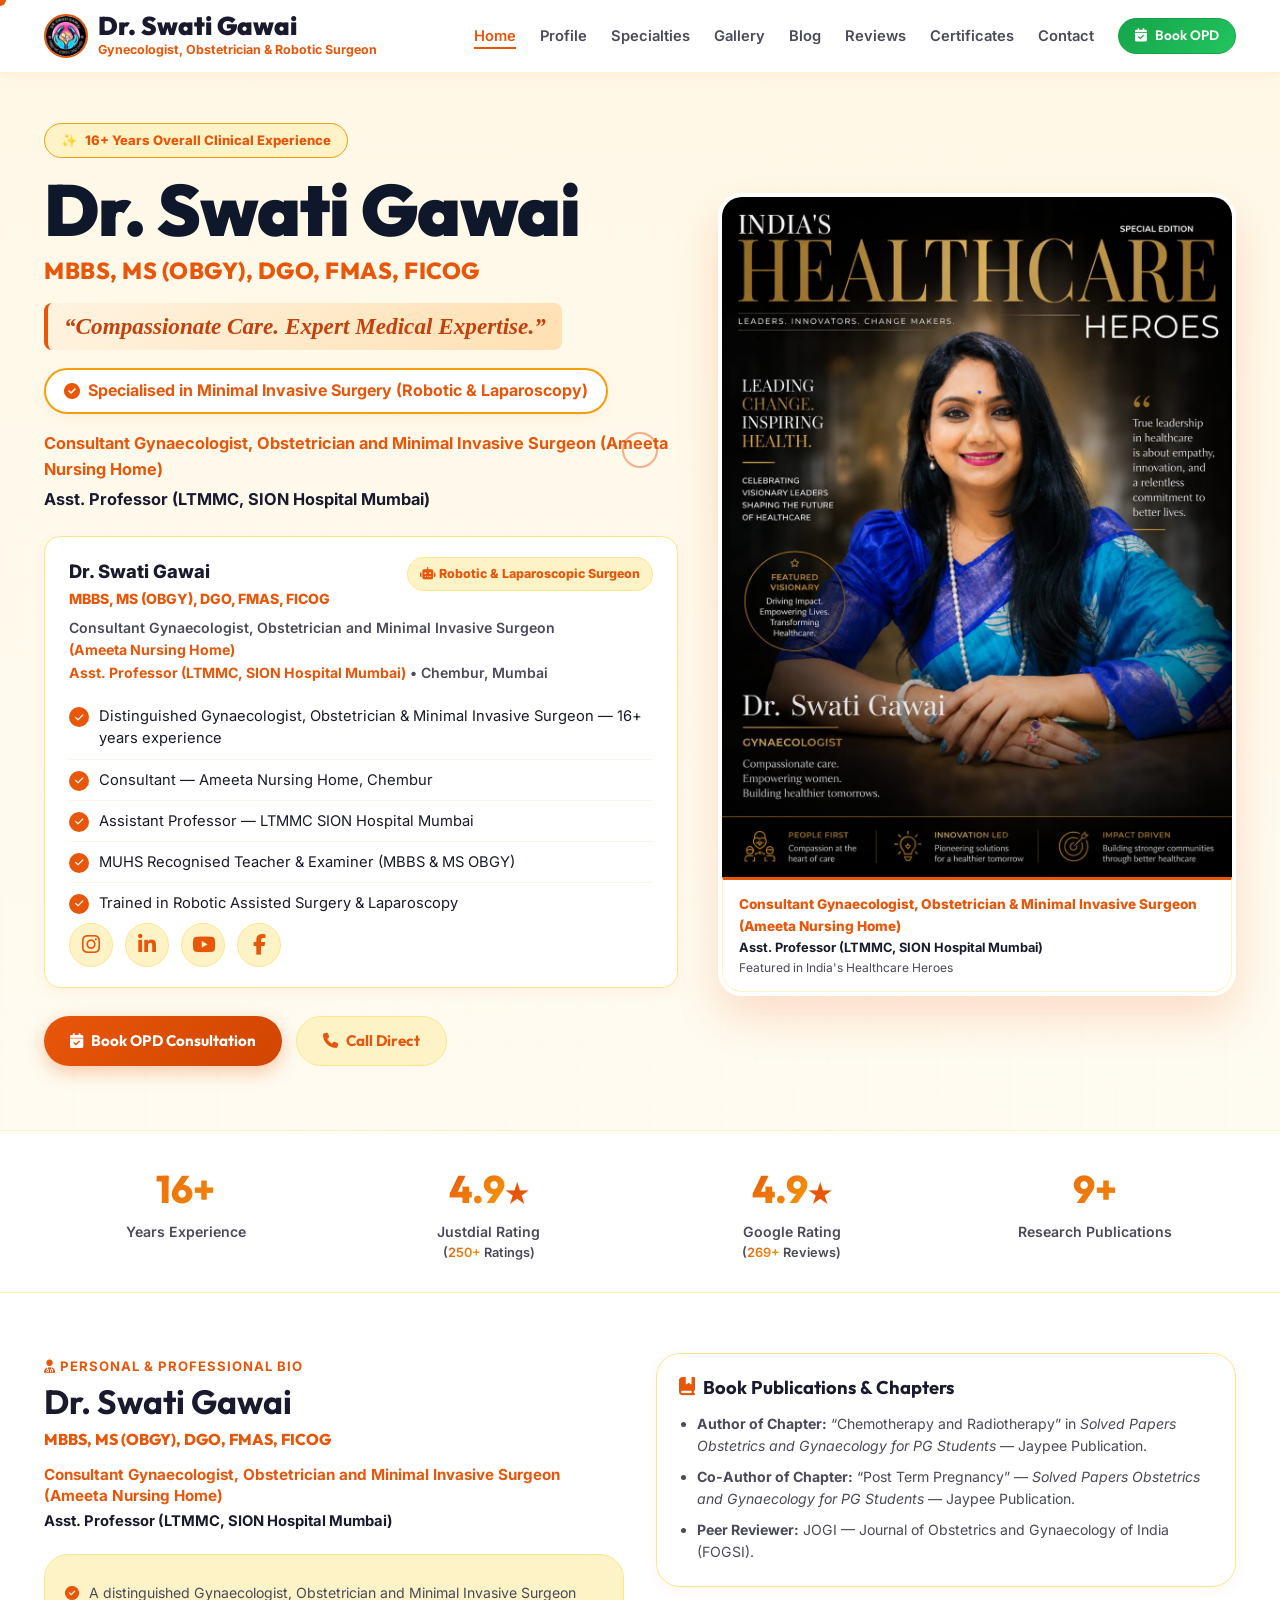
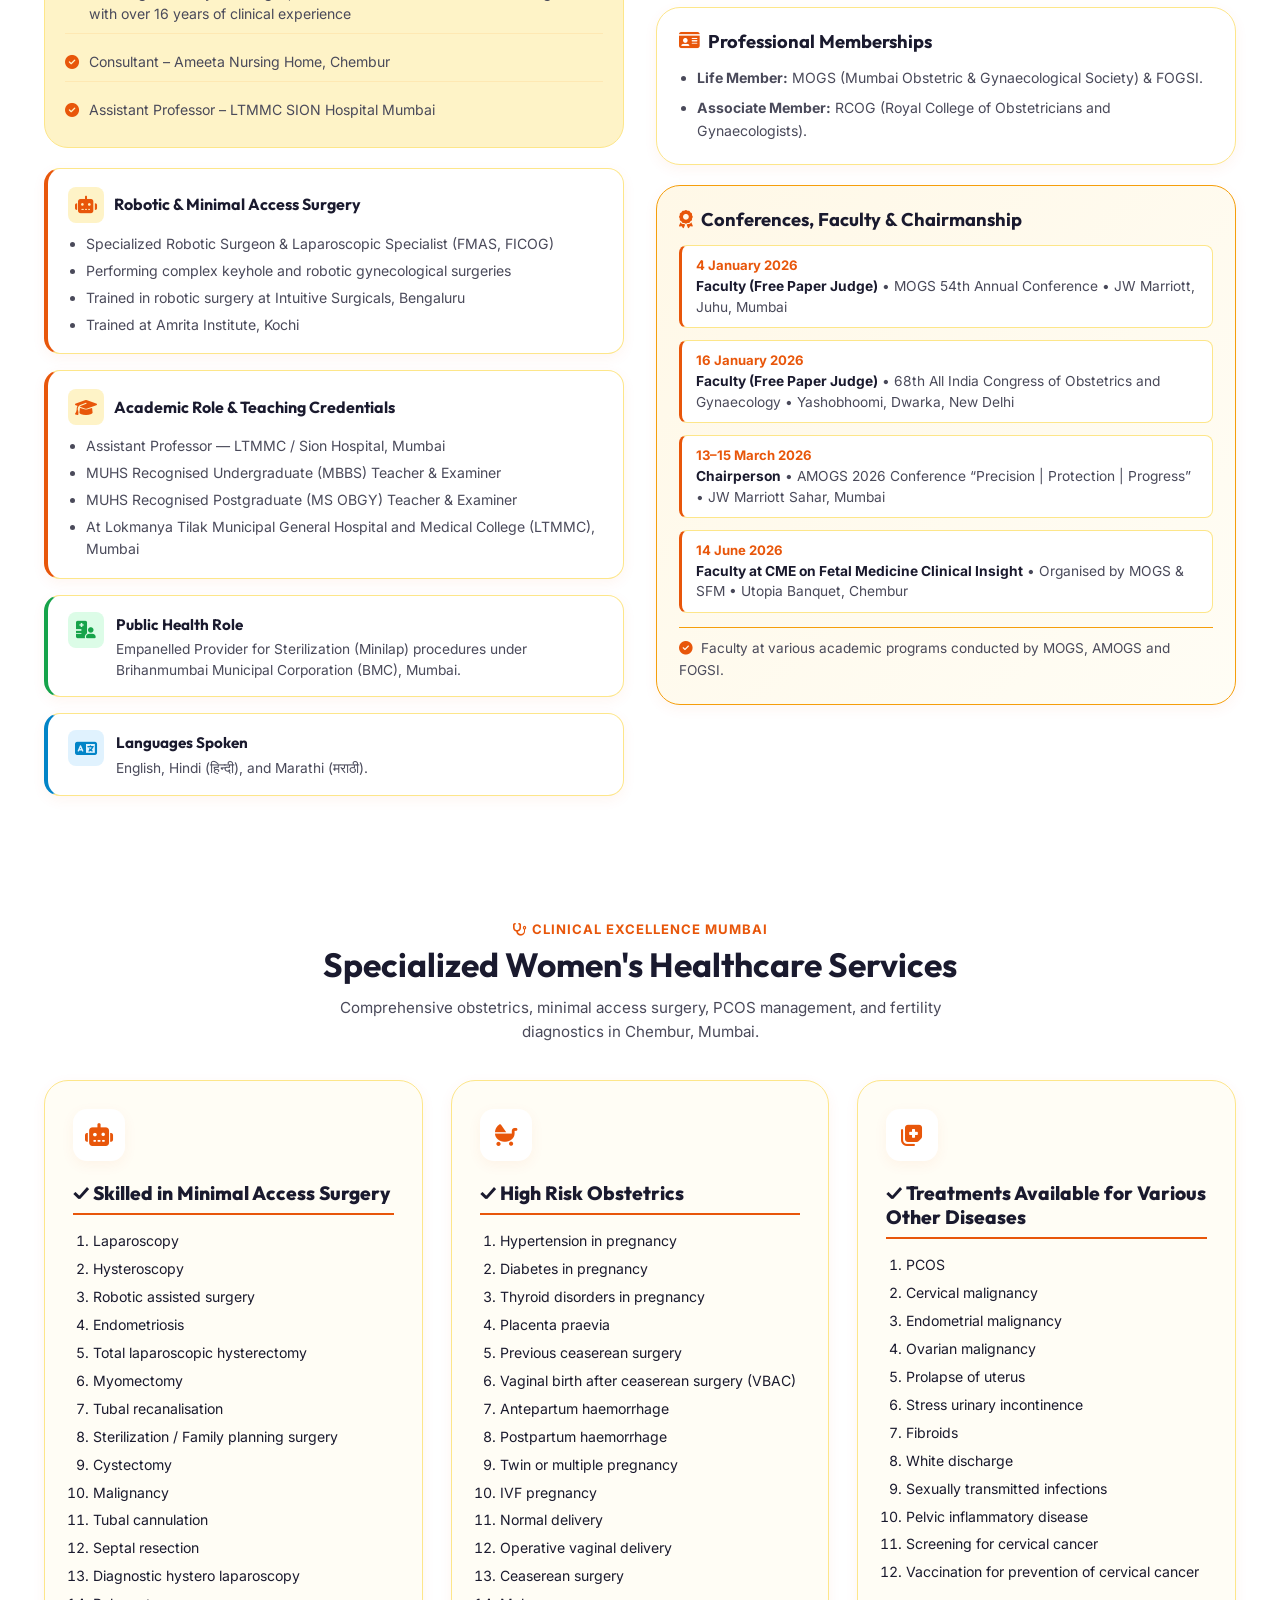
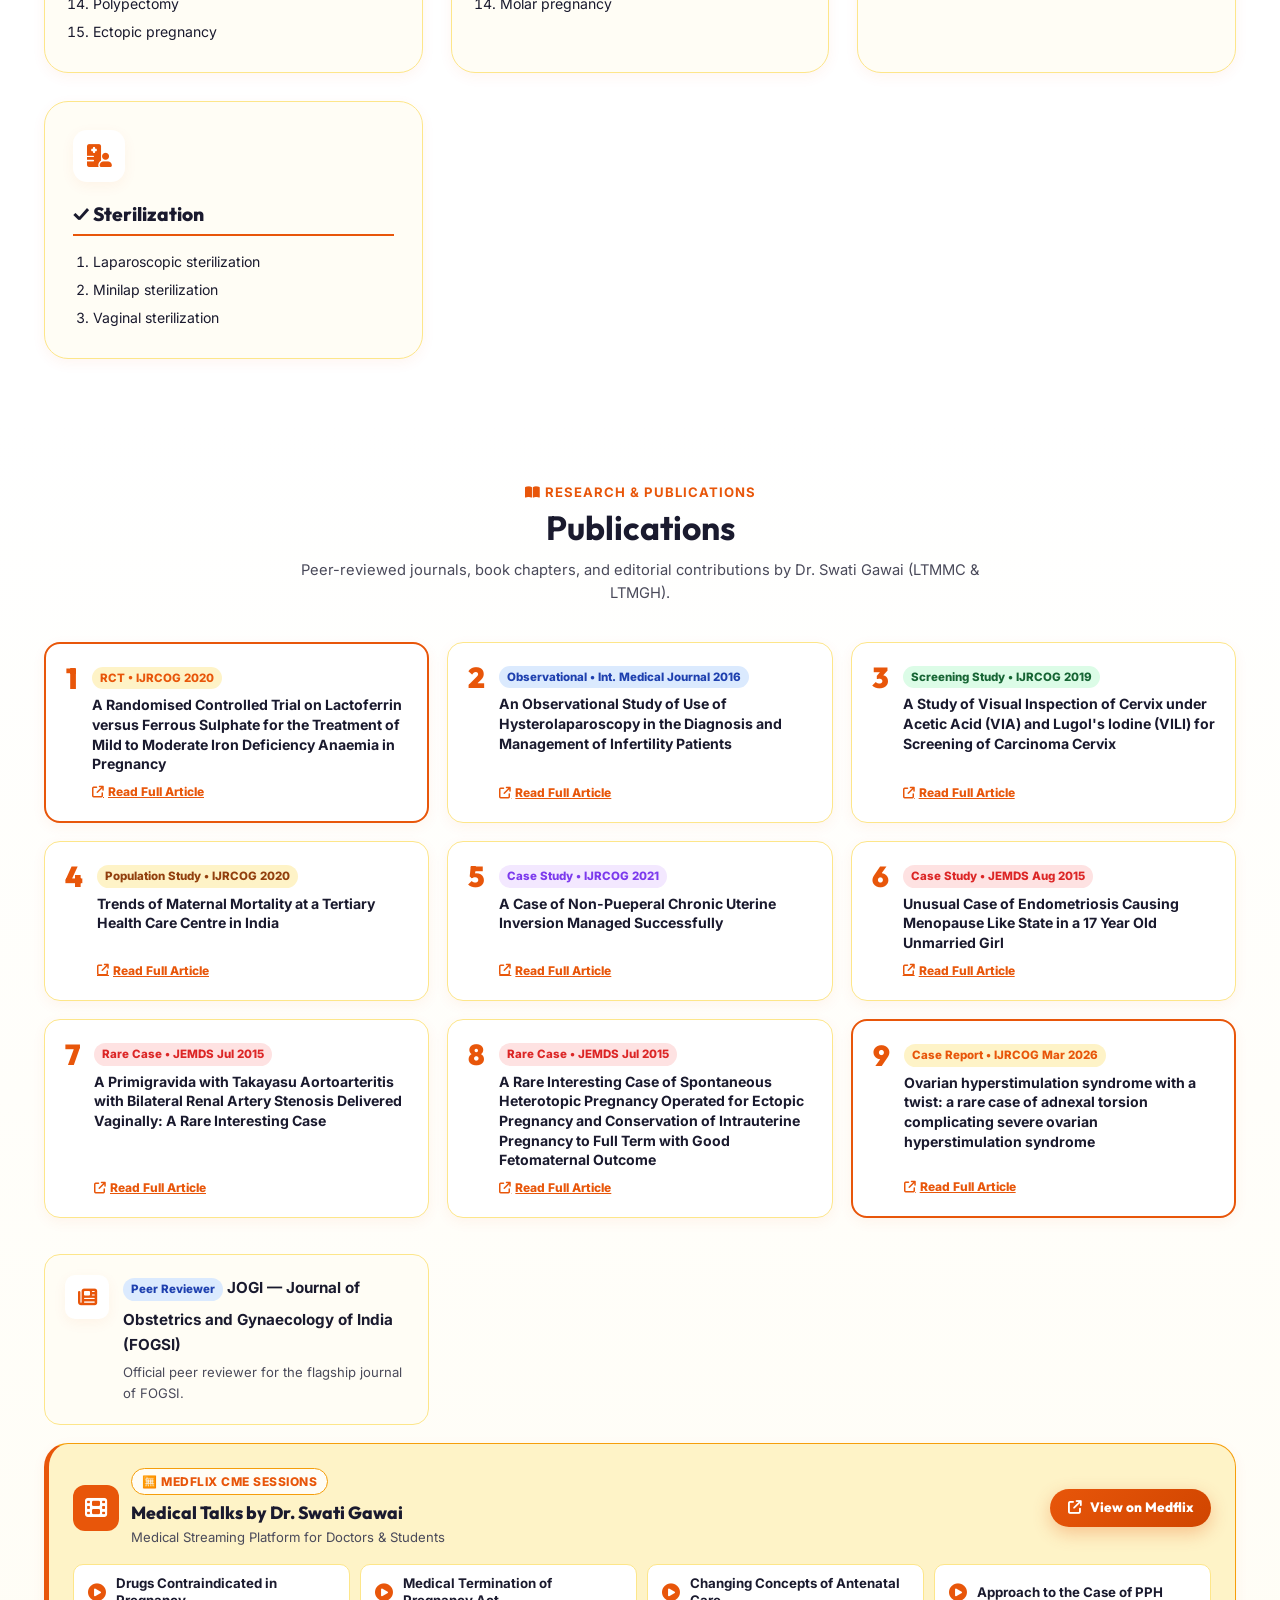
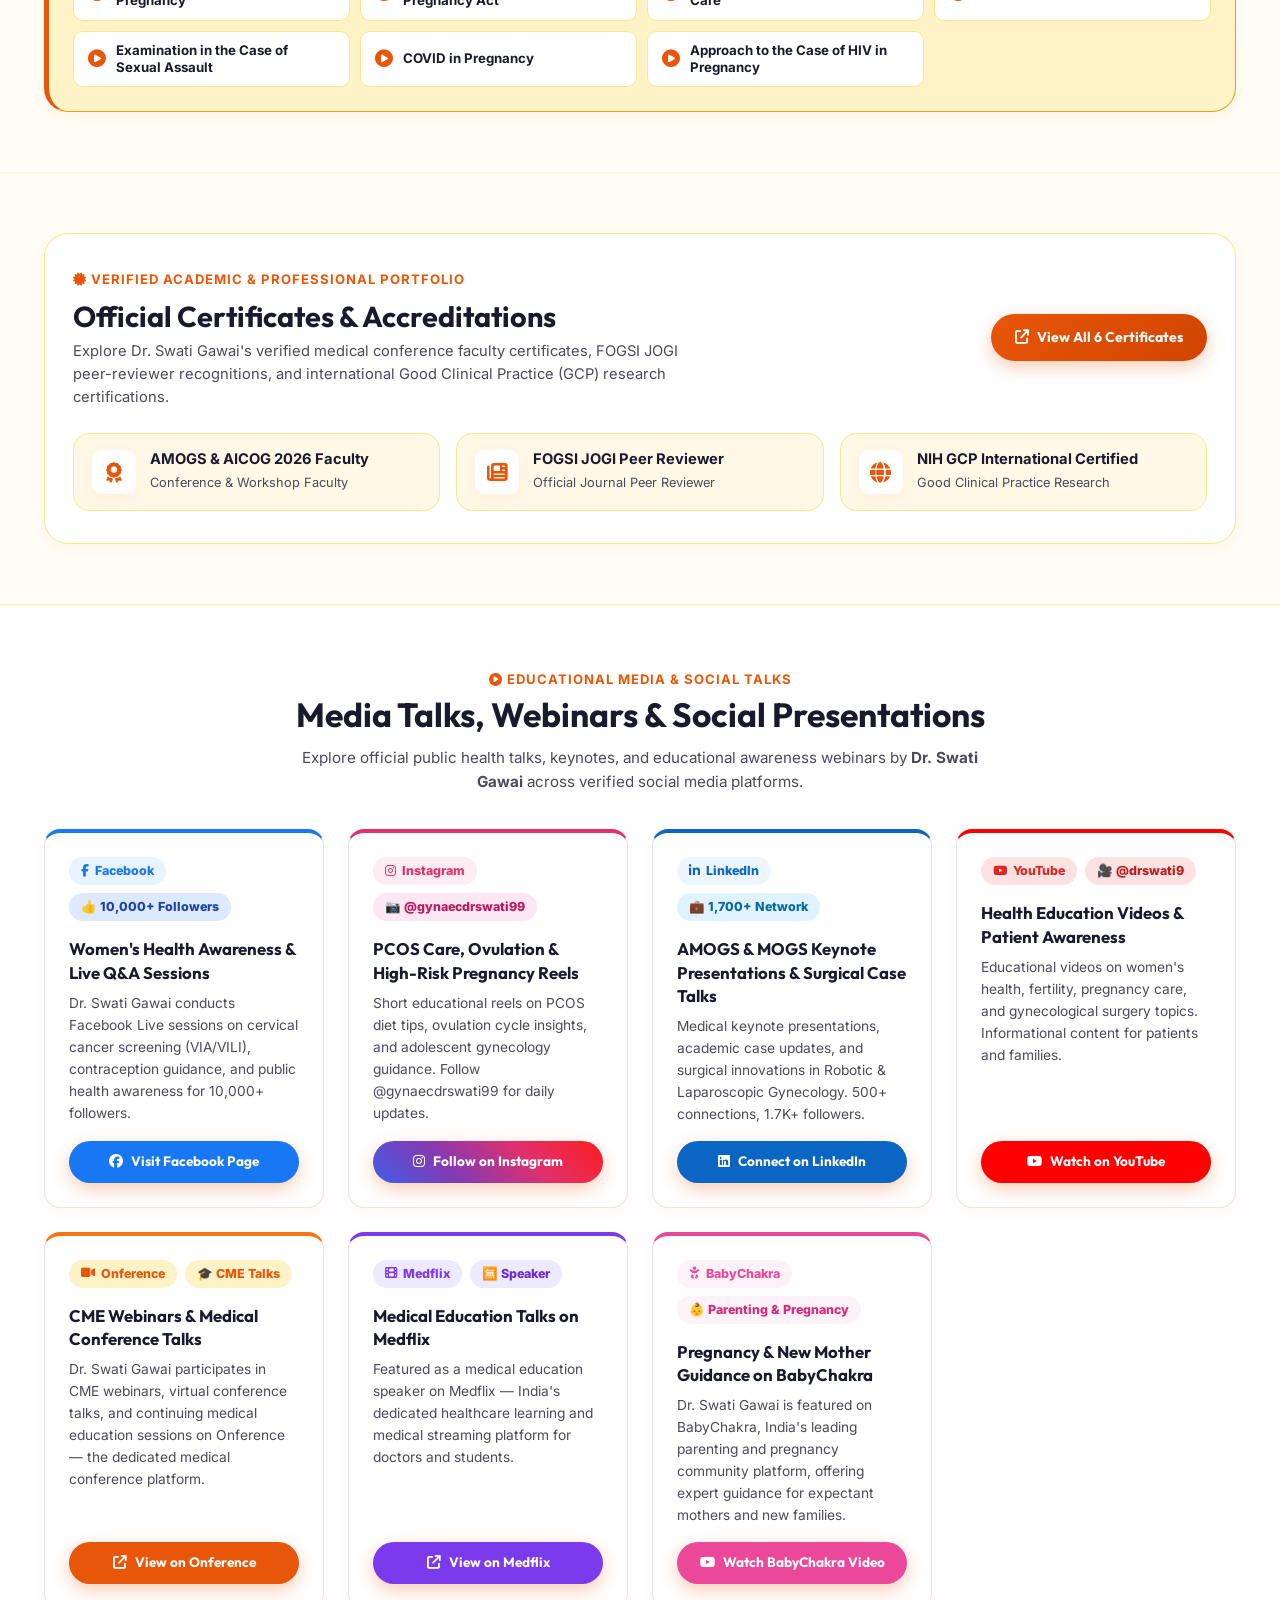
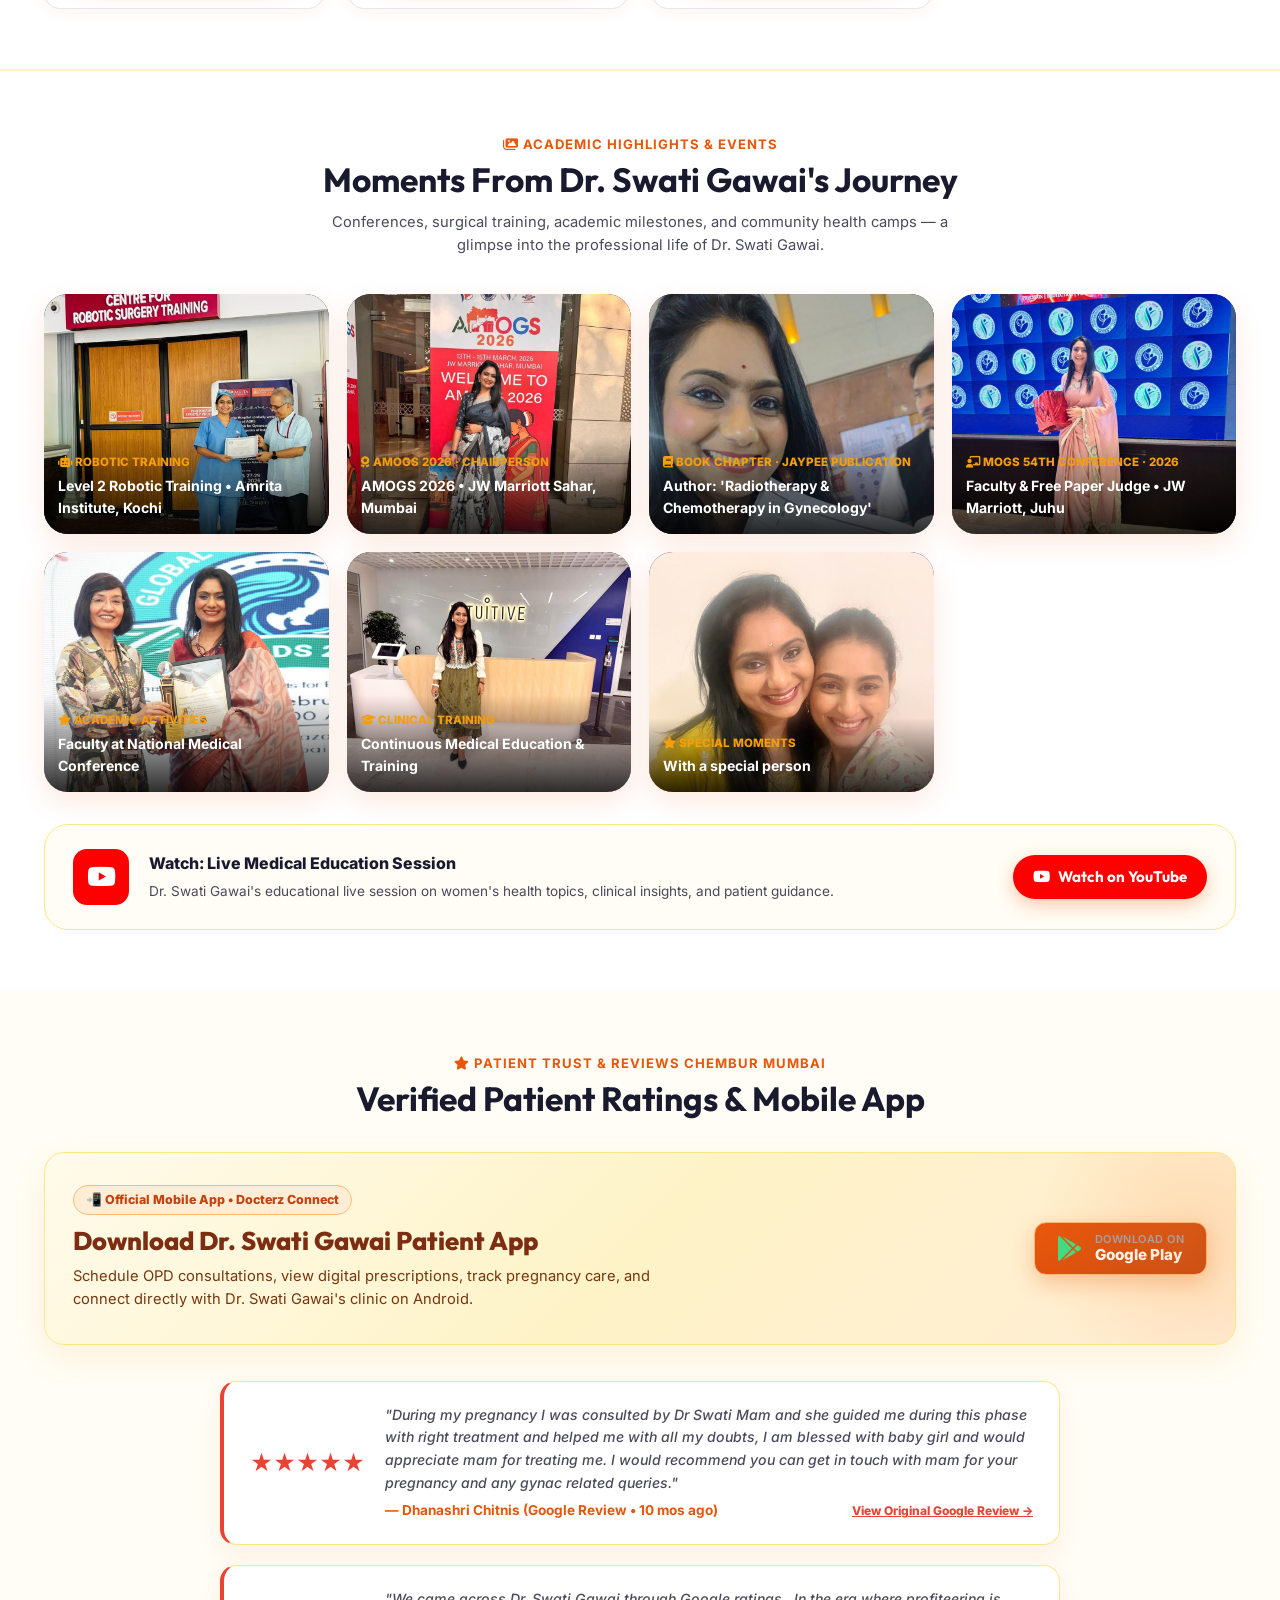
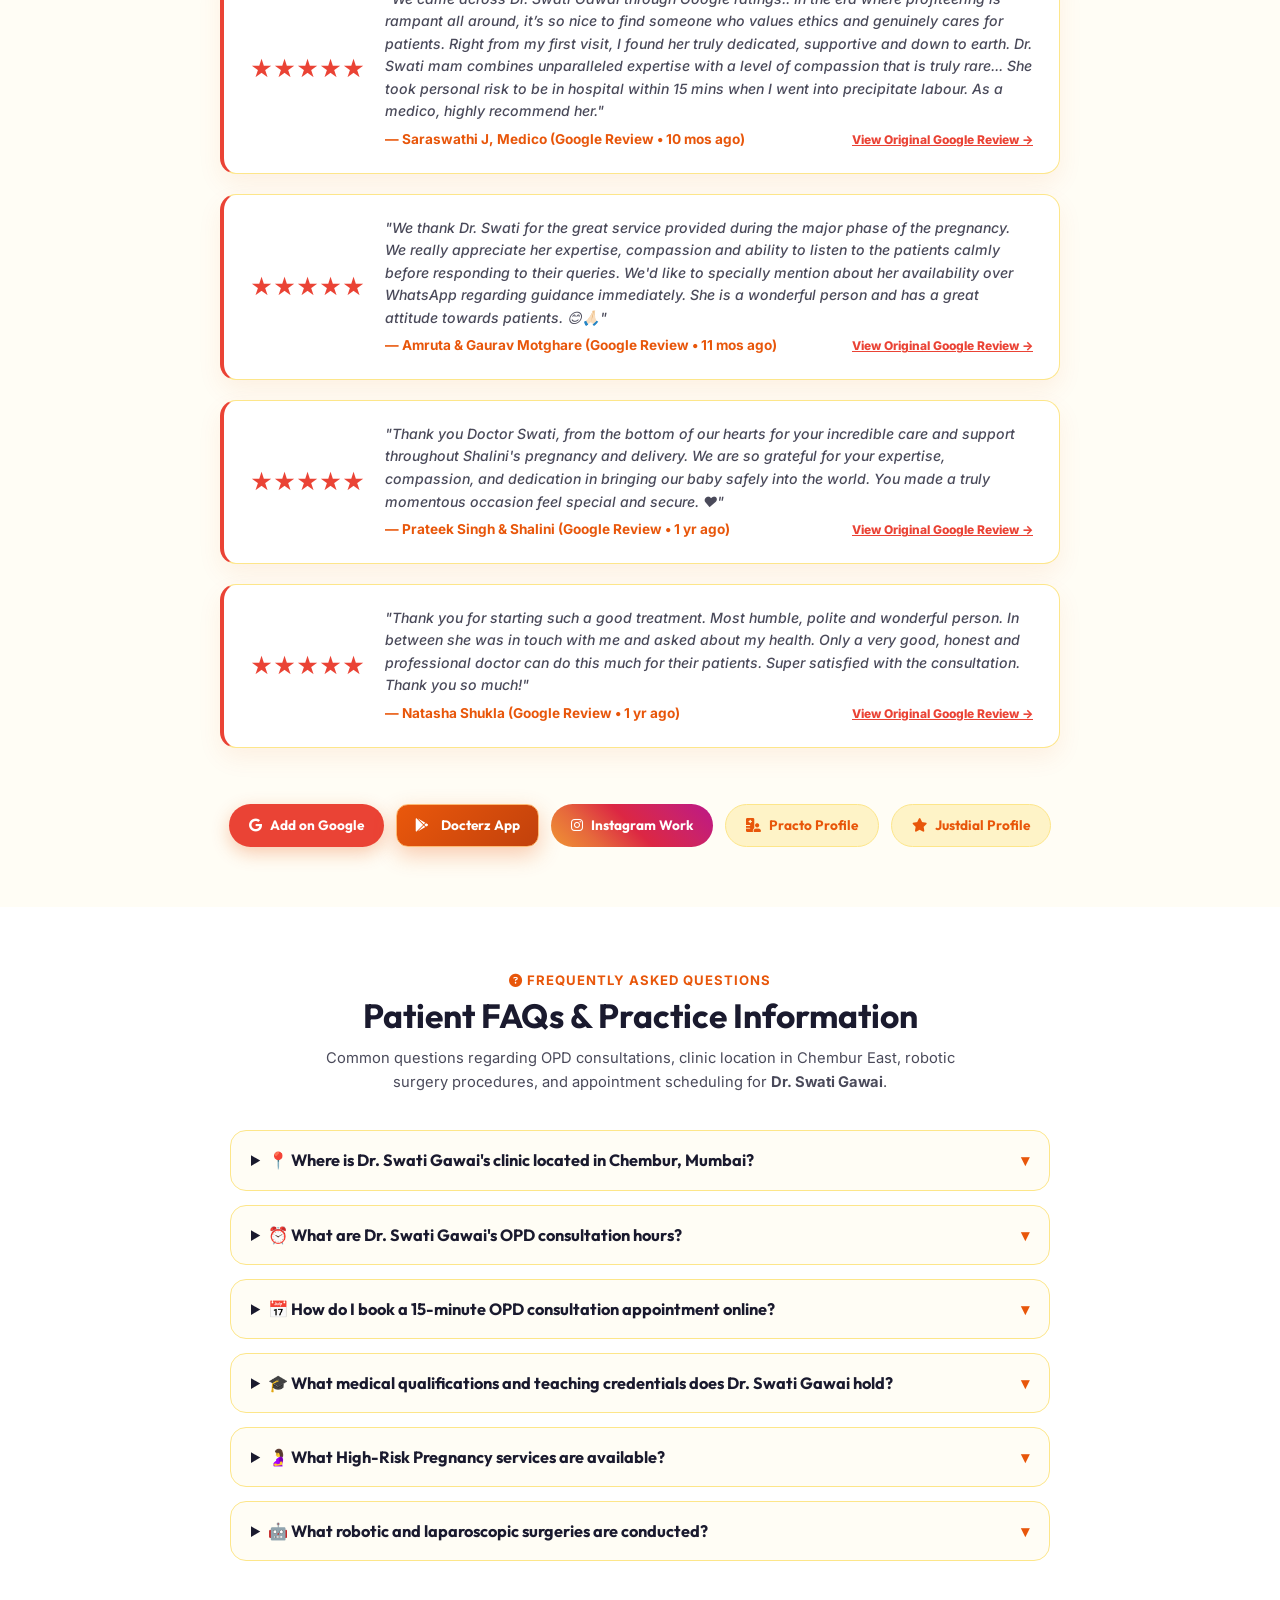
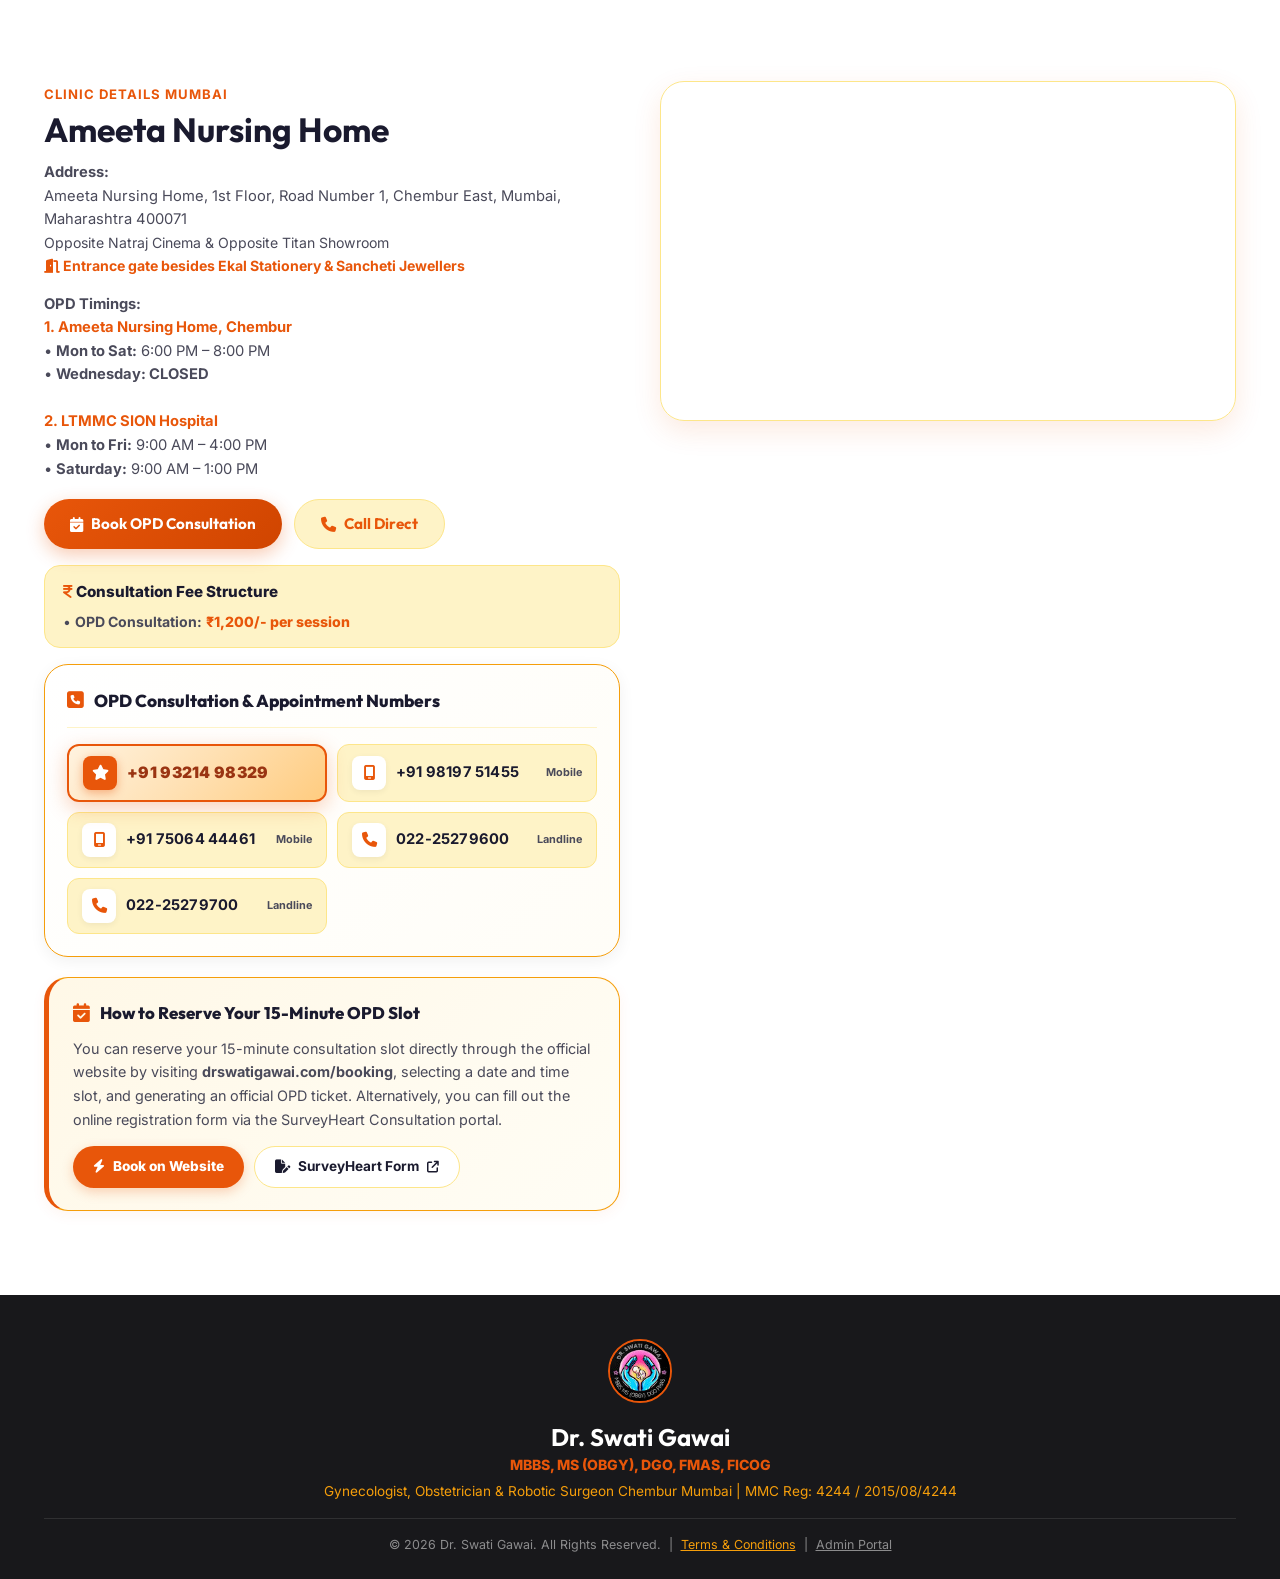
==== index.html @ 21a73faf "Add files via upload" ====
<!DOCTYPE html>
<html lang="en">
<head>
    <meta charset="UTF-8">
    <meta name="viewport" content="width=device-width, initial-scale=1.0">
    
    <!-- Primary SEO Meta Tags for drswatigawai.com ($1000 Premium Localized SEO) -->
    <title>Dr. Swati Gawai | Best Gynecologist, Obstetrician & Robotic Surgeon Chembur Mumbai</title>
    <meta name="description" content="Dr. Swati Gawai - Senior Consultant Gynecologist, Obstetrician, Laparoscopic & Robotic Surgeon at Ameeta Nursing Home, Chembur, Mumbai. MBBS, MS OBGY, DGO, FMAS, FICOG. Assistant Professor (LTMMC Sion Hospital). High-Risk Pregnancy & PCOS Specialist in Chembur, Ghatkopar, Tilak Nagar, Kurla & Sion.">
    <meta name="keywords" content="Dr Swati Gawai Chembur Mumbai, Best Gynecologist Chembur East, Gynecologist Near Me Chembur, Obstetrician Chembur Mumbai, Robotic Gynecological Surgeon Chembur Mumbai, High Risk Pregnancy Specialist Chembur, PCOS Treatment Chembur East, Laparoscopic Hysterectomy Chembur, Ameeta Nursing Home Chembur, Gynecologist Ghatkopar, Gynecologist Tilak Nagar, Gynecologist Kurla, Gynecologist Sion Wadala, Minilap Sterilization Provider BMC Mumbai">
    <meta name="author" content="Dr. Swati Gawai">
    <meta name="robots" content="index, follow, max-snippet:-1, max-image-preview:large, max-video-preview:-1">
    <link rel="canonical" href="https://drswatigawai.com/">

    <!-- Open Graph / Facebook Meta Tags for drswatigawai.com -->
    <meta property="og:type" content="website">
    <meta property="og:url" content="https://drswatigawai.com/">
    <meta property="og:title" content="Dr. Swati Gawai | Best Gynecologist, Obstetrician & Robotic Surgeon Chembur Mumbai">
    <meta property="og:description" content="Senior Consultant Gynecologist, Obstetrician & Robotic Surgeon | MBBS, MS OBGY, DGO, FMAS, FICOG. Assistant Professor (Sion Hospital) offering high-risk pregnancy care, laparoscopic & robotic surgery at Ameeta Nursing Home, Chembur, Mumbai.">
    <meta property="og:image" content="https://drswatigawai.com/images/profie%201.jpg">
    <meta property="og:image:secure_url" content="https://drswatigawai.com/images/profie%201.jpg">
    <meta property="og:image:type" content="image/jpeg">
    <meta property="og:image:width" content="1200">
    <meta property="og:image:height" content="630">
    <meta property="og:site_name" content="Dr. Swati Gawai Healthcare">
    <meta property="og:locale" content="en_IN">

    <!-- Enhanced Twitter (X) Card Meta Tags for drswatigawai.com -->
    <meta name="twitter:card" content="summary_large_image">
    <meta name="twitter:site" content="@gynaecdrswati99">
    <meta name="twitter:creator" content="@gynaecdrswati99">
    <meta name="twitter:domain" content="drswatigawai.com">
    <meta name="twitter:title" content="Dr. Swati Gawai | Gynecologist, Obstetrician & Robotic Surgeon Chembur Mumbai">
    <meta name="twitter:description" content="MBBS, MS OBGY, DGO, FMAS, FICOG • Senior Consultant Gynecologist, Obstetrician & Robotic Surgeon. Assistant Professor (Sion Hospital). OPD consultations at Ameeta Nursing Home, Chembur, Mumbai.">
    <meta name="twitter:image" content="https://drswatigawai.com/images/profie%201.jpg">
    <meta name="twitter:image:src" content="https://drswatigawai.com/images/profie%201.jpg">
    <meta name="twitter:image:alt" content="Dr. Swati Gawai - Gynecologist, Obstetrician & Robotic Surgeon Mumbai">

    <!-- JSON-LD Multi-Schema Structured Data (Physician, LocalBusiness, FAQPage, BreadcrumbList) -->
    <script type="application/ld+json">
    {
      "@context": "https://schema.org",
      "@graph": [
        {
          "@type": ["Physician", "MedicalClinic", "LocalBusiness"],
          "@id": "https://drswatigawai.com/#clinic",
          "name": "Dr. Swati Gawai - Gynecologist, Obstetrician & Robotic Surgeon Chembur Mumbai",
          "description": "MBBS, MS OBGY, DGO, FMAS, FICOG - Consultant Gynecologist, Obstetrician, Laparoscopic & Robotic Surgeon at Ameeta Nursing Home, Chembur, Mumbai.",
          "image": "https://drswatigawai.com/images/profie%201.jpg",
          "logo": "https://drswatigawai.com/images/logo.jpg",
          "url": "https://drswatigawai.com/",
          "telephone": "+919321498329",
          "priceRange": "₹₹",
          "medicalSpecialty": [
            "Obstetrics",
            "Gynecology",
            "Laparoscopic Surgery",
            "Robotic Surgery",
            "High Risk Pregnancy",
            "PCOS Treatment",
            "Infertility Evaluation"
          ],
          "address": {
            "@type": "PostalAddress",
            "streetAddress": "Ramgiri 1st Floor, Road No 1, Sindhi Society, Chembur East",
            "addressLocality": "Chembur, Mumbai",
            "addressRegion": "Maharashtra",
            "postalCode": "400071",
            "addressCountry": "IN"
          },
          "geo": {
            "@type": "GeoCoordinates",
            "latitude": 19.06383,
            "longitude": 72.89884
          },
          "areaServed": [
            "Chembur", "Ghatkopar", "Tilak Nagar", "Kurla", "Sion", "Wadala", "Deonar", "Trombay", "Govandi", "Mumbai East"
          ],
          "sameAs": [
            "https://www.facebook.com/swatisaraswati99/",
            "https://www.linkedin.com/in/dr-swati-gawai-415b9478/",
            "https://www.instagram.com/gynaecdrswati99/"
          ],
          "openingHoursSpecification": [
            {
              "@type": "OpeningHoursSpecification",
              "dayOfWeek": ["Monday", "Tuesday", "Thursday", "Friday"],
              "opens": "18:00",
              "closes": "22:00"
            },
            {
              "@type": "OpeningHoursSpecification",
              "dayOfWeek": "Saturday",
              "opens": "11:15",
              "closes": "20:00"
            }
          ]
        },
        {
          "@type": "BreadcrumbList",
          "@id": "https://drswatigawai.com/#breadcrumb",
          "itemListElement": [
            {
              "@type": "ListItem",
              "position": 1,
              "name": "Home",
              "item": "https://drswatigawai.com/"
            },
            {
              "@type": "ListItem",
              "position": 2,
              "name": "Book OPD",
              "item": "https://drswatigawai.com/booking"
            },
            {
              "@type": "ListItem",
              "position": 3,
              "name": "Certificates",
              "item": "https://drswatigawai.com/certificates"
            },
            {
              "@type": "ListItem",
              "position": 4,
              "name": "Health Blog",
              "item": "https://drswatigawai.com/blog"
            }
          ]
        },
        {
          "@type": "FAQPage",
          "@id": "https://drswatigawai.com/#faq",
          "mainEntity": [
            {
              "@type": "Question",
              "name": "Where is Dr. Swati Gawai's clinic located in Chembur, Mumbai?",
              "acceptedAnswer": {
                "@type": "Answer",
                "text": "Dr. Swati Gawai practices as Senior Consultant at Ameeta Nursing Home, located at Ramgiri 1st Floor, Road No 1, Sindhi Society, Chembur East, Mumbai, Maharashtra 400071."
              }
            },
            {
              "@type": "Question",
              "name": "What are Dr. Swati Gawai's OPD consultation timings?",
              "acceptedAnswer": {
                "@type": "Answer",
                "text": "OPD Consultation Hours are Monday, Tuesday, Thursday, and Friday from 06:00 PM to 10:00 PM, and Saturday from 11:15 AM to 08:00 PM. OPD remains closed on Wednesdays and Sundays."
              }
            },
            {
              "@type": "Question",
              "name": "How do I book a 15-minute OPD appointment online?",
              "acceptedAnswer": {
                "@type": "Answer",
                "text": "You can book your 15-minute OPD slot directly through the official website by visiting drswatigawai.com/booking, selecting your preferred date and time, and instantly generating an official OPD ticket."
              }
            },
            {
              "@type": "Question",
              "name": "What qualifications does Dr. Swati Gawai hold?",
              "acceptedAnswer": {
                "@type": "Answer",
                "text": "Dr. Swati Gawai holds MBBS, MS (OBGY), DGO, FMAS (Fellowship in Minimal Access Surgery), and FICOG (Indian College of Obstetricians and Gynaecologists). She is an Assistant Professor, Undergraduate (MBBS) & Postgraduate (MS OBGY) Teacher and Examiner at Sion Hospital (LTMMC), Mumbai."
              }
            },
            {
              "@type": "Question",
              "name": "Does Dr. Swati Gawai specialize in High-Risk Pregnancy management?",
              "acceptedAnswer": {
                "@type": "Answer",
                "text": "Yes, Dr. Swati Gawai specializes in High-Risk Pregnancy management, including pre-eclampsia monitoring, gestational diabetes care, intrauterine growth restriction (IUGR), recurrent miscarriages, and emergency deliveries."
              }
            },
            {
              "@type": "Question",
              "name": "What robotic and laparoscopic surgical procedures are performed?",
              "acceptedAnswer": {
                "@type": "Answer",
                "text": "Dr. Swati Gawai performs minimally invasive keyhole laparoscopic and robotic uterine fibroid excision (myomectomy), total laparoscopic hysterectomy (TLH), ovarian cystectomy, endometriosis ablation, and diagnostic hystero-laparoscopy for infertility."
              }
            },
            {
              "@type": "Question",
              "name": "How is PCOS / PCOD treated at the clinic?",
              "acceptedAnswer": {
                "@type": "Answer",
                "text": "Dr. Swati Gawai provides customized, evidence-based PCOS/PCOD protocols combining lifestyle modification, hormonal balance regulation, ovulation tracking, and fertility management."
              }
            },
            {
              "@type": "Question",
              "name": "Is Cervical Cancer Screening (VIA/VILI) available?",
              "acceptedAnswer": {
                "@type": "Answer",
                "text": "Yes, point-of-care Cervical Cancer Screening utilizing Visual Inspection under Acetic Acid (VIA) and Visual Inspection under Lugol's Iodine (VILI) is conducted for early preventive screening."
              }
            }
          ]
        }
      ]
    }
    </script>
    <!-- Favicon & Touch Icons -->
    <link rel="icon" type="image/png" href="favicon/favicon-96x96.png" sizes="96x96">
    <link rel="icon" type="image/svg+xml" href="favicon/favicon.svg">
    <link rel="shortcut icon" href="favicon/favicon.ico">
    <link rel="apple-touch-icon" sizes="180x180" href="favicon/apple-touch-icon.png">

    <link rel="preconnect" href="https://fonts.googleapis.com">
    <link rel="preconnect" href="https://fonts.gstatic.com" crossorigin>
    <link href="https://fonts.googleapis.com/css2?family=Inter:wght@400;500;600;700&family=Outfit:wght@400;500;600;700;800&display=swap" rel="stylesheet">
    
    <link rel="stylesheet" href="https://cdnjs.cloudflare.com/ajax/libs/font-awesome/6.4.0/css/all.min.css">
    
    <!-- Supabase JS Client -->
    <script src="https://cdn.jsdelivr.net/npm/@supabase/supabase-js@2/dist/umd/supabase.min.js"></script>
    
    <link rel="stylesheet" href="style.css">
</head>
<body>

    <!-- 1. Full Page Digital Splash Loader -->
    <div id="site-loader">
        <img src="images/logo.jpg" alt="Dr. Swati Gawai Logo" class="loader-logo" onerror="this.src='https://via.placeholder.com/80';">
        <div class="loader-title">Dr. Swati Gawai</div>
        <div class="loader-subtitle">Gynecologist, Obstetrician & Robotic Surgeon</div>
        <div class="loader-progress-track">
            <div class="loader-progress-bar" id="loaderProgressBar"></div>
        </div>
    </div>

    <!-- 2. Custom Cursor (Desktop Only) -->
    <div class="custom-cursor"></div>
    <div class="custom-cursor-follower"></div>

    <!-- 3. Navigation Bar -->
    <header class="site-header" id="siteHeader">
        <div class="container header-container">
            <a href="#home" class="brand-wrapper">
                <img src="images/logo.jpg" alt="Dr. Swati Gawai Logo" class="brand-logo-img" onerror="this.src='https://via.placeholder.com/46';">
                <div>
                    <div class="brand-name">Dr. Swati Gawai</div>
                    <div class="brand-tag">Gynecologist, Obstetrician & Robotic Surgeon</div>
                </div>
            </a>
            
            <ul class="nav-links-desktop">
                <li><a href="index.html#home" class="active">Home</a></li>
                <li><a href="index.html#about">Profile</a></li>
                <li><a href="specialties.html">Specialties</a></li>
                <li><a href="gallery.html">Gallery</a></li>
                <li><a href="blog.html">Blog</a></li>
                <li><a href="reviews.html">Reviews</a></li>
                <li><a href="certificates.html">Certificates</a></li>
                <li><a href="contact.html">Contact</a></li>
                <li><a href="booking.html" class="btn btn-secondary btn-book-opd-flash" style="padding:6px 16px; font-size:0.85rem;"><i class="fa-solid fa-calendar-check"></i> Book OPD</a></li>
            </ul>

            <button class="mobile-burger-btn" id="mobileBurgerBtn" aria-label="Toggle menu">
                <i class="fa-solid fa-bars-staggered"></i>
            </button>
        </div>
    </header>

    <!-- Mobile Offcanvas Drawer -->
    <div class="drawer-overlay" id="drawerOverlay"></div>
    <aside class="mobile-drawer" id="mobileDrawer">
        <div>
            <div class="brand-wrapper" style="margin-bottom:24px;">
                <img src="images/logo.jpg" alt="Logo" class="brand-logo-img">
                <div>
                    <div class="brand-name">Dr. Swati Gawai</div>
                    <div class="brand-tag">Gynecologist, Obstetrician & Robotic Surgeon</div>
                </div>
            </div>
            <ul class="drawer-nav-list">
                <li><a href="index.html#home"><i class="fa-solid fa-house"></i> Home</a></li>
                <li><a href="index.html#about"><i class="fa-solid fa-user-doctor"></i> About Dr. Gawai</a></li>
                <li><a href="specialties.html"><i class="fa-solid fa-stethoscope"></i> Specialties</a></li>
                <li><a href="gallery.html"><i class="fa-solid fa-images"></i> Photo Gallery</a></li>
                <li><a href="certificates.html"><i class="fa-solid fa-certificate"></i> Certificates</a></li>
                <li><a href="blog.html"><i class="fa-solid fa-newspaper"></i> Health Blog</a></li>
                <li><a href="reviews.html"><i class="fa-solid fa-star"></i> Patient Reviews</a></li>
                <li><a href="contact.html"><i class="fa-solid fa-location-dot"></i> Contact & Map</a></li>
                <li><a href="booking.html"><i class="fa-solid fa-calendar-check"></i> Book OPD</a></li>
            </ul>
        </div>
        <div>
            <a href="tel:+919321498329" class="btn btn-primary" style="width:100%;"><i class="fa-solid fa-phone"></i> Call +91 93214 98329</a>
        </div>
    </aside>

    <!-- 4. Hero Section -->
    <section class="hero-section" id="home">
        <div class="container">
            <div class="hero-grid">
                <div>
                    <div style="display:flex; flex-wrap:wrap; gap:8px; margin-bottom:12px;">
                        <div class="badge-chip" style="font-size:0.82rem; font-weight:800; background:var(--yellow-soft); border-color:var(--amber-gold);">
                            <span>✨</span> 16+ Years Overall Clinical Experience
                        </div>
                    </div>
                    
                    <!-- Doctor's Name: Extra Large, Ultra-Bold, Unmissable Headline -->
                    <h1 class="hero-title" style="font-family:'Outfit', 'Inter', sans-serif; font-size: clamp(2.8rem, 6vw, 4.5rem); font-weight: 900; color: #0F172A; margin-bottom: 4px; line-height: 1.05; letter-spacing: -1px;">
                        Dr. Swati Gawai
                    </h1>

                    <!-- Qualifications Subtitle -->
                    <div style="font-family:'Outfit', 'Inter', sans-serif; font-size: clamp(1.1rem, 2.2vw, 1.45rem); font-weight: 800; color: var(--orange-primary); margin-bottom: 14px; letter-spacing: 0.5px;">
                        MBBS, MS (OBGY), DGO, FMAS, FICOG
                    </div>

                    <!-- Refined Tagline in Elegant Styled Font -->
                    <div style="font-family:'Playfair Display', Georgia, serif; font-size: clamp(1.15rem, 2.2vw, 1.45rem); font-style: italic; font-weight: 700; color: #C2410C; margin-bottom: 18px; line-height: 1.35; background: linear-gradient(135deg, #FFF3E0 0%, #FFE0B2 100%); padding: 8px 16px; border-radius: 8px; border-left: 4px solid var(--orange-primary); display: inline-block;">
                        &ldquo;Compassionate Care. Expert Medical Expertise.&rdquo;
                    </div>

                    <!-- Surgery Specialization Pill -->
                    <div class="hero-rotating-pill" style="margin-bottom:16px;">
                        <i class="fa-solid fa-circle-check"></i>
                        <span>Specialised in Minimal Invasive Surgery (Robotic &amp; Laparoscopy)</span>
                    </div>

                    <p style="font-size:1.02rem; font-weight:700; margin-bottom:24px; max-width:720px; line-height:1.6;">
                        <span style="color:var(--orange-primary); display:block; margin-bottom:4px;">Consultant Gynaecologist, Obstetrician and Minimal Invasive Surgeon (Ameeta Nursing Home)</span>
                        <span style="color:var(--ink-dark); display:block;">Asst. Professor (LTMMC, SION Hospital Mumbai)</span>
                    </p>

                    <!-- Official Bio & Social Accounts Strip -->
                    <div style="background:var(--white); padding:20px 24px; border-radius:var(--radius-md); border:1px solid var(--light-border); margin-bottom:28px; box-shadow:var(--shadow-sm);">
                        <div style="display:flex; justify-content:space-between; align-items:flex-start; flex-wrap:wrap; gap:8px;">
                            <div>
                                <div style="font-weight:800; color:var(--ink-dark); font-size:1.15rem; margin-bottom:2px;">
                                    Dr. Swati Gawai
                                </div>
                                <div style="font-size:0.88rem; color:var(--orange-primary); font-weight:800; margin-bottom:6px;">
                                    MBBS, MS (OBGY), DGO, FMAS, FICOG
                                </div>
                            </div>
                            <span style="background:var(--yellow-soft); color:var(--orange-primary); font-size:0.78rem; font-weight:800; padding:6px 12px; border-radius:99px; border:1px solid var(--light-border);">
                                <i class="fa-solid fa-robot"></i> Robotic & Laparoscopic Surgeon
                            </span>
                        </div>
                        
                        <div style="font-size:0.88rem; color:var(--ink-soft); font-weight:600; margin-bottom:12px; line-height:1.6;">
                            Consultant Gynaecologist, Obstetrician and Minimal Invasive Surgeon<br>
                            <span style="color:var(--orange-primary); font-weight:700;">(Ameeta Nursing Home)</span><br>
                            <span style="color:var(--orange-primary); font-weight:700;">Asst. Professor (LTMMC, SION Hospital Mumbai)</span> &bull; Chembur, Mumbai
                        </div>

                        <!-- Bullet Points Requested by Dr. Swati Gawai -->
                        <ul class="bio-bullet-list" style="font-size:0.85rem;">
                          <li><span class="bullet-icon"><i class="fa-solid fa-check"></i></span><span>Distinguished Gynaecologist, Obstetrician &amp; Minimal Invasive Surgeon — 16+ years experience</span></li>
                          <li><span class="bullet-icon"><i class="fa-solid fa-check"></i></span><span>Consultant — Ameeta Nursing Home, Chembur</span></li>
                          <li><span class="bullet-icon"><i class="fa-solid fa-check"></i></span><span>Assistant Professor — LTMMC SION Hospital Mumbai</span></li>
                          <li><span class="bullet-icon"><i class="fa-solid fa-check"></i></span><span>MUHS Recognised Teacher &amp; Examiner (MBBS &amp; MS OBGY)</span></li>
                          <li><span class="bullet-icon"><i class="fa-solid fa-check"></i></span><span>Trained in Robotic Assisted Surgery &amp; Laparoscopy</span></li>
                        </ul>

                        <!-- Social Media Icon Buttons -->
                        <div class="social-links-grid">
                            <a href="https://www.instagram.com/gynaecdrswati99/" target="_blank" class="social-icon-btn" title="Instagram (@gynaecdrswati99)"><i class="fa-brands fa-instagram"></i></a>
                            <a href="https://www.linkedin.com/in/dr-swati-gawai-415b9478/" target="_blank" class="social-icon-btn" title="LinkedIn"><i class="fa-brands fa-linkedin-in"></i></a>
                            <a href="https://www.youtube.com/user/drswati9" target="_blank" class="social-icon-btn" title="YouTube Talks (@drswati9)"><i class="fa-brands fa-youtube"></i></a>
                            <a href="https://www.facebook.com/swatisaraswati99/" target="_blank" class="social-icon-btn" title="Facebook"><i class="fa-brands fa-facebook-f"></i></a>
                        </div>
                    </div>

                    <div style="display:flex; flex-wrap:wrap; gap:14px;">
                        <a href="booking.html" class="btn btn-primary"><i class="fa-solid fa-calendar-check"></i> Book OPD Consultation</a>
                        <a href="tel:+919321498329" class="btn btn-secondary"><i class="fa-solid fa-phone"></i> Call Direct</a>
                    </div>
                </div>

                <div>
                    <div class="hero-portrait-frame">
                        <img src="images/doctor image.jpeg" alt="Dr. Swati Gawai Consultant Gynaecologist Obstetrician Robotic Surgeon Chembur Mumbai" onerror="this.onerror=null;this.src='images/profie 1.jpg';">
                        <div class="hero-floating-tag">
                            <div style="font-size:0.85rem; color:var(--orange-primary); font-weight:800;">Consultant Gynaecologist, Obstetrician &amp; Minimal Invasive Surgeon<br>(Ameeta Nursing Home)</div>
                            <div style="font-size:0.8rem; color:var(--ink-dark); font-weight:700;">Asst. Professor (LTMMC, SION Hospital Mumbai)</div>
                            <div style="font-size:0.75rem; color:var(--ink-soft);">Featured in India's Healthcare Heroes</div>
                        </div>
                    </div>
                </div>
            </div>
        </div>
    </section>

    <!-- 5. Animated Scroll Stats Strip -->
    <section style="background:var(--white); padding:28px 0; border-top:1px solid var(--yellow-soft); border-bottom:1px solid var(--yellow-soft);">
        <div class="container">
            <div style="display:grid; grid-template-columns:repeat(auto-fit, minmax(160px, 1fr)); gap:20px; text-align:center;">
                <div>
                    <div class="stat-counter-val" data-target="16" data-suffix="+" style="font-family:var(--font-heading); font-size:2.4rem; font-weight:800; color:var(--orange-primary);">0</div>
                    <div style="font-size:0.88rem; font-weight:600; color:var(--ink-soft);">Years Experience</div>
                </div>
                <div>
                    <div style="font-family:var(--font-heading); font-size:2.4rem; font-weight:800; color:var(--orange-primary);"><span class="stat-counter-val" data-target="4.9">0</span><span style="font-size:1.6rem;">&#9733;</span></div>
                    <div style="font-size:0.88rem; font-weight:600; color:var(--ink-soft);">Justdial Rating</div>
                    <div style="font-size:0.8rem; color:var(--ink-soft); font-weight:600;">(<span class="stat-counter-val" data-target="250" data-suffix="+">0</span> Ratings)</div>
                </div>
                <div>
                    <div style="font-family:var(--font-heading); font-size:2.4rem; font-weight:800; color:var(--orange-primary);"><span class="stat-counter-val" data-target="4.9">0</span><span style="font-size:1.6rem;">&#9733;</span></div>
                    <div style="font-size:0.88rem; font-weight:600; color:var(--ink-soft);">Google Rating</div>
                    <div style="font-size:0.8rem; color:var(--ink-soft); font-weight:600;">(<span class="stat-counter-val" data-target="269" data-suffix="+">0</span> Reviews)</div>
                </div>
                <div>
                    <div class="stat-counter-val" data-target="9" data-suffix="+" style="font-family:var(--font-heading); font-size:2.4rem; font-weight:800; color:var(--orange-primary);">0</div>
                    <div style="font-size:0.88rem; font-weight:600; color:var(--ink-soft);">Research Publications</div>
                </div>
            </div>
        </div>
    </section>

    <!-- 6. About Doctor Section -->
    <!-- 6. Personal & Professional Bio Section -->
    <section class="section-padding" id="about" style="background:var(--white);">
        <div class="container">
            <div style="display:grid; grid-template-columns:repeat(auto-fit, minmax(320px, 1fr)); gap:32px; align-items:flex-start;">
                
                <!-- Left Column: Core Bio & Clinical Specialties -->
                <div>
                    <span class="section-tag"><i class="fa-solid fa-user-doctor"></i> Personal &amp; Professional Bio</span>
                    <h2 class="section-heading" style="margin-bottom:4px;">Dr. Swati Gawai</h2>
                    <div style="font-size:0.98rem; color:var(--orange-primary); font-weight:800; margin-bottom:12px; font-family:var(--font-heading);">
                        MBBS, MS (OBGY), DGO, FMAS, FICOG
                    </div>
                    
                    <p style="font-size:0.95rem; font-weight:700; color:var(--orange-primary); margin-bottom:4px; line-height:1.4;">
                        Consultant Gynaecologist, Obstetrician and Minimal Invasive Surgeon<br>
                        (Ameeta Nursing Home)
                    </p>
                    <p style="font-size:0.92rem; font-weight:700; color:var(--ink-dark); margin-bottom:20px;">
                        Asst. Professor (LTMMC, SION Hospital Mumbai)
                    </p>

                    <!-- Summary Card -->
                    <div style="background:var(--yellow-soft); padding:18px 20px; border-radius:var(--radius-lg); border:1.5px solid var(--light-border); margin-bottom:20px;">
                        <ul class="bio-bullet-list" style="display:flex; flex-direction:column; gap:8px;">
                            <li style="display:flex; gap:10px; align-items:flex-start; font-size:0.88rem; color:var(--ink-soft); line-height:1.5;">
                                <span style="color:var(--orange-primary); font-weight:800;"><i class="fa-solid fa-circle-check"></i></span>
                                <span>A distinguished Gynaecologist, Obstetrician and Minimal Invasive Surgeon with over 16 years of clinical experience</span>
                            </li>
                            <li style="display:flex; gap:10px; align-items:flex-start; font-size:0.88rem; color:var(--ink-soft); line-height:1.5;">
                                <span style="color:var(--orange-primary); font-weight:800;"><i class="fa-solid fa-circle-check"></i></span>
                                <span>Consultant &ndash; Ameeta Nursing Home, Chembur</span>
                            </li>
                            <li style="display:flex; gap:10px; align-items:flex-start; font-size:0.88rem; color:var(--ink-soft); line-height:1.5;">
                                <span style="color:var(--orange-primary); font-weight:800;"><i class="fa-solid fa-circle-check"></i></span>
                                <span>Assistant Professor &ndash; LTMMC SION Hospital Mumbai</span>
                            </li>
                        </ul>
                    </div>

                    <!-- Clinical Cards Grid -->
                    <div style="display:flex; flex-direction:column; gap:16px;">
                        
                        <!-- Robotic & Minimal Access Surgery Card -->
                        <div style="background:var(--white); border:1.5px solid var(--light-border); border-left:4px solid var(--orange-primary); border-radius:var(--radius-md); padding:18px 20px; box-shadow:var(--shadow-sm);">
                            <div style="display:flex; align-items:center; gap:10px; margin-bottom:10px;">
                                <div style="width:36px; height:36px; background:var(--yellow-soft); color:var(--orange-primary); border-radius:8px; display:flex; align-items:center; justify-content:center; font-size:1.1rem;"><i class="fa-solid fa-robot"></i></div>
                                <strong style="color:var(--ink-dark); font-size:1rem; font-family:var(--font-heading);">Robotic &amp; Minimal Access Surgery</strong>
                            </div>
                            <ul style="font-size:0.88rem; color:var(--ink-soft); padding-left:18px; display:flex; flex-direction:column; gap:5px; line-height:1.55;">
                                <li>Specialized Robotic Surgeon &amp; Laparoscopic Specialist (FMAS, FICOG)</li>
                                <li>Performing complex keyhole and robotic gynecological surgeries</li>
                                <li>Trained in robotic surgery at Intuitive Surgicals, Bengaluru</li>
                                <li>Trained at Amrita Institute, Kochi</li>
                            </ul>
                        </div>

                        <!-- Academic Role & Teaching Credentials Card -->
                        <div style="background:var(--white); border:1.5px solid var(--light-border); border-left:4px solid var(--orange-primary); border-radius:var(--radius-md); padding:18px 20px; box-shadow:var(--shadow-sm);">
                            <div style="display:flex; align-items:center; gap:10px; margin-bottom:10px;">
                                <div style="width:36px; height:36px; background:var(--yellow-soft); color:var(--orange-primary); border-radius:8px; display:flex; align-items:center; justify-content:center; font-size:1.1rem;"><i class="fa-solid fa-graduation-cap"></i></div>
                                <strong style="color:var(--ink-dark); font-size:1rem; font-family:var(--font-heading);">Academic Role &amp; Teaching Credentials</strong>
                            </div>
                            <ul style="font-size:0.88rem; color:var(--ink-soft); padding-left:18px; display:flex; flex-direction:column; gap:5px; line-height:1.55;">
                                <li>Assistant Professor — LTMMC / Sion Hospital, Mumbai</li>
                                <li>MUHS Recognised Undergraduate (MBBS) Teacher &amp; Examiner</li>
                                <li>MUHS Recognised Postgraduate (MS OBGY) Teacher &amp; Examiner</li>
                                <li>At Lokmanya Tilak Municipal General Hospital and Medical College (LTMMC), Mumbai</li>
                            </ul>
                        </div>

                        <!-- Public Health Role Card -->
                        <div style="background:var(--white); border:1.5px solid var(--light-border); border-left:4px solid #16A34A; border-radius:var(--radius-md); padding:16px 20px; box-shadow:var(--shadow-sm); display:flex; align-items:flex-start; gap:12px;">
                            <div style="width:36px; height:36px; background:#DCFCE7; color:#16A34A; border-radius:8px; display:flex; align-items:center; justify-content:center; font-size:1.1rem; flex-shrink:0;"><i class="fa-solid fa-hospital-user"></i></div>
                            <div>
                                <strong style="color:var(--ink-dark); font-size:0.95rem; font-family:var(--font-heading);">Public Health Role</strong>
                                <p style="font-size:0.86rem; color:var(--ink-soft); margin-top:2px; line-height:1.5;">Empanelled Provider for Sterilization (Minilap) procedures under Brihanmumbai Municipal Corporation (BMC), Mumbai.</p>
                            </div>
                        </div>

                        <!-- Languages Spoken Card -->
                        <div style="background:var(--white); border:1.5px solid var(--light-border); border-left:4px solid #0284C7; border-radius:var(--radius-md); padding:16px 20px; box-shadow:var(--shadow-sm); display:flex; align-items:flex-start; gap:12px;">
                            <div style="width:36px; height:36px; background:#E0F2FE; color:#0284C7; border-radius:8px; display:flex; align-items:center; justify-content:center; font-size:1.1rem; flex-shrink:0;"><i class="fa-solid fa-language"></i></div>
                            <div>
                                <strong style="color:var(--ink-dark); font-size:0.95rem; font-family:var(--font-heading);">Languages Spoken</strong>
                                <p style="font-size:0.86rem; color:var(--ink-soft); margin-top:2px; line-height:1.5;">English, Hindi (हिन्दी), and Marathi (मराठी).</p>
                            </div>
                        </div>

                    </div>
                </div>

                <!-- Right Column: Publications, Memberships & Conferences -->
                <div style="display:flex; flex-direction:column; gap:20px;">
                    
                    <!-- Publications Card -->
                    <div style="background:var(--white); border:1.5px solid var(--light-border); border-radius:var(--radius-lg); padding:22px; box-shadow:var(--shadow-sm);">
                        <h3 style="font-family:var(--font-heading); font-size:1.15rem; color:var(--ink-dark); margin-bottom:14px; display:flex; align-items:center; gap:8px;">
                            <i class="fa-solid fa-book-bookmark" style="color:var(--orange-primary);"></i>
                            <span>Book Publications &amp; Chapters</span>
                        </h3>
                        <ul style="font-size:0.88rem; color:var(--ink-soft); padding-left:18px; display:flex; flex-direction:column; gap:8px; line-height:1.6;">
                            <li><strong>Author of Chapter:</strong> &ldquo;Chemotherapy and Radiotherapy&rdquo; in <em>Solved Papers Obstetrics and Gynaecology for PG Students</em> &mdash; Jaypee Publication.</li>
                            <li><strong>Co-Author of Chapter:</strong> &ldquo;Post Term Pregnancy&rdquo; &mdash; <em>Solved Papers Obstetrics and Gynaecology for PG Students</em> — Jaypee Publication.</li>
                            <li><strong>Peer Reviewer:</strong> JOGI &mdash; Journal of Obstetrics and Gynaecology of India (FOGSI).</li>
                        </ul>
                    </div>

                    <!-- Professional Memberships Card -->
                    <div style="background:var(--white); border:1.5px solid var(--light-border); border-radius:var(--radius-lg); padding:22px; box-shadow:var(--shadow-sm);">
                        <h3 style="font-family:var(--font-heading); font-size:1.15rem; color:var(--ink-dark); margin-bottom:14px; display:flex; align-items:center; gap:8px;">
                            <i class="fa-solid fa-id-card" style="color:var(--orange-primary);"></i>
                            <span>Professional Memberships</span>
                        </h3>
                        <ul style="font-size:0.88rem; color:var(--ink-soft); padding-left:18px; display:flex; flex-direction:column; gap:8px; line-height:1.6;">
                            <li><strong>Life Member:</strong> MOGS (Mumbai Obstetric &amp; Gynaecological Society) &amp; FOGSI.</li>
                            <li><strong>Associate Member:</strong> RCOG (Royal College of Obstetricians and Gynaecologists).</li>
                        </ul>
                    </div>

                    <!-- Conferences & Faculty Roles Timeline Card -->
                    <div style="background:linear-gradient(135deg, #FFF8E7 0%, #FFFDF5 100%); border:1.5px solid var(--amber-gold); border-radius:var(--radius-lg); padding:22px; box-shadow:var(--shadow-sm);">
                        <h3 style="font-family:var(--font-heading); font-size:1.15rem; color:var(--ink-dark); margin-bottom:14px; display:flex; align-items:center; gap:8px;">
                            <i class="fa-solid fa-award" style="color:var(--orange-primary);"></i>
                            <span>Conferences, Faculty &amp; Chairmanship</span>
                        </h3>
                        
                        <div style="display:flex; flex-direction:column; gap:12px;">
                            <div style="background:var(--white); border:1px solid var(--light-border); border-left:3px solid var(--orange-primary); border-radius:8px; padding:10px 14px; font-size:0.86rem; line-height:1.5;">
                                <strong style="color:var(--orange-primary); display:block; font-size:0.82rem;">4 January 2026</strong>
                                <span style="color:var(--ink-dark); font-weight:700;">Faculty (Free Paper Judge)</span> &bull; MOGS 54th Annual Conference &bull; JW Marriott, Juhu, Mumbai
                            </div>

                            <div style="background:var(--white); border:1px solid var(--light-border); border-left:3px solid var(--orange-primary); border-radius:8px; padding:10px 14px; font-size:0.86rem; line-height:1.5;">
                                <strong style="color:var(--orange-primary); display:block; font-size:0.82rem;">16 January 2026</strong>
                                <span style="color:var(--ink-dark); font-weight:700;">Faculty (Free Paper Judge)</span> &bull; 68th All India Congress of Obstetrics and Gynaecology &bull; Yashobhoomi, Dwarka, New Delhi
                            </div>

                            <div style="background:var(--white); border:1px solid var(--light-border); border-left:3px solid var(--orange-primary); border-radius:8px; padding:10px 14px; font-size:0.86rem; line-height:1.5;">
                                <strong style="color:var(--orange-primary); display:block; font-size:0.82rem;">13&ndash;15 March 2026</strong>
                                <span style="color:var(--ink-dark); font-weight:700;">Chairperson</span> &bull; AMOGS 2026 Conference &ldquo;Precision | Protection | Progress&rdquo; &bull; JW Marriott Sahar, Mumbai
                            </div>

                            <div style="background:var(--white); border:1px solid var(--light-border); border-left:3px solid var(--orange-primary); border-radius:8px; padding:10px 14px; font-size:0.86rem; line-height:1.5;">
                                <strong style="color:var(--orange-primary); display:block; font-size:0.82rem;">14 June 2026</strong>
                                <span style="color:var(--ink-dark); font-weight:700;">Faculty at CME on Fetal Medicine Clinical Insight</span> &bull; Organised by MOGS &amp; SFM &bull; Utopia Banquet, Chembur
                            </div>
                        </div>

                        <div style="font-size:0.85rem; color:var(--ink-soft); margin-top:14px; padding-top:10px; border-top:1px solid var(--amber-gold);">
                            <i class="fa-solid fa-circle-check" style="color:var(--orange-primary); margin-right:4px;"></i> 
                            Faculty at various academic programs conducted by MOGS, AMOGS and FOGSI.
                        </div>
                    </div>

                </div>

            </div>
        </div>
    </section>

    <!-- 7. Specialized Women's Healthcare Services -->
    <section class="section-padding" id="services" style="background:var(--white);">
        <div class="container">
            <div class="text-center" style="margin-bottom:36px;">
                <span class="section-tag"><i class="fa-solid fa-stethoscope"></i> Clinical Excellence Mumbai</span>
                <h2 class="section-heading">Specialized Women's Healthcare Services</h2>
                <p style="font-size:0.95rem; color:var(--ink-soft); max-width:680px; margin:0 auto; line-height:1.6;">
                    Comprehensive obstetrics, minimal access surgery, PCOS management, and fertility diagnostics in Chembur, Mumbai.
                </p>
            </div>

            <div style="display:grid; grid-template-columns:repeat(auto-fit, minmax(320px, 1fr)); gap:28px;">
                <!-- 1. Skilled in Minimal Access Surgery -->
                <div style="background:var(--yellow-bg); border:1px solid var(--light-border); border-radius:var(--radius-lg); padding:28px; box-shadow:var(--shadow-sm);">
                    <div style="width:52px; height:52px; background:var(--white); color:var(--orange-primary); border-radius:14px; display:flex; align-items:center; justify-content:center; font-size:1.4rem; margin-bottom:20px; box-shadow:var(--shadow-sm);">
                        <i class="fa-solid fa-robot"></i>
                    </div>
                    <h3 style="font-size:1.2rem; color:var(--ink-dark); margin-bottom:14px; font-weight:800; border-bottom:2px solid var(--orange-primary); padding-bottom:8px;">
                        ✓ Skilled in Minimal Access Surgery
                    </h3>
                    <ol style="font-size:0.88rem; color:var(--ink-dark); line-height:1.7; padding-left:20px; display:flex; flex-direction:column; gap:4px;">
                        <li>Laparoscopy</li>
                        <li>Hysteroscopy</li>
                        <li>Robotic assisted surgery</li>
                        <li>Endometriosis</li>
                        <li>Total laparoscopic hysterectomy</li>
                        <li>Myomectomy</li>
                        <li>Tubal recanalisation</li>
                        <li>Sterilization / Family planning surgery</li>
                        <li>Cystectomy</li>
                        <li>Malignancy</li>
                        <li>Tubal cannulation</li>
                        <li>Septal resection</li>
                        <li>Diagnostic hystero laparoscopy</li>
                        <li>Polypectomy</li>
                        <li>Ectopic pregnancy</li>
                    </ol>
                </div>

                <!-- 2. High Risk Obstetrics -->
                <div style="background:var(--yellow-bg); border:1px solid var(--light-border); border-radius:var(--radius-lg); padding:28px; box-shadow:var(--shadow-sm);">
                    <div style="width:52px; height:52px; background:var(--white); color:var(--orange-primary); border-radius:14px; display:flex; align-items:center; justify-content:center; font-size:1.4rem; margin-bottom:20px; box-shadow:var(--shadow-sm);">
                        <i class="fa-solid fa-baby-carriage"></i>
                    </div>
                    <h3 style="font-size:1.2rem; color:var(--ink-dark); margin-bottom:14px; font-weight:800; border-bottom:2px solid var(--orange-primary); padding-bottom:8px;">
                        ✓ High Risk Obstetrics
                    </h3>
                    <ol style="font-size:0.88rem; color:var(--ink-dark); line-height:1.7; padding-left:20px; display:flex; flex-direction:column; gap:4px;">
                        <li>Hypertension in pregnancy</li>
                        <li>Diabetes in pregnancy</li>
                        <li>Thyroid disorders in pregnancy</li>
                        <li>Placenta praevia</li>
                        <li>Previous ceaserean surgery</li>
                        <li>Vaginal birth after ceaserean surgery (VBAC)</li>
                        <li>Antepartum haemorrhage</li>
                        <li>Postpartum haemorrhage</li>
                        <li>Twin or multiple pregnancy</li>
                        <li>IVF pregnancy</li>
                        <li>Normal delivery</li>
                        <li>Operative vaginal delivery</li>
                        <li>Ceaserean surgery</li>
                        <li>Molar pregnancy</li>
                    </ol>
                </div>

                <!-- 4. Other Diseases & Treatments -->
                <div style="background:var(--yellow-bg); border:1px solid var(--light-border); border-radius:var(--radius-lg); padding:28px; box-shadow:var(--shadow-sm);">
                    <div style="width:52px; height:52px; background:var(--white); color:var(--orange-primary); border-radius:14px; display:flex; align-items:center; justify-content:center; font-size:1.4rem; margin-bottom:20px; box-shadow:var(--shadow-sm);">
                        <i class="fa-solid fa-notes-medical"></i>
                    </div>
                    <h3 style="font-size:1.2rem; color:var(--ink-dark); margin-bottom:14px; font-weight:800; border-bottom:2px solid var(--orange-primary); padding-bottom:8px;">
                        &#10003; Treatments Available for Various Other Diseases
                    </h3>
                    <ol style="font-size:0.88rem; color:var(--ink-dark); line-height:1.7; padding-left:20px; display:flex; flex-direction:column; gap:4px;">
                        <li>PCOS</li>
                        <li>Cervical malignancy</li>
                        <li>Endometrial malignancy</li>
                        <li>Ovarian malignancy</li>
                        <li>Prolapse of uterus</li>
                        <li>Stress urinary incontinence</li>
                        <li>Fibroids</li>
                        <li>White discharge</li>
                        <li>Sexually transmitted infections</li>
                        <li>Pelvic inflammatory disease</li>
                        <li>Screening for cervical cancer</li>
                        <li>Vaccination for prevention of cervical cancer</li>
                    </ol>
                </div>

                <!-- 5. Sterilization -->
                <div style="background:var(--yellow-bg); border:1px solid var(--light-border); border-radius:var(--radius-lg); padding:28px; box-shadow:var(--shadow-sm);">
                    <div style="width:52px; height:52px; background:var(--white); color:var(--orange-primary); border-radius:14px; display:flex; align-items:center; justify-content:center; font-size:1.4rem; margin-bottom:20px; box-shadow:var(--shadow-sm);">
                        <i class="fa-solid fa-hospital-user"></i>
                    </div>
                    <h3 style="font-size:1.2rem; color:var(--ink-dark); margin-bottom:14px; font-weight:800; border-bottom:2px solid var(--orange-primary); padding-bottom:8px;">
                        &#10003; Sterilization
                    </h3>
                    <ol style="font-size:0.88rem; color:var(--ink-dark); line-height:1.7; padding-left:20px; display:flex; flex-direction:column; gap:4px;">
                        <li>Laparoscopic sterilization</li>
                        <li>Minilap sterilization</li>
                        <li>Vaginal sterilization</li>
                </div>
            </div>
        </div>
    </section>

    <!-- 8. Research Papers & Publications -->
    <section class="section-padding" id="research" style="background:linear-gradient(180deg, var(--white) 0%, var(--yellow-bg) 100%);">
        <div class="container">
            <div class="text-center" style="margin-bottom:36px;">
                <span class="section-tag"><i class="fa-solid fa-book-open"></i> Research &amp; Publications</span>
                <h2 class="section-heading">Publications</h2>
                <p style="font-size:0.92rem; color:var(--ink-soft); max-width:680px; margin:0 auto;">Peer-reviewed journals, book chapters, and editorial contributions by Dr. Swati Gawai (LTMMC &amp; LTMGH).</p>
            </div>

            <!-- Publication Cards -->
            <div style="display:grid; grid-template-columns:repeat(auto-fit, minmax(300px, 1fr)); gap:18px; margin-bottom:36px;">

                <!-- 1 -->
                <div style="background:var(--white); border:2px solid var(--orange-primary); border-radius:var(--radius-md); padding:20px; box-shadow:var(--shadow-sm); display:flex; gap:14px;">
                    <div style="font-family:var(--font-heading); font-size:1.8rem; font-weight:900; color:var(--orange-primary); flex-shrink:0; line-height:1;">1</div>
                    <div style="display:flex; flex-direction:column; justify-content:space-between; flex-grow:1;">
                        <div>
                            <span style="font-size:0.72rem; background:var(--yellow-soft); color:var(--orange-primary); font-weight:800; padding:2px 8px; border-radius:99px; display:inline-block; margin-bottom:6px;">RCT &bull; IJRCOG 2020</span>
                            <p style="font-size:0.88rem; color:var(--ink-dark); font-weight:700; line-height:1.4; margin-bottom:8px;">A Randomised Controlled Trial on Lactoferrin versus Ferrous Sulphate for the Treatment of Mild to Moderate Iron Deficiency Anaemia in Pregnancy</p>
                        </div>
                        <a href="https://doi.org/10.18203/2320-1770.ijrcog20200336" target="_blank" style="font-size:0.75rem; color:var(--orange-primary); font-weight:800; text-decoration:underline; display:inline-flex; align-items:center; gap:4px; margin-top:auto;"><i class="fa-solid fa-arrow-up-right-from-square"></i> Read Full Article</a>
                    </div>
                </div>

                <!-- 2 -->
                <div style="background:var(--white); border:1px solid var(--light-border); border-radius:var(--radius-md); padding:20px; box-shadow:var(--shadow-sm); display:flex; gap:14px;">
                    <div style="font-family:var(--font-heading); font-size:1.8rem; font-weight:900; color:var(--orange-primary); flex-shrink:0; line-height:1;">2</div>
                    <div style="display:flex; flex-direction:column; justify-content:space-between; flex-grow:1;">
                        <div>
                            <span style="font-size:0.72rem; background:#DBEAFE; color:#1E40AF; font-weight:800; padding:2px 8px; border-radius:99px; display:inline-block; margin-bottom:6px;">Observational &bull; Int. Medical Journal 2016</span>
                            <p style="font-size:0.88rem; color:var(--ink-dark); font-weight:700; line-height:1.4; margin-bottom:8px;">An Observational Study of Use of Hysterolaparoscopy in the Diagnosis and Management of Infertility Patients</p>
                        </div>
                        <a href="pdf/hysterolaparoscopy_infertility.pdf" target="_blank" style="font-size:0.75rem; color:var(--orange-primary); font-weight:800; text-decoration:underline; display:inline-flex; align-items:center; gap:4px; margin-top:auto;"><i class="fa-solid fa-arrow-up-right-from-square"></i> Read Full Article</a>
                    </div>
                </div>

                <!-- 3 -->
                <div style="background:var(--white); border:1px solid var(--light-border); border-radius:var(--radius-md); padding:20px; box-shadow:var(--shadow-sm); display:flex; gap:14px;">
                    <div style="font-family:var(--font-heading); font-size:1.8rem; font-weight:900; color:var(--orange-primary); flex-shrink:0; line-height:1;">3</div>
                    <div style="display:flex; flex-direction:column; justify-content:space-between; flex-grow:1;">
                        <div>
                            <span style="font-size:0.72rem; background:#DCFCE7; color:#166534; font-weight:800; padding:2px 8px; border-radius:99px; display:inline-block; margin-bottom:6px;">Screening Study &bull; IJRCOG 2019</span>
                            <p style="font-size:0.88rem; color:var(--ink-dark); font-weight:700; line-height:1.4; margin-bottom:8px;">A Study of Visual Inspection of Cervix under Acetic Acid (VIA) and Lugol's Iodine (VILI) for Screening of Carcinoma Cervix</p>
                        </div>
                        <a href="https://doi.org/10.18203/2320-1770.ijrcog20193665" target="_blank" style="font-size:0.75rem; color:var(--orange-primary); font-weight:800; text-decoration:underline; display:inline-flex; align-items:center; gap:4px; margin-top:auto;"><i class="fa-solid fa-arrow-up-right-from-square"></i> Read Full Article</a>
                    </div>
                </div>

                <!-- 4 -->
                <div style="background:var(--white); border:1px solid var(--light-border); border-radius:var(--radius-md); padding:20px; box-shadow:var(--shadow-sm); display:flex; gap:14px;">
                    <div style="font-family:var(--font-heading); font-size:1.8rem; font-weight:900; color:var(--orange-primary); flex-shrink:0; line-height:1;">4</div>
                    <div style="display:flex; flex-direction:column; justify-content:space-between; flex-grow:1;">
                        <div>
                            <span style="font-size:0.72rem; background:#FEF3C7; color:#92400E; font-weight:800; padding:2px 8px; border-radius:99px; display:inline-block; margin-bottom:6px;">Population Study &bull; IJRCOG 2020</span>
                            <p style="font-size:0.88rem; color:var(--ink-dark); font-weight:700; line-height:1.4; margin-bottom:8px;">Trends of Maternal Mortality at a Tertiary Health Care Centre in India</p>
                        </div>
                        <a href="https://doi.org/10.18203/2320-1770.ijrcog20203851" target="_blank" style="font-size:0.75rem; color:var(--orange-primary); font-weight:800; text-decoration:underline; display:inline-flex; align-items:center; gap:4px; margin-top:auto;"><i class="fa-solid fa-arrow-up-right-from-square"></i> Read Full Article</a>
                    </div>
                </div>

                <!-- 5 -->
                <div style="background:var(--white); border:1px solid var(--light-border); border-radius:var(--radius-md); padding:20px; box-shadow:var(--shadow-sm); display:flex; gap:14px;">
                    <div style="font-family:var(--font-heading); font-size:1.8rem; font-weight:900; color:var(--orange-primary); flex-shrink:0; line-height:1;">5</div>
                    <div style="display:flex; flex-direction:column; justify-content:space-between; flex-grow:1;">
                        <div>
                            <span style="font-size:0.72rem; background:#F3E8FF; color:#7C3AED; font-weight:800; padding:2px 8px; border-radius:99px; display:inline-block; margin-bottom:6px;">Case Study &bull; IJRCOG 2021</span>
                            <p style="font-size:0.88rem; color:var(--ink-dark); font-weight:700; line-height:1.4; margin-bottom:8px;">A Case of Non-Pueperal Chronic Uterine Inversion Managed Successfully</p>
                        </div>
                        <a href="https://doi.org/10.18203/2320-1770.ijrcog20205815" target="_blank" style="font-size:0.75rem; color:var(--orange-primary); font-weight:800; text-decoration:underline; display:inline-flex; align-items:center; gap:4px; margin-top:auto;"><i class="fa-solid fa-arrow-up-right-from-square"></i> Read Full Article</a>
                    </div>
                </div>

                <!-- 6 -->
                <div style="background:var(--white); border:1px solid var(--light-border); border-radius:var(--radius-md); padding:20px; box-shadow:var(--shadow-sm); display:flex; gap:14px;">
                    <div style="font-family:var(--font-heading); font-size:1.8rem; font-weight:900; color:var(--orange-primary); flex-shrink:0; line-height:1;">6</div>
                    <div style="display:flex; flex-direction:column; justify-content:space-between; flex-grow:1;">
                        <div>
                            <span style="font-size:0.72rem; background:#FEE2E2; color:#DC2626; font-weight:800; padding:2px 8px; border-radius:99px; display:inline-block; margin-bottom:6px;">Case Study &bull; JEMDS Aug 2015</span>
                            <p style="font-size:0.88rem; color:var(--ink-dark); font-weight:700; line-height:1.4; margin-bottom:8px;">Unusual Case of Endometriosis Causing Menopause Like State in a 17 Year Old Unmarried Girl</p>
                        </div>
                        <a href="https://doi.org/10.14260/jemds/2015/1570" target="_blank" style="font-size:0.75rem; color:var(--orange-primary); font-weight:800; text-decoration:underline; display:inline-flex; align-items:center; gap:4px; margin-top:auto;"><i class="fa-solid fa-arrow-up-right-from-square"></i> Read Full Article</a>
                    </div>
                </div>

                <!-- 7 -->
                <div style="background:var(--white); border:1px solid var(--light-border); border-radius:var(--radius-md); padding:20px; box-shadow:var(--shadow-sm); display:flex; gap:14px;">
                    <div style="font-family:var(--font-heading); font-size:1.8rem; font-weight:900; color:var(--orange-primary); flex-shrink:0; line-height:1;">7</div>
                    <div style="display:flex; flex-direction:column; justify-content:space-between; flex-grow:1;">
                        <div>
                            <span style="font-size:0.72rem; background:#FEE2E2; color:#DC2626; font-weight:800; padding:2px 8px; border-radius:99px; display:inline-block; margin-bottom:6px;">Rare Case &bull; JEMDS Jul 2015</span>
                            <p style="font-size:0.88rem; color:var(--ink-dark); font-weight:700; line-height:1.4; margin-bottom:8px;">A Primigravida with Takayasu Aortoarteritis with Bilateral Renal Artery Stenosis Delivered Vaginally: A Rare Interesting Case</p>
                        </div>
                        <a href="https://doi.org/10.14260/jemds/2015/1424" target="_blank" style="font-size:0.75rem; color:var(--orange-primary); font-weight:800; text-decoration:underline; display:inline-flex; align-items:center; gap:4px; margin-top:auto;"><i class="fa-solid fa-arrow-up-right-from-square"></i> Read Full Article</a>
                    </div>
                </div>

                <!-- 8 -->
                <div style="background:var(--white); border:1px solid var(--light-border); border-radius:var(--radius-md); padding:20px; box-shadow:var(--shadow-sm); display:flex; gap:14px;">
                    <div style="font-family:var(--font-heading); font-size:1.8rem; font-weight:900; color:var(--orange-primary); flex-shrink:0; line-height:1;">8</div>
                    <div style="display:flex; flex-direction:column; justify-content:space-between; flex-grow:1;">
                        <div>
                            <span style="font-size:0.72rem; background:#FEE2E2; color:#DC2626; font-weight:800; padding:2px 8px; border-radius:99px; display:inline-block; margin-bottom:6px;">Rare Case &bull; JEMDS Jul 2015</span>
                            <p style="font-size:0.88rem; color:var(--ink-dark); font-weight:700; line-height:1.4; margin-bottom:8px;">A Rare Interesting Case of Spontaneous Heterotopic Pregnancy Operated for Ectopic Pregnancy and Conservation of Intrauterine Pregnancy to Full Term with Good Fetomaternal Outcome</p>
                        </div>
                        <a href="https://www.semanticscholar.org/search?q=A+Rare+Interesting+Case+of+Spontaneous+Heterotopic+Pregnancy+Operated+for+Ectopic+Pregnancy+and+Conservation+of+Intrauterine+Pregnancy+to+Full+Term+with+Good+Fetomaternal+Outcome" target="_blank" style="font-size:0.75rem; color:var(--orange-primary); font-weight:800; text-decoration:underline; display:inline-flex; align-items:center; gap:4px; margin-top:auto;"><i class="fa-solid fa-arrow-up-right-from-square"></i> Read Full Article</a>
                    </div>
                </div>

                <!-- 9 -->
                <div style="background:var(--white); border:2px solid var(--orange-primary); border-radius:var(--radius-md); padding:20px; box-shadow:var(--shadow-sm); display:flex; gap:14px;">
                    <div style="font-family:var(--font-heading); font-size:1.8rem; font-weight:900; color:var(--orange-primary); flex-shrink:0; line-height:1;">9</div>
                    <div style="display:flex; flex-direction:column; justify-content:space-between; flex-grow:1;">
                        <div>
                            <span style="font-size:0.72rem; background:var(--yellow-soft); color:var(--orange-primary); font-weight:800; padding:2px 8px; border-radius:99px; display:inline-block; margin-bottom:6px;">Case Report &bull; IJRCOG Mar 2026</span>
                            <p style="font-size:0.88rem; color:var(--ink-dark); font-weight:700; line-height:1.4; margin-bottom:8px;">Ovarian hyperstimulation syndrome with a twist: a rare case of adnexal torsion complicating severe ovarian hyperstimulation syndrome</p>
                        </div>
                        <a href="https://doi.org/10.18203/2320-1770.ijrcog20260585" target="_blank" style="font-size:0.75rem; color:var(--orange-primary); font-weight:800; text-decoration:underline; display:inline-flex; align-items:center; gap:4px; margin-top:auto;"><i class="fa-solid fa-arrow-up-right-from-square"></i> Read Full Article</a>
                    </div>
                </div>

            </div>

            <!-- Peer Reviewer + Medflix in 2-col row -->
            <div style="display:grid; grid-template-columns:repeat(auto-fit, minmax(300px, 1fr)); gap:18px;">

                <!-- Peer Reviewer -->
                <div style="background:var(--yellow-bg); border:1px solid var(--light-border); border-radius:var(--radius-md); padding:20px; display:flex; gap:14px; align-items:flex-start;">
                    <div style="width:44px; height:44px; background:var(--white); color:var(--orange-primary); border-radius:10px; display:flex; align-items:center; justify-content:center; font-size:1.2rem; flex-shrink:0; box-shadow:var(--shadow-sm);"><i class="fa-solid fa-newspaper"></i></div>
                    <div>
                        <div style="font-size:0.72rem; background:#DBEAFE; color:#1E40AF; font-weight:800; padding:2px 8px; border-radius:99px; display:inline-block; margin-bottom:6px;">Peer Reviewer</div>
                        <strong style="font-size:0.95rem; color:var(--ink-dark);">JOGI &mdash; Journal of Obstetrics and Gynaecology of India (FOGSI)</strong>
                        <p style="font-size:0.82rem; color:var(--ink-soft); margin-top:4px;">Official peer reviewer for the flagship journal of FOGSI.</p>
                    </div>
                </div>

                <!-- Medflix CME Sessions — Theme Matched -->
                <div style="background:var(--yellow-soft); border:1.5px solid var(--amber-gold); border-left:5px solid var(--orange-primary); border-radius:var(--radius-lg); padding:24px; box-shadow:var(--shadow-sm); grid-column:1/-1;">
                    <div style="display:flex; justify-content:space-between; align-items:center; flex-wrap:wrap; gap:12px; margin-bottom:16px;">
                        <div style="display:flex; align-items:center; gap:12px;">
                            <div style="width:46px; height:46px; background:var(--orange-primary); color:white; border-radius:12px; display:flex; align-items:center; justify-content:center; font-size:1.4rem; flex-shrink:0;"><i class="fa-solid fa-film"></i></div>
                            <div>
                                <div style="font-size:0.75rem; background:var(--yellow-bg); color:var(--orange-primary); font-weight:800; padding:3px 10px; border-radius:99px; display:inline-block; margin-bottom:4px; border:1px solid var(--amber-gold); letter-spacing:0.5px;">&#127514; MEDFLIX CME SESSIONS</div>
                                <div style="font-size:1.1rem; font-weight:800; color:var(--ink-dark); font-family:var(--font-heading);">Medical Talks by Dr. Swati Gawai</div>
                                <div style="font-size:0.82rem; color:var(--ink-soft);">Medical Streaming Platform for Doctors &amp; Students</div>
                            </div>
                        </div>
                        <a href="https://medflix.app" target="_blank" class="btn btn-primary" style="padding:8px 18px; font-size:0.85rem; font-weight:800; border-radius:99px; text-decoration:none;"><i class="fa-solid fa-arrow-up-right-from-square"></i> View on Medflix</a>
                    </div>
                    <div style="display:grid; grid-template-columns:repeat(auto-fit,minmax(230px,1fr)); gap:10px;">
                        <a href="https://medflix.app/discussion/5fc8bbf0-9e3c-4fad-b777-ae6e1046c106" target="_blank" style="display:flex; align-items:center; gap:10px; background:var(--white); border:1px solid var(--light-border); border-radius:10px; padding:10px 14px; text-decoration:none; transition:all 0.2s;" onmouseover="this.style.borderColor='var(--orange-primary)';this.style.boxShadow='var(--shadow-sm)'" onmouseout="this.style.borderColor='var(--light-border)';this.style.boxShadow='none'">
                            <i class="fa-solid fa-circle-play" style="color:var(--orange-primary); font-size:1.1rem; flex-shrink:0;"></i>
                            <span style="color:var(--ink-dark); font-size:0.83rem; font-weight:700; line-height:1.3;">Drugs Contraindicated in Pregnancy</span>
                        </a>
                        <a href="https://www.medflix.app/discussion/e048326c-ef1e-4934-9077-abddc1a46b95" target="_blank" style="display:flex; align-items:center; gap:10px; background:var(--white); border:1px solid var(--light-border); border-radius:10px; padding:10px 14px; text-decoration:none; transition:all 0.2s;" onmouseover="this.style.borderColor='var(--orange-primary)';this.style.boxShadow='var(--shadow-sm)'" onmouseout="this.style.borderColor='var(--light-border)';this.style.boxShadow='none'">
                            <i class="fa-solid fa-circle-play" style="color:var(--orange-primary); font-size:1.1rem; flex-shrink:0;"></i>
                            <span style="color:var(--ink-dark); font-size:0.83rem; font-weight:700; line-height:1.3;">Medical Termination of Pregnancy Act</span>
                        </a>
                        <a href="https://www.medflix.app/discussion/25f88e78-8453-4523-93ab-9a24e14d801c" target="_blank" style="display:flex; align-items:center; gap:10px; background:var(--white); border:1px solid var(--light-border); border-radius:10px; padding:10px 14px; text-decoration:none; transition:all 0.2s;" onmouseover="this.style.borderColor='var(--orange-primary)';this.style.boxShadow='var(--shadow-sm)'" onmouseout="this.style.borderColor='var(--light-border)';this.style.boxShadow='none'">
                            <i class="fa-solid fa-circle-play" style="color:var(--orange-primary); font-size:1.1rem; flex-shrink:0;"></i>
                            <span style="color:var(--ink-dark); font-size:0.83rem; font-weight:700; line-height:1.3;">Changing Concepts of Antenatal Care</span>
                        </a>
                        <a href="https://www.medflix.app/discussion/32b54358-382e-4783-a967-c246379511a5" target="_blank" style="display:flex; align-items:center; gap:10px; background:var(--white); border:1px solid var(--light-border); border-radius:10px; padding:10px 14px; text-decoration:none; transition:all 0.2s;" onmouseover="this.style.borderColor='var(--orange-primary)';this.style.boxShadow='var(--shadow-sm)'" onmouseout="this.style.borderColor='var(--light-border)';this.style.boxShadow='none'">
                            <i class="fa-solid fa-circle-play" style="color:var(--orange-primary); font-size:1.1rem; flex-shrink:0;"></i>
                            <span style="color:var(--ink-dark); font-size:0.83rem; font-weight:700; line-height:1.3;">Approach to the Case of PPH</span>
                        </a>
                        <a href="https://www.medflix.app/discussion/3954d861-e18b-4d2d-810d-749eb32cf9e6" target="_blank" style="display:flex; align-items:center; gap:10px; background:var(--white); border:1px solid var(--light-border); border-radius:10px; padding:10px 14px; text-decoration:none; transition:all 0.2s;" onmouseover="this.style.borderColor='var(--orange-primary)';this.style.boxShadow='var(--shadow-sm)'" onmouseout="this.style.borderColor='var(--light-border)';this.style.boxShadow='none'">
                            <i class="fa-solid fa-circle-play" style="color:var(--orange-primary); font-size:1.1rem; flex-shrink:0;"></i>
                            <span style="color:var(--ink-dark); font-size:0.83rem; font-weight:700; line-height:1.3;">Examination in the Case of Sexual Assault</span>
                        </a>
                        <a href="https://www.medflix.app/discussion/8606e688-66cc-46f0-9eea-acf10835c1f1" target="_blank" style="display:flex; align-items:center; gap:10px; background:var(--white); border:1px solid var(--light-border); border-radius:10px; padding:10px 14px; text-decoration:none; transition:all 0.2s;" onmouseover="this.style.borderColor='var(--orange-primary)';this.style.boxShadow='var(--shadow-sm)'" onmouseout="this.style.borderColor='var(--light-border)';this.style.boxShadow='none'">
                            <i class="fa-solid fa-circle-play" style="color:var(--orange-primary); font-size:1.1rem; flex-shrink:0;"></i>
                            <span style="color:var(--ink-dark); font-size:0.83rem; font-weight:700; line-height:1.3;">COVID in Pregnancy</span>
                        </a>
                        <a href="https://www.medflix.app/discussion/10827e80-d775-4879-833c-6594b7f1cf65" target="_blank" style="display:flex; align-items:center; gap:10px; background:var(--white); border:1px solid var(--light-border); border-radius:10px; padding:10px 14px; text-decoration:none; transition:all 0.2s;" onmouseover="this.style.borderColor='var(--orange-primary)';this.style.boxShadow='var(--shadow-sm)'" onmouseout="this.style.borderColor='var(--light-border)';this.style.boxShadow='none'">
                            <i class="fa-solid fa-circle-play" style="color:var(--orange-primary); font-size:1.1rem; flex-shrink:0;"></i>
                            <span style="color:var(--ink-dark); font-size:0.83rem; font-weight:700; line-height:1.3;">Approach to the Case of HIV in Pregnancy</span>
                        </a>
                    </div>
                </div>

            </div>
        </div>
    </section>

    <!-- 9. Official Certificates & Accreditations Showcase -->
    <section class="section-padding" id="awards" style="background:var(--yellow-bg); border-top:1px solid var(--yellow-soft); border-bottom:1px solid var(--yellow-soft);">
        <div class="container">
            <div style="background:var(--white); border:1px solid var(--light-border); border-radius:var(--radius-lg); padding:32px 28px; box-shadow:var(--shadow-sm); display:flex; flex-direction:column; gap:24px;">
                <div style="display:flex; justify-content:space-between; align-items:center; flex-wrap:wrap; gap:16px;">
                    <div>
                        <span class="section-tag" style="margin-bottom:8px;"><i class="fa-solid fa-certificate"></i> Verified Academic & Professional Portfolio</span>
                        <h2 class="section-heading" style="margin-bottom:6px; font-size:1.8rem;">Official Certificates & Accreditations</h2>
                        <p style="font-size:0.92rem; color:var(--ink-soft); max-width:620px; line-height:1.55;">
                            Explore Dr. Swati Gawai's verified medical conference faculty certificates, FOGSI JOGI peer-reviewer recognitions, and international Good Clinical Practice (GCP) research certifications.
                        </p>
                    </div>
                    <div>
                        <a href="certificates.html" class="btn btn-primary" style="padding:12px 24px; font-size:0.88rem; font-weight:700; display:inline-flex; align-items:center; gap:8px;">
                            <i class="fa-solid fa-arrow-up-right-from-square"></i> View All 6 Certificates
                        </a>
                    </div>
                </div>

                <!-- 3 Highlight Cards -->
                <div style="display:grid; grid-template-columns:repeat(auto-fit, minmax(250px, 1fr)); gap:16px;">
                    <div style="background:var(--cream-hero); padding:16px 18px; border-radius:var(--radius-md); border:1px solid var(--light-border); display:flex; gap:14px; align-items:center;">
                        <div style="width:44px; height:44px; background:var(--white); color:var(--orange-primary); border-radius:10px; display:flex; align-items:center; justify-content:center; font-size:1.3rem; flex-shrink:0; box-shadow:var(--shadow-sm);">
                            <i class="fa-solid fa-award"></i>
                        </div>
                        <div>
                            <strong style="font-size:0.92rem; color:var(--ink-dark); display:block; line-height:1.3;">AMOGS & AICOG 2026 Faculty</strong>
                            <span style="font-size:0.8rem; color:var(--ink-soft);">Conference & Workshop Faculty</span>
                        </div>
                    </div>
                    <div style="background:var(--cream-hero); padding:16px 18px; border-radius:var(--radius-md); border:1px solid var(--light-border); display:flex; gap:14px; align-items:center;">
                        <div style="width:44px; height:44px; background:var(--white); color:var(--orange-primary); border-radius:10px; display:flex; align-items:center; justify-content:center; font-size:1.3rem; flex-shrink:0; box-shadow:var(--shadow-sm);">
                            <i class="fa-solid fa-newspaper"></i>
                        </div>
                        <div>
                            <strong style="font-size:0.92rem; color:var(--ink-dark); display:block; line-height:1.3;">FOGSI JOGI Peer Reviewer</strong>
                            <span style="font-size:0.8rem; color:var(--ink-soft);">Official Journal Peer Reviewer</span>
                        </div>
                    </div>
                    <div style="background:var(--cream-hero); padding:16px 18px; border-radius:var(--radius-md); border:1px solid var(--light-border); display:flex; gap:14px; align-items:center;">
                        <div style="width:44px; height:44px; background:var(--white); color:var(--orange-primary); border-radius:10px; display:flex; align-items:center; justify-content:center; font-size:1.3rem; flex-shrink:0; box-shadow:var(--shadow-sm);">
                            <i class="fa-solid fa-globe"></i>
                        </div>
                        <div>
                            <strong style="font-size:0.92rem; color:var(--ink-dark); display:block; line-height:1.3;">NIH GCP International Certified</strong>
                            <span style="font-size:0.8rem; color:var(--ink-soft);">Good Clinical Practice Research</span>
                        </div>
                    </div>
                </div>
            </div>
        </div>
    </section>

    <!-- 10. Social Media Media Talks & Video Presentations -->
    <section class="section-padding" id="talks" style="background:var(--white); border-top:1px solid var(--yellow-soft); border-bottom:1px solid var(--yellow-soft);">
        <div class="container">
            <div class="text-center" style="margin-bottom:36px;">
                <span class="section-tag"><i class="fa-solid fa-circle-play"></i> Educational Media & Social Talks</span>
                <h2 class="section-heading">Media Talks, Webinars & Social Presentations</h2>
                <p style="font-size:0.95rem; color:var(--ink-soft); max-width:680px; margin:0 auto; line-height:1.55;">
                    Explore official public health talks, keynotes, and educational awareness webinars by <strong>Dr. Swati Gawai</strong> across verified social media platforms.
                </p>
            </div>

            <!-- Media Talks – Social Platform Cards with Titles, Text & Links -->
            <div style="display:grid; grid-template-columns:repeat(auto-fit, minmax(280px, 1fr)); gap:24px;">
                
                <!-- 1. Facebook Live Talks -->
                <div class="media-talk-card" style="background:var(--white); border:1px solid #E5E7EB; border-top:4px solid #1877F2; border-radius:var(--radius-md); padding:24px; box-shadow:var(--shadow-sm); display:flex; flex-direction:column; justify-content:space-between; transition:var(--transition);">
                    <div>
                        <div style="display:flex; flex-wrap:wrap; gap:8px; align-items:center; margin-bottom:16px;">
                            <span style="background:#E7F3FF; color:#1877F2; font-size:0.78rem; font-weight:800; padding:4px 12px; border-radius:99px; display:inline-flex; align-items:center; gap:6px;"><i class="fa-brands fa-facebook-f"></i> Facebook</span>
                            <span style="background:#DBEAFE; color:#1E40AF; font-size:0.78rem; font-weight:800; padding:4px 12px; border-radius:99px;">&#128077; 10,000+ Followers</span>
                        </div>
                        <h4 style="font-size:1.05rem; color:var(--ink-dark); margin-bottom:8px; font-weight:700; line-height:1.38;">Women's Health Awareness &amp; Live Q&amp;A Sessions</h4>
                        <p style="font-size:0.86rem; color:var(--ink-soft); line-height:1.6; margin-bottom:16px;">Dr. Swati Gawai conducts Facebook Live sessions on cervical cancer screening (VIA/VILI), contraception guidance, and public health awareness for 10,000+ followers.</p>
                    </div>
                    <a href="https://www.facebook.com/swatisaraswati99/" target="_blank" class="btn btn-primary" style="width:100%; background:#1877F2; border-color:#1877F2; padding:10px; font-size:0.85rem; text-align:center; display:flex; align-items:center; justify-content:center; gap:8px;">
                        <i class="fa-brands fa-facebook"></i> Visit Facebook Page
                    </a>
                </div>

                <!-- 2. Instagram -->
                <div class="media-talk-card" style="background:var(--white); border:1px solid #E5E7EB; border-top:4px solid #E1306C; border-radius:var(--radius-md); padding:24px; box-shadow:var(--shadow-sm); display:flex; flex-direction:column; justify-content:space-between; transition:var(--transition);">
                    <div>
                        <div style="display:flex; flex-wrap:wrap; gap:8px; align-items:center; margin-bottom:16px;">
                            <span style="background:#FDEDF3; color:#E1306C; font-size:0.78rem; font-weight:800; padding:4px 12px; border-radius:99px; display:inline-flex; align-items:center; gap:6px;"><i class="fa-brands fa-instagram"></i> Instagram</span>
                            <span style="background:#FCE7F3; color:#BE185D; font-size:0.78rem; font-weight:800; padding:4px 12px; border-radius:99px;">&#128247; @gynaecdrswati99</span>
                        </div>
                        <h4 style="font-size:1.05rem; color:var(--ink-dark); margin-bottom:8px; font-weight:700; line-height:1.38;">PCOS Care, Ovulation &amp; High-Risk Pregnancy Reels</h4>
                        <p style="font-size:0.86rem; color:var(--ink-soft); line-height:1.6; margin-bottom:16px;">Short educational reels on PCOS diet tips, ovulation cycle insights, and adolescent gynecology guidance. Follow @gynaecdrswati99 for daily updates.</p>
                    </div>
                    <a href="https://www.instagram.com/gynaecdrswati99/" target="_blank" class="btn btn-primary" style="width:100%; background:linear-gradient(45deg,#405DE6,#833AB4,#E1306C,#FD1D1D); border:none; padding:10px; font-size:0.85rem; text-align:center; display:flex; align-items:center; justify-content:center; gap:8px;">
                        <i class="fa-brands fa-instagram"></i> Follow on Instagram
                    </a>
                </div>

                <!-- 3. LinkedIn -->
                <div class="media-talk-card" style="background:var(--white); border:1px solid #E5E7EB; border-top:4px solid #0A66C2; border-radius:var(--radius-md); padding:24px; box-shadow:var(--shadow-sm); display:flex; flex-direction:column; justify-content:space-between; transition:var(--transition);">
                    <div>
                        <div style="display:flex; flex-wrap:wrap; gap:8px; align-items:center; margin-bottom:16px;">
                            <span style="background:#EDF5FD; color:#0A66C2; font-size:0.78rem; font-weight:800; padding:4px 12px; border-radius:99px; display:inline-flex; align-items:center; gap:6px;"><i class="fa-brands fa-linkedin-in"></i> LinkedIn</span>
                            <span style="background:#E0F2FE; color:#0369A1; font-size:0.78rem; font-weight:800; padding:4px 12px; border-radius:99px;">&#128188; 1,700+ Network</span>
                        </div>
                        <h4 style="font-size:1.05rem; color:var(--ink-dark); margin-bottom:8px; font-weight:700; line-height:1.38;">AMOGS &amp; MOGS Keynote Presentations &amp; Surgical Case Talks</h4>
                        <p style="font-size:0.86rem; color:var(--ink-soft); line-height:1.6; margin-bottom:16px;">Medical keynote presentations, academic case updates, and surgical innovations in Robotic &amp; Laparoscopic Gynecology. 500+ connections, 1.7K+ followers.</p>
                    </div>
                    <a href="https://www.linkedin.com/in/dr-swati-gawai-415b9478/" target="_blank" class="btn btn-primary" style="width:100%; background:#0A66C2; border-color:#0A66C2; padding:10px; font-size:0.85rem; text-align:center; display:flex; align-items:center; justify-content:center; gap:8px;">
                        <i class="fa-brands fa-linkedin"></i> Connect on LinkedIn
                    </a>
                </div>

                <!-- 4. YouTube -->
                <div class="media-talk-card" style="background:var(--white); border:1px solid #E5E7EB; border-top:4px solid #FF0000; border-radius:var(--radius-md); padding:24px; box-shadow:var(--shadow-sm); display:flex; flex-direction:column; justify-content:space-between; transition:var(--transition);">
                    <div>
                        <div style="display:flex; flex-wrap:wrap; gap:8px; align-items:center; margin-bottom:16px;">
                            <span style="background:#FEE2E2; color:#DC2626; font-size:0.78rem; font-weight:800; padding:4px 12px; border-radius:99px; display:inline-flex; align-items:center; gap:6px;"><i class="fa-brands fa-youtube"></i> YouTube</span>
                            <span style="background:#FEE2E2; color:#B91C1C; font-size:0.78rem; font-weight:800; padding:4px 12px; border-radius:99px;">&#127909; @drswati9</span>
                        </div>
                        <h4 style="font-size:1.05rem; color:var(--ink-dark); margin-bottom:8px; font-weight:700; line-height:1.38;">Health Education Videos &amp; Patient Awareness</h4>
                        <p style="font-size:0.86rem; color:var(--ink-soft); line-height:1.6; margin-bottom:16px;">Educational videos on women's health, fertility, pregnancy care, and gynecological surgery topics. Informational content for patients and families.</p>
                    </div>
                    <a href="https://www.youtube.com/user/drswati9" target="_blank" class="btn btn-primary" style="width:100%; background:#FF0000; border-color:#FF0000; padding:10px; font-size:0.85rem; text-align:center; display:flex; align-items:center; justify-content:center; gap:8px;">
                        <i class="fa-brands fa-youtube"></i> Watch on YouTube
                    </a>
                </div>

                <!-- 5. Onference (Medical Conference Platform) -->
                <div class="media-talk-card" style="background:var(--white); border:1px solid #E5E7EB; border-top:4px solid #F97316; border-radius:var(--radius-md); padding:24px; box-shadow:var(--shadow-sm); display:flex; flex-direction:column; justify-content:space-between; transition:var(--transition);">
                    <div>
                        <div style="display:flex; flex-wrap:wrap; gap:8px; align-items:center; margin-bottom:16px;">
                            <span style="background:var(--yellow-soft); color:var(--orange-primary); font-size:0.78rem; font-weight:800; padding:4px 12px; border-radius:99px; display:inline-flex; align-items:center; gap:6px;"><i class="fa-solid fa-video"></i> Onference</span>
                            <span style="background:var(--yellow-soft); color:var(--orange-primary); font-size:0.78rem; font-weight:800; padding:4px 12px; border-radius:99px;">&#127891; CME Talks</span>
                        </div>
                        <h4 style="font-size:1.05rem; color:var(--ink-dark); margin-bottom:8px; font-weight:700; line-height:1.38;">CME Webinars &amp; Medical Conference Talks</h4>
                        <p style="font-size:0.86rem; color:var(--ink-soft); line-height:1.6; margin-bottom:16px;">Dr. Swati Gawai participates in CME webinars, virtual conference talks, and continuing medical education sessions on Onference &mdash; the dedicated medical conference platform.</p>
                    </div>
                    <a href="https://onference.com" target="_blank" class="btn btn-primary" style="width:100%; background:var(--orange-primary); border-color:var(--orange-primary); padding:10px; font-size:0.85rem; text-align:center; display:flex; align-items:center; justify-content:center; gap:8px;">
                        <i class="fa-solid fa-arrow-up-right-from-square"></i> View on Onference
                    </a>
                </div>

                <!-- 6. Medflix -->
                <div class="media-talk-card" style="background:var(--white); border:1px solid #E5E7EB; border-top:4px solid #7C3AED; border-radius:var(--radius-md); padding:24px; box-shadow:var(--shadow-sm); display:flex; flex-direction:column; justify-content:space-between; transition:var(--transition);">
                    <div>
                        <div style="display:flex; flex-wrap:wrap; gap:8px; align-items:center; margin-bottom:16px;">
                            <span style="background:#EDE9FE; color:#7C3AED; font-size:0.78rem; font-weight:800; padding:4px 12px; border-radius:99px; display:inline-flex; align-items:center; gap:6px;"><i class="fa-solid fa-film"></i> Medflix</span>
                            <span style="background:#EDE9FE; color:#6D28D9; font-size:0.78rem; font-weight:800; padding:4px 12px; border-radius:99px;">&#127514; Speaker</span>
                        </div>
                        <h4 style="font-size:1.05rem; color:var(--ink-dark); margin-bottom:8px; font-weight:700; line-height:1.38;">Medical Education Talks on Medflix</h4>
                        <p style="font-size:0.86rem; color:var(--ink-soft); line-height:1.6; margin-bottom:16px;">Featured as a medical education speaker on Medflix &mdash; India's dedicated healthcare learning and medical streaming platform for doctors and students.</p>
                    </div>
                    <a href="https://medflix.app" target="_blank" class="btn btn-primary" style="width:100%; background:#7C3AED; border-color:#7C3AED; padding:10px; font-size:0.85rem; text-align:center; display:flex; align-items:center; justify-content:center; gap:8px;">
                        <i class="fa-solid fa-arrow-up-right-from-square"></i> View on Medflix
                    </a>
                </div>

                <!-- 7. BabyChakra -->
                <div class="media-talk-card" style="background:var(--white); border:1px solid #E5E7EB; border-top:4px solid #EC4899; border-radius:var(--radius-md); padding:24px; box-shadow:var(--shadow-sm); display:flex; flex-direction:column; justify-content:space-between; transition:var(--transition);">
                    <div>
                        <div style="display:flex; flex-wrap:wrap; gap:8px; align-items:center; margin-bottom:16px;">
                            <span style="background:#FDF2F8; color:#EC4899; font-size:0.78rem; font-weight:800; padding:4px 12px; border-radius:99px; display:inline-flex; align-items:center; gap:6px;"><i class="fa-solid fa-baby"></i> BabyChakra</span>
                            <span style="background:#FDF2F8; color:#DB2777; font-size:0.78rem; font-weight:800; padding:4px 12px; border-radius:99px;">&#128118; Parenting &amp; Pregnancy</span>
                        </div>
                        <h4 style="font-size:1.05rem; color:var(--ink-dark); margin-bottom:8px; font-weight:700; line-height:1.38;">Pregnancy &amp; New Mother Guidance on BabyChakra</h4>
                        <p style="font-size:0.86rem; color:var(--ink-soft); line-height:1.6; margin-bottom:16px;">Dr. Swati Gawai is featured on BabyChakra, India's leading parenting and pregnancy community platform, offering expert guidance for expectant mothers and new families.</p>
                    </div>
                    <a href="https://www.youtube.com/live/DhyrjHrFBko?si=rk80nKYrp0zkhgoZ" target="_blank" class="btn btn-primary" style="width:100%; background:#EC4899; border-color:#EC4899; padding:10px; font-size:0.85rem; text-align:center; display:flex; align-items:center; justify-content:center; gap:8px;">
                        <i class="fa-brands fa-youtube"></i> Watch BabyChakra Video
                    </a>
                </div>

            </div>
        </div>
    </section>

    <!-- PHOTO GALLERY SECTION -->
    <section class="section-padding" id="gallery" style="background:var(--white); border-top:1px solid var(--yellow-soft);">
        <div class="container">
            <div class="text-center" style="margin-bottom:36px;">
                <span class="section-tag"><i class="fa-solid fa-images"></i> Academic Highlights & Events</span>
                <h2 class="section-heading">Moments From Dr. Swati Gawai's Journey</h2>
                <p style="font-size:0.92rem; color:var(--ink-soft); max-width:640px; margin:0 auto; line-height:1.6;">
                    Conferences, surgical training, academic milestones, and community health camps &mdash; a glimpse into the professional life of Dr. Swati Gawai.
                </p>
            </div>

            <!-- Gallery Grid -->
            <div style="display:grid; grid-template-columns:repeat(auto-fill, minmax(280px, 1fr)); gap:18px;">

                <!-- Photo 1: AMRITA Robotic Training -->
                <div class="gallery-card" style="border-radius:var(--radius-lg); overflow:hidden; box-shadow:var(--shadow-md); position:relative; background:var(--ink-dark); cursor:pointer;" onclick="openGalleryModal(this)" data-caption="Level 2 Robotic Surgery Training — Amrita Centre for Robotic Surgery Training, Kochi, Kerala">
                    <img src="images/WhatsApp Image 2026-08-08 at 7.51.26 PM.jpeg" alt="Dr. Swati Gawai at Amrita Centre for Robotic Surgery Training Kochi" style="width:100%; height:240px; object-fit:cover; display:block; transition:transform 0.4s ease;" loading="lazy">
                    <div class="gallery-overlay" style="position:absolute; bottom:0; left:0; right:0; background:linear-gradient(transparent, rgba(0,0,0,0.82)); padding:16px 14px 14px; color:white;">
                        <div style="font-size:0.72rem; font-weight:800; color:var(--amber-gold); margin-bottom:3px;"><i class="fa-solid fa-robot"></i> ROBOTIC TRAINING</div>
                        <div style="font-size:0.88rem; font-weight:700;">Level 2 Robotic Training &bull; Amrita Institute, Kochi</div>
                    </div>
                </div>

                <!-- Photo 2: AMOGS 2026 -->
                <div class="gallery-card" style="border-radius:var(--radius-lg); overflow:hidden; box-shadow:var(--shadow-md); position:relative; background:var(--ink-dark); cursor:pointer;" onclick="openGalleryModal(this)" data-caption="AMOGS 2026 Conference — 13th–15th March 2026, JW Marriott Sahar, Mumbai. Dr. Swati Gawai served as Appointed Chairperson.">
                    <img src="images/WhatsApp Image 2026-08-08 at 7.51.28 PM.jpeg" alt="Dr. Swati Gawai at AMOGS 2026 Conference JW Marriott Mumbai" style="width:100%; height:240px; object-fit:cover; display:block; transition:transform 0.4s ease;" loading="lazy">
                    <div class="gallery-overlay" style="position:absolute; bottom:0; left:0; right:0; background:linear-gradient(transparent, rgba(0,0,0,0.82)); padding:16px 14px 14px; color:white;">
                        <div style="font-size:0.72rem; font-weight:800; color:var(--amber-gold); margin-bottom:3px;"><i class="fa-solid fa-award"></i> AMOGS 2026 · CHAIRPERSON</div>
                        <div style="font-size:0.88rem; font-weight:700;">AMOGS 2026 &bull; JW Marriott Sahar, Mumbai</div>
                    </div>
                </div>

                <!-- Photo 3: Book Chapter -->
                <div class="gallery-card" style="border-radius:var(--radius-lg); overflow:hidden; box-shadow:var(--shadow-md); position:relative; background:var(--ink-dark); cursor:pointer;" onclick="openGalleryModal(this)" data-caption="Dr. Swati Gawai holds her published Book Chapter — 'Radiotherapy and Chemotherapy in Gynecology' in Jaypee Publication's Solved Papers Obstetrics and Gynaecology for PG Students.">
                    <img src="images/WhatsApp Image 2026-08-08 at 6.39.35 PM.jpeg" alt="Dr. Swati Gawai with her published Book Chapter Radiotherapy Chemotherapy Gynecology" style="width:100%; height:240px; object-fit:cover; object-position:center top; display:block; transition:transform 0.4s ease;" loading="lazy">
                    <div class="gallery-overlay" style="position:absolute; bottom:0; left:0; right:0; background:linear-gradient(transparent, rgba(0,0,0,0.82)); padding:16px 14px 14px; color:white;">
                        <div style="font-size:0.72rem; font-weight:800; color:var(--amber-gold); margin-bottom:3px;"><i class="fa-solid fa-book"></i> BOOK CHAPTER · JAYPEE PUBLICATION</div>
                        <div style="font-size:0.88rem; font-weight:700;">Author: 'Radiotherapy &amp; Chemotherapy in Gynecology'</div>
                    </div>
                </div>

                <!-- Photo 4: MOGS 54th Conference -->
                <div class="gallery-card" style="border-radius:var(--radius-lg); overflow:hidden; box-shadow:var(--shadow-md); position:relative; background:var(--ink-dark); cursor:pointer;" onclick="openGalleryModal(this)" data-caption="MOGS 54th Annual Conference — January 2026, JW Marriott Juhu, Mumbai. Dr. Swati Gawai served as Faculty and Free Paper Judge at this prestigious conference.">
                    <img src="images/WhatsApp Image 2026-08-08 at 7.51.27 PM.jpeg" alt="Dr. Swati Gawai at MOGS 54th Annual Conference Mumbai 2026" style="width:100%; height:240px; object-fit:cover; display:block; transition:transform 0.4s ease;" loading="lazy">
                    <div class="gallery-overlay" style="position:absolute; bottom:0; left:0; right:0; background:linear-gradient(transparent, rgba(0,0,0,0.82)); padding:16px 14px 14px; color:white;">
                        <div style="font-size:0.72rem; font-weight:800; color:var(--amber-gold); margin-bottom:3px;"><i class="fa-solid fa-chalkboard-user"></i> MOGS 54TH CONFERENCE · 2026</div>
                        <div style="font-size:0.88rem; font-weight:700;">Faculty &amp; Free Paper Judge &bull; JW Marriott, Juhu</div>
                    </div>
                </div>

                <!-- Photo 5 -->
                <div class="gallery-card" style="border-radius:var(--radius-lg); overflow:hidden; box-shadow:var(--shadow-md); position:relative; background:var(--ink-dark); cursor:pointer;" onclick="openGalleryModal(this)" data-caption="Dr. Swati Gawai at an academic conference and CME event.">
                    <img src="images/WhatsApp Image 2026-08-08 at 7.51.30 PM.jpeg" alt="Dr. Swati Gawai at Medical Conference" style="width:100%; height:240px; object-fit:cover; display:block; transition:transform 0.4s ease;" loading="lazy">
                    <div class="gallery-overlay" style="position:absolute; bottom:0; left:0; right:0; background:linear-gradient(transparent, rgba(0,0,0,0.82)); padding:16px 14px 14px; color:white;">
                        <div style="font-size:0.72rem; font-weight:800; color:var(--amber-gold); margin-bottom:3px;"><i class="fa-solid fa-star"></i> ACADEMIC ACTIVITIES</div>
                        <div style="font-size:0.88rem; font-weight:700;">Faculty at National Medical Conference</div>
                    </div>
                </div>

                <!-- Photo 6 -->
                <div class="gallery-card" style="border-radius:var(--radius-lg); overflow:hidden; box-shadow:var(--shadow-md); position:relative; background:var(--ink-dark); cursor:pointer;" onclick="openGalleryModal(this)" data-caption="Dr. Swati Gawai at a medical event — continuously contributing to women's health education and clinical training.">
                    <img src="images/WhatsApp Image 2026-08-08 at 7.51.32 PM.jpeg" alt="Dr. Swati Gawai medical event" style="width:100%; height:240px; object-fit:cover; display:block; transition:transform 0.4s ease;" loading="lazy">
                    <div class="gallery-overlay" style="position:absolute; bottom:0; left:0; right:0; background:linear-gradient(transparent, rgba(0,0,0,0.82)); padding:16px 14px 14px; color:white;">
                        <div style="font-size:0.72rem; font-weight:800; color:var(--amber-gold); margin-bottom:3px;"><i class="fa-solid fa-graduation-cap"></i> CLINICAL TRAINING</div>
                        <div style="font-size:0.88rem; font-weight:700;">Continuous Medical Education &amp; Training</div>
                    </div>
                </div>

                <!-- With Special Person -->
                <div class="gallery-card" style="border-radius:var(--radius-lg); overflow:hidden; box-shadow:var(--shadow-md); position:relative; background:var(--ink-dark); cursor:pointer;" onclick="openGalleryModal(this)" data-caption="With a special person.">
                    <img src="images/marathi_actress.jpeg" alt="With a special person" style="width:100%; height:240px; object-fit:cover; object-position:top center; display:block; transition:transform 0.4s ease;" loading="lazy">
                    <div class="gallery-overlay" style="position:absolute; bottom:0; left:0; right:0; background:linear-gradient(transparent, rgba(0,0,0,0.82)); padding:16px 14px 14px; color:white;">
                        <div style="font-size:0.72rem; font-weight:800; color:var(--amber-gold); margin-bottom:3px;"><i class="fa-solid fa-star"></i> SPECIAL MOMENTS</div>
                        <div style="font-size:0.88rem; font-weight:700;">With a special person</div>
                    </div>
                </div>

            </div>

            <!-- YouTube Live Link -->
            <div style="margin-top:32px; background:var(--yellow-bg); border:1.5px solid var(--light-border); border-radius:var(--radius-lg); padding:24px 28px; display:flex; align-items:center; gap:20px; flex-wrap:wrap;">
                <div style="width:56px; height:56px; background:#FF0000; border-radius:14px; display:flex; align-items:center; justify-content:center; font-size:1.6rem; color:white; flex-shrink:0;">
                    <i class="fa-brands fa-youtube"></i>
                </div>
                <div style="flex:1; min-width:200px;">
                    <div style="font-weight:800; color:var(--ink-dark); font-size:1rem; margin-bottom:4px;">Watch: Live Medical Education Session</div>
                    <div style="font-size:0.85rem; color:var(--ink-soft);">Dr. Swati Gawai's educational live session on women's health topics, clinical insights, and patient guidance.</div>
                </div>
                <a href="https://www.youtube.com/live/DhyrjHrFBko?si=rk80nKYrp0zkhgoZ" target="_blank" class="btn btn-primary" style="background:#FF0000; border-color:#FF0000; padding:10px 20px; flex-shrink:0;">
                    <i class="fa-brands fa-youtube"></i> Watch on YouTube
                </a>
            </div>
        </div>
    </section>

    <!-- Gallery Lightbox Modal -->
    <div id="galleryModal" style="display:none; position:fixed; top:0; left:0; width:100vw; height:100vh; background:rgba(0,0,0,0.92); z-index:99999998; align-items:center; justify-content:center; padding:20px; box-sizing:border-box;" onclick="closeGalleryModal()">
        <div style="position:relative; max-width:900px; width:100%; text-align:center;" onclick="event.stopPropagation()">
            <button onclick="closeGalleryModal()" style="position:absolute; top:-44px; right:0; background:none; border:none; color:white; font-size:2rem; cursor:pointer; line-height:1;">&times;</button>
            <img id="galleryModalImg" src="" alt="" style="max-width:100%; max-height:80vh; border-radius:12px; object-fit:contain; display:block; margin:0 auto;">
            <div id="galleryModalCaption" style="margin-top:14px; color:rgba(255,255,255,0.85); font-size:0.9rem; line-height:1.55; max-width:720px; margin-left:auto; margin-right:auto;"></div>
        </div>
    </div>

      <!-- 11. Patient Experience, App & Verified Reviews -->
    <section class="section-padding" id="reviews" style="background:var(--yellow-bg);">
        <div class="container">
            <div class="text-center" style="margin-bottom:32px;">
                <span class="section-tag"><i class="fa-solid fa-star"></i> Patient Trust &amp; Reviews Chembur Mumbai</span>
                <h2 class="section-heading">Verified Patient Ratings &amp; Mobile App</h2>
            </div>

            <!-- App Showcase Banner -->
            <div class="app-showcase-banner" style="margin-bottom:36px;">
                <div style="display:flex; justify-content:space-between; align-items:center; flex-wrap:wrap; gap:20px;">
                    <div style="max-width:580px;">
                        <div class="app-showcase-tag">
                            📲 Official Mobile App &bull; Docterz Connect
                        </div>
                        <h3 style="font-size:1.6rem; font-weight:800; margin-bottom:8px;">Download Dr. Swati Gawai Patient App</h3>
                        <p style="font-size:0.92rem; line-height:1.6;">
                            Schedule OPD consultations, view digital prescriptions, track pregnancy care, and connect directly with Dr. Swati Gawai's clinic on Android.
                        </p>
                    </div>
                    <div>
                        <a href="https://play.google.com/store/apps/details?id=com.docterz.connect.gynaecologistdrswatigawai&hl=en_IN" target="_blank" class="btn-playstore glow-pulse">
                            <i class="fa-brands fa-google-play play-icon"></i>
                            <div class="play-text">
                                <span class="play-sub">Download On</span>
                                <span class="play-title">Google Play</span>
                            </div>
                        </a>
                    </div>
                </div>
            </div>

            <div class="sticky-stack-wrapper">
                <!-- Review 1: Dhanashri Chitnis -->
                <div class="sticky-stack-card" style="--stack-pos: 0; border-left:4px solid #EA4335;">
                    <div style="color:#EA4335; font-size:1.4rem; flex-shrink:0;">★★★★★</div>
                    <div class="sticky-card-content">
                        <p style="font-style:italic; margin-bottom:6px; font-weight:500; line-height:1.6;">"During my pregnancy I was consulted by Dr Swati Mam and she guided me during this phase with right treatment and helped me with all my doubts, I am blessed with baby girl and would appreciate mam for treating me. I would recommend you can get in touch with mam for your pregnancy and any gynac related queries."</p>
                        <div style="display:flex; justify-content:space-between; align-items:center; flex-wrap:wrap; gap:8px;">
                            <strong style="color:var(--orange-primary); font-size:0.85rem;">— Dhanashri Chitnis (Google Review &bull; 10 mos ago)</strong>
                            <a href="https://maps.app.goo.gl/xxS1wT3JzGaMRpaH9?g_st=iw" target="_blank" style="font-size:0.75rem; color:#EA4335; font-weight:800; text-decoration:underline;">View Original Google Review &rarr;</a>
                        </div>
                    </div>
                </div>

                <!-- Review 2: Saraswathi J -->
                <div class="sticky-stack-card" style="--stack-pos: 1; border-left:4px solid #EA4335;">
                    <div style="color:#EA4335; font-size:1.4rem; flex-shrink:0;">★★★★★</div>
                    <div class="sticky-card-content">
                        <p style="font-style:italic; margin-bottom:6px; font-weight:500; line-height:1.6;">"We came across Dr. Swati Gawai through Google ratings.. In the era where profiteering is rampant all around, it’s so nice to find someone who values ethics and genuinely cares for patients. Right from my first visit, I found her truly dedicated, supportive and down to earth. Dr. Swati mam combines unparalleled expertise with a level of compassion that is truly rare... She took personal risk to be in hospital within 15 mins when I went into precipitate labour. As a medico, highly recommend her."</p>
                        <div style="display:flex; justify-content:space-between; align-items:center; flex-wrap:wrap; gap:8px;">
                            <strong style="color:var(--orange-primary); font-size:0.85rem;">— Saraswathi J, Medico (Google Review &bull; 10 mos ago)</strong>
                            <a href="https://www.google.com/maps/reviews/data=!4m8!14m7!1m6!2m5!1sCi9DQUlRQUNvZENodHljRjlvT25nNFdtTjVhVFU0UW1sVlVHVnlYMmhLYVhWcFRsRRAB!2m1!1s0x0:0x738d871c8f7eeec0!3m1!1s2@1:CAIQACodChtycF9oOng4WmN5aTU4QmlVUGVyX2hKaXVpTlE%7C%7C?hl=en-GB" target="_blank" style="font-size:0.75rem; color:#EA4335; font-weight:800; text-decoration:underline;">View Original Google Review &rarr;</a>
                        </div>
                    </div>
                </div>

                <!-- Review 3: Gaurav Motghare & Amruta -->
                <div class="sticky-stack-card" style="--stack-pos: 2; border-left:4px solid #EA4335;">
                    <div style="color:#EA4335; font-size:1.4rem; flex-shrink:0;">★★★★★</div>
                    <div class="sticky-card-content">
                        <p style="font-style:italic; margin-bottom:6px; font-weight:500; line-height:1.6;">"We thank Dr. Swati for the great service provided during the major phase of the pregnancy. We really appreciate her expertise, compassion and ability to listen to the patients calmly before responding to their queries. We'd like to specially mention about her availability over WhatsApp regarding guidance immediately. She is a wonderful person and has a great attitude towards patients. 😊🙏🏻"</p>
                        <div style="display:flex; justify-content:space-between; align-items:center; flex-wrap:wrap; gap:8px;">
                            <strong style="color:var(--orange-primary); font-size:0.85rem;">— Amruta &amp; Gaurav Motghare (Google Review &bull; 11 mos ago)</strong>
                            <a href="https://www.google.com/maps/reviews/@19.0622957,72.8996147,17z/data=!3m1!4b1!4m6!14m5!1m4!2m3!1sCi9DQUlRQUNvZENodHljRjlvT25KSmJWTlFlSEE1T0RreWJ6RjROM0pCZFV0VmRFRRAB!2m1!1s0x0:0x738d871c8f7eeec0?hl=en-GB" target="_blank" style="font-size:0.75rem; color:#EA4335; font-weight:800; text-decoration:underline;">View Original Google Review &rarr;</a>
                        </div>
                    </div>
                </div>

                <!-- Review 4: PRATEEK SINGH -->
                <div class="sticky-stack-card" style="--stack-pos: 3; border-left:4px solid #EA4335;">
                    <div style="color:#EA4335; font-size:1.4rem; flex-shrink:0;">★★★★★</div>
                    <div class="sticky-card-content">
                        <p style="font-style:italic; margin-bottom:6px; font-weight:500; line-height:1.6;">"Thank you Doctor Swati, from the bottom of our hearts for your incredible care and support throughout Shalini's pregnancy and delivery. We are so grateful for your expertise, compassion, and dedication in bringing our baby safely into the world. You made a truly momentous occasion feel special and secure. ❤️"</p>
                        <div style="display:flex; justify-content:space-between; align-items:center; flex-wrap:wrap; gap:8px;">
                            <strong style="color:var(--orange-primary); font-size:0.85rem;">— Prateek Singh &amp; Shalini (Google Review &bull; 1 yr ago)</strong>
                            <a href="https://www.google.com/maps/reviews/data=!4m8!14m7!1m6!2m5!1sChZDSUhNMG9nS0VJQ0FnTUNROVlXVElnEAE!2m1!1s0x0:0x738d871c8f7eeec0!3m1!1s2@1:CIHM0ogKEICAgMCQ9YWTIg%7C%7C?hl=en-GB&g_st=iw" target="_blank" style="font-size:0.75rem; color:#EA4335; font-weight:800; text-decoration:underline;">View Original Google Review &rarr;</a>
                        </div>
                    </div>
                </div>

                <!-- Review 5: Natasha Shukla -->
                <div class="sticky-stack-card" style="--stack-pos: 4; border-left:4px solid #EA4335;">
                    <div style="color:#EA4335; font-size:1.4rem; flex-shrink:0;">★★★★★</div>
                    <div class="sticky-card-content">
                        <p style="font-style:italic; margin-bottom:6px; font-weight:500; line-height:1.6;">"Thank you for starting such a good treatment. Most humble, polite and wonderful person. In between she was in touch with me and asked about my health. Only a very good, honest and professional doctor can do this much for their patients. Super satisfied with the consultation. Thank you so much!"</p>
                        <div style="display:flex; justify-content:space-between; align-items:center; flex-wrap:wrap; gap:8px;">
                            <strong style="color:var(--orange-primary); font-size:0.85rem;">— Natasha Shukla (Google Review &bull; 1 yr ago)</strong>
                            <a href="https://www.google.com/maps/reviews/data=!4m8!14m7!1m6!2m5!1sChZDSUhNMG9nS0VJQ0FnSURuaDlEQkhREAE!2m1!1s0x0:0x738d871c8f7eeec0!3m1!1s2@1:CIHM0ogKEICAgIDnh9DBHQ%7C%7C?hl=en-GB&g_st=iw" target="_blank" style="font-size:0.75rem; color:#EA4335; font-weight:800; text-decoration:underline;">View Original Google Review &rarr;</a>
                        </div>
                    </div>
                </div>
            </div>

            <!-- Profile Badges & Google Map Link -->
            <div style="display:flex; justify-content:center; gap:12px; flex-wrap:wrap; margin-top:36px;">
                <a href="https://share.google/yy7Wd4eFoEcTQVyiM" target="_blank" class="btn btn-primary" style="padding:10px 20px; font-size:0.85rem; background:#EA4335; border-color:#EA4335;"><i class="fa-brands fa-google"></i> Add on Google</a>
                <a href="https://play.google.com/store/apps/details?id=com.docterz.connect.gynaecologistdrswatigawai&hl=en_IN" target="_blank" class="btn btn-playstore" style="padding:8px 18px; font-size:0.85rem;"><i class="fa-brands fa-google-play"></i> Docterz App</a>
                <a href="https://www.instagram.com/p/CVp8SjnKX-z/?igsh=MXBkZW5rMDhxaDlxYw==" target="_blank" class="btn btn-secondary" style="padding:10px 20px; font-size:0.85rem; background:linear-gradient(45deg, #f09433 0%,#e6683c 25%,#dc2743 50%,#cc2366 75%,#bc1888 100%); color:white; border:none;"><i class="fa-brands fa-instagram"></i> Instagram Work</a>
                <a href="https://www.practo.com/mumbai/doctor/swati-gawai-obstetrics-gynecology" target="_blank" class="btn btn-secondary" style="padding:10px 20px; font-size:0.85rem;"><i class="fa-solid fa-hospital-user"></i> Practo Profile</a>
                <a href="https://www.justdial.com/Mumbai/Dr-Swati-Gawai-Ameeta-Nursing-Home-Opposite-Natraj-Cinema-Sindhi-Society-Chembur-East/022PXX22-XX22-230207200145-D7H5_BZDET" target="_blank" class="btn btn-secondary" style="padding:10px 20px; font-size:0.85rem;"><i class="fa-solid fa-star"></i> Justdial Profile</a>
            </div>
        </div>
    </section>

    <!-- 12. Location-Based Patient FAQs (SEO Accordion Section) -->
    <section class="section-padding" id="faq" style="background:var(--white);">
        <div class="container">
            <div class="text-center" style="margin-bottom:36px;">
                <span class="section-tag"><i class="fa-solid fa-circle-question"></i> Frequently Asked Questions</span>
                <h2 class="section-heading">Patient FAQs & Practice Information</h2>
                <p style="font-size:0.92rem; color:var(--ink-soft); max-width:640px; margin:0 auto;">
                    Common questions regarding OPD consultations, clinic location in Chembur East, robotic surgery procedures, and appointment scheduling for <strong>Dr. Swati Gawai</strong>.
                </p>
            </div>

            <div style="max-width:820px; margin:0 auto; display:flex; flex-direction:column; gap:14px;">
                <details style="background:var(--yellow-bg); border:1px solid var(--light-border); border-radius:var(--radius-md); padding:16px 20px; cursor:pointer;">
                    <summary style="font-family:var(--font-heading); font-size:1.02rem; font-weight:700; color:var(--ink-dark); outline:none;">
                        &#128205; Where is Dr. Swati Gawai's clinic located in Chembur, Mumbai?
                    </summary>
                    <p style="margin-top:10px; font-size:0.88rem; color:var(--ink-soft); line-height:1.6;">
                        Dr. Swati Gawai practices at <strong>Ameeta Nursing Home</strong>, 1st Floor, Road Number 1, Chembur East, Mumbai &ndash; 400071.<br>
                        <strong>Landmarks:</strong> Opposite Natraj Cinema, Opposite Titan Showroom.<br>
                        <strong>Entrance:</strong> Entrance gate besides Ekal Stationery and Sancheti Jewellers.<br>
                        Accessible from Chembur Station, Ghatkopar, Tilak Nagar, Sion, and Kurla.
                    </p>
                </details>

                <details style="background:var(--yellow-bg); border:1px solid var(--light-border); border-radius:var(--radius-md); padding:16px 20px; cursor:pointer;">
                    <summary style="font-family:var(--font-heading); font-size:1.02rem; font-weight:700; color:var(--ink-dark); outline:none;">
                        &#9200; What are Dr. Swati Gawai's OPD consultation hours?
                    </summary>
                    <p style="margin-top:10px; font-size:0.88rem; color:var(--ink-soft); line-height:1.6;">
                        <strong>Ameeta Nursing Home (Chembur):</strong><br>
                        &bull; Monday to Saturday: <strong>6:00 PM &ndash; 8:00 PM</strong><br>
                        &bull; <strong>Wednesday: CLOSED</strong><br><br>
                        <strong>LTMMC SION Hospital:</strong><br>
                        &bull; Monday to Friday: <strong>9:00 AM &ndash; 4:00 PM</strong><br>
                        &bull; Saturday: <strong>9:00 AM &ndash; 1:00 PM</strong>
                    </p>
                </details>

                <details style="background:var(--yellow-bg); border:1px solid var(--light-border); border-radius:var(--radius-md); padding:16px 20px; cursor:pointer;">
                    <summary style="font-family:var(--font-heading); font-size:1.02rem; font-weight:700; color:var(--ink-dark); outline:none;">
                        📅 How do I book a 15-minute OPD consultation appointment online?
                    </summary>
                    <p style="margin-top:10px; font-size:0.88rem; color:var(--ink-soft); line-height:1.6;">
                        You can reserve your 15-minute consultation slot directly through the official website by visiting <a href="booking.html" style="color:var(--orange-primary); font-weight:700; text-decoration:underline;">drswatigawai.com/booking</a>, selecting a date and time slot, and generating an official OPD ticket. Alternatively, you can fill out the online registration form at <a href="https://form.svhrt.com/628a650be0bda849487ce753" target="_blank" style="color:var(--orange-primary); font-weight:700; text-decoration:underline;">SurveyHeart Consultation Form</a>.
                    </p>
                </details>

                <details style="background:var(--yellow-bg); border:1px solid var(--light-border); border-radius:var(--radius-md); padding:16px 20px; cursor:pointer;">
                    <summary style="font-family:var(--font-heading); font-size:1.02rem; font-weight:700; color:var(--ink-dark); outline:none;">
                        &#127891; What medical qualifications and teaching credentials does Dr. Swati Gawai hold?
                    </summary>
                    <p style="margin-top:10px; font-size:0.88rem; color:var(--ink-soft); line-height:1.6;">
                        Dr. Swati Gawai holds <strong>MBBS, MS (OBGY), DGO, FMAS (Minimal Access Surgery), and FICOG</strong>. She is an Assistant Professor, <strong>MUHS RECOGNISED Undergraduate (MBBS) &amp; Postgraduate (MS OBGY) Teacher and Examiner</strong> at Sion Hospital (LTMMC), Mumbai. She is also <strong>Trained in Robotic Assisted Surgery and Laparoscopy</strong>, with over 16 years of clinical experience.
                    </p>
                </details>

                <details style="background:var(--yellow-bg); border:1px solid var(--light-border); border-radius:var(--radius-md); padding:16px 20px; cursor:pointer;">
                    <summary style="font-family:var(--font-heading); font-size:1.02rem; font-weight:700; color:var(--ink-dark); outline:none;">
                        🤰 What High-Risk Pregnancy services are available?
                    </summary>
                    <p style="margin-top:10px; font-size:0.88rem; color:var(--ink-soft); line-height:1.6;">
                        Dr. Swati Gawai specializes in managing high-risk pregnancies, pre-eclampsia, gestational diabetes, twin gestations, recurrent miscarriages, intrauterine growth restriction (IUGR), and emergency caesarean & normal deliveries.
                    </p>
                </details>

                <details style="background:var(--yellow-bg); border:1px solid var(--light-border); border-radius:var(--radius-md); padding:16px 20px; cursor:pointer;">
                    <summary style="font-family:var(--font-heading); font-size:1.02rem; font-weight:700; color:var(--ink-dark); outline:none;">
                        🤖 What robotic and laparoscopic surgeries are conducted?
                    </summary>
                    <p style="margin-top:10px; font-size:0.88rem; color:var(--ink-soft); line-height:1.6;">
                        Specialized keyhole robotic & laparoscopic procedures include Total Laparoscopic Hysterectomy (TLH), Laparoscopic Myomectomy (Fibroid Removal), Ovarian Cystectomy, Endometriosis Ablation, and Diagnostic Hystero-Laparoscopy for infertility.
                    </p>
                </details>
            </div>
        </div>
    </section>

    <!-- 12. Contact & Clinic Section -->
    <section class="section-padding" id="contact" style="background:var(--white);">
        <div class="container">
            <div style="display:grid; grid-template-columns:repeat(auto-fit, minmax(300px, 1fr)); gap:40px;">
                <div>
                    <span class="section-tag">Clinic Details Mumbai</span>
                    <h2 class="section-heading">Ameeta Nursing Home</h2>
                    
                    <p style="margin-bottom:14px; font-size:0.92rem;">
                        <strong>Address:</strong><br>
                        Ameeta Nursing Home, 1st Floor, Road Number 1, Chembur East, Mumbai, Maharashtra 400071<br>
                        <span style="color:var(--ink-soft); font-size:0.88rem;">Opposite Natraj Cinema &amp; Opposite Titan Showroom</span><br>
                        <span style="color:var(--orange-primary); font-weight:700; font-size:0.88rem;"><i class="fa-solid fa-door-open"></i> Entrance gate besides Ekal Stationery &amp; Sancheti Jewellers</span>
                    </p>

                    <p style="margin-bottom:18px; font-size:0.92rem;">
                        <strong>OPD Timings:</strong><br>
                        <strong style="color:var(--orange-primary);">1. Ameeta Nursing Home, Chembur</strong><br>
                        &bull; <strong>Mon to Sat:</strong> 6:00 PM &ndash; 8:00 PM<br>
                        &bull; <strong>Wednesday: CLOSED</strong><br><br>
                        <strong style="color:var(--orange-primary);">2. LTMMC SION Hospital</strong><br>
                        &bull; <strong>Mon to Fri:</strong> 9:00 AM &ndash; 4:00 PM<br>
                        &bull; <strong>Saturday:</strong> 9:00 AM &ndash; 1:00 PM
                    </p>

                    <div style="display:flex; gap:12px; flex-wrap:wrap; margin-bottom:16px;">
                        <a href="booking.html" class="btn btn-primary"><i class="fa-solid fa-calendar-check"></i> Book OPD Consultation</a>
                        <a href="tel:+919321498329" class="btn btn-secondary"><i class="fa-solid fa-phone"></i> Call Direct</a>
                    </div>

                    <!-- Fee Structure -->
                    <div style="background:var(--yellow-soft); border:1px solid var(--light-border); border-radius:var(--radius-md); padding:14px 18px; margin-bottom:16px;">
                        <div style="font-weight:800; color:var(--ink-dark); margin-bottom:6px; font-size:0.95rem;"><i class="fa-solid fa-indian-rupee-sign" style="color:var(--orange-primary);"></i> Consultation Fee Structure</div>
                        <div style="font-size:0.88rem; color:var(--ink-soft); line-height:1.6;">
                            &bull; <strong>OPD Consultation:</strong> <span style="color:var(--orange-primary); font-weight:800;">&#8377;1,200/- per session</span>
                        </div>
                    </div>

                    <!-- Appointment Phone Numbers Showcase Widget -->
                    <div class="phone-numbers-showcase">
                        <div class="phone-numbers-header">
                            <i class="fa-solid fa-square-phone"></i>
                            <span>OPD Consultation &amp; Appointment Numbers</span>
                        </div>
                        <div class="phone-grid-list">
                            <a href="tel:+919321498329" class="phone-pill-link primary-num">
                                <div class="phone-pill-info">
                                    <div class="phone-pill-icon"><i class="fa-solid fa-star"></i></div>
                                    <span class="phone-pill-num">+91 93214 98329</span>
                                </div>
                            </a>
                            <a href="tel:+919819751455" class="phone-pill-link">
                                <div class="phone-pill-info">
                                    <div class="phone-pill-icon"><i class="fa-solid fa-mobile-screen"></i></div>
                                    <span class="phone-pill-num">+91 98197 51455</span>
                                </div>
                                <span style="font-size:0.68rem; font-weight:700; color:var(--ink-soft);">Mobile</span>
                            </a>
                            <a href="tel:+917506444461" class="phone-pill-link">
                                <div class="phone-pill-info">
                                    <div class="phone-pill-icon"><i class="fa-solid fa-mobile-screen"></i></div>
                                    <span class="phone-pill-num">+91 75064 44461</span>
                                </div>
                                <span style="font-size:0.68rem; font-weight:700; color:var(--ink-soft);">Mobile</span>
                            </a>
                            <a href="tel:02225279600" class="phone-pill-link">
                                <div class="phone-pill-info">
                                    <div class="phone-pill-icon"><i class="fa-solid fa-phone"></i></div>
                                    <span class="phone-pill-num">022-25279600</span>
                                </div>
                                <span style="font-size:0.68rem; font-weight:700; color:var(--ink-soft);">Landline</span>
                            </a>
                            <a href="tel:02225279700" class="phone-pill-link">
                                <div class="phone-pill-info">
                                    <div class="phone-pill-icon"><i class="fa-solid fa-phone"></i></div>
                                    <span class="phone-pill-num">022-25279700</span>
                                </div>
                                <span style="font-size:0.68rem; font-weight:700; color:var(--ink-soft);">Landline</span>
                            </a>
                        </div>
                    </div>

                    <!-- OPD Reservation Guide Callout Banner -->
                    <div class="reservation-guide-box">
                        <div class="reservation-guide-title">
                            <i class="fa-solid fa-calendar-check"></i>
                            <span>How to Reserve Your 15-Minute OPD Slot</span>
                        </div>
                        <p class="reservation-guide-text">
                            You can reserve your 15-minute consultation slot directly through the official website by visiting <strong>drswatigawai.com/booking</strong>, selecting a date and time slot, and generating an official OPD ticket. Alternatively, you can fill out the online registration form via the SurveyHeart Consultation portal.
                        </p>
                        <div class="reservation-guide-actions">
                            <a href="booking.html" class="guide-btn-site">
                                <i class="fa-solid fa-bolt"></i> Book on Website
                            </a>
                            <a href="https://form.svhrt.com/628a650be0bda849487ce753" target="_blank" class="guide-btn-survey">
                                <i class="fa-solid fa-file-pen"></i> SurveyHeart Form <i class="fa-solid fa-arrow-up-right-from-square" style="font-size:0.75rem;"></i>
                            </a>
                        </div>
                    </div>
                </div>

                <div style="height:340px; border-radius:var(--radius-lg); overflow:hidden; border:1px solid var(--light-border); box-shadow:var(--shadow-md);">
                    <iframe 
                        src="https://www.google.com/maps/embed?pb=!1m18!1m12!1m3!1d3770.998246830722!2d72.89884!3d19.06383!2m3!1f0!2f0!3f0!3m2!1i1024!2i768!4f13.1!3m3!1m2!1s0x3be7c8a4c8e7456d%3A0x6b8f36c535728876!2sRamgiri%20Building%2C%20Central%20Ave%2C%20Chembur%20East%2C%20Mumbai%2C%20Maharashtra%20400071!5e0!3m2!1sen!2sin!4v1700000000000!5m2!1sen!2sin" 
                        width="100%" 
                        height="100%" 
                        style="border:0;" 
                        allowfullscreen="" 
                        loading="lazy" 
                        title="Ameeta Nursing Home Google Map">
                    </iframe>
                </div>
            </div>
        </div>
    </section>

    <!-- 11. Footer with Logo -->
    <footer style="background:var(--dark-slate); color:var(--white); padding:44px 0 24px;">
        <div class="container text-center">
            <!-- Clinic Logo at Footer -->
            <img src="images/logo.jpg" alt="Dr. Swati Gawai Clinic Logo" style="width:64px; height:64px; border-radius:50%; border:2px solid var(--orange-primary); margin-bottom:12px; object-fit:cover;" onerror="this.src='https://via.placeholder.com/64';">
            
            <h3 style="font-family:var(--font-heading); font-size:1.5rem; color:var(--white); margin-bottom:2px;">Dr. Swati Gawai</h3>
            <p style="font-size:0.88rem; color:var(--orange-primary); font-weight:800; margin-bottom:4px;">MBBS, MS (OBGY), DGO, FMAS, FICOG</p>
            <p style="font-size:0.85rem; color:var(--amber-gold); margin-bottom:16px;">Gynecologist, Obstetrician & Robotic Surgeon Chembur Mumbai | MMC Reg: 4244 / 2015/08/4244</p>
            
            <div style="font-size:0.78rem; color:rgba(255,255,255,0.5); border-top:1px solid rgba(255,255,255,0.1); padding-top:16px;">
                © 2026 Dr. Swati Gawai. All Rights Reserved. &nbsp;|&nbsp; 
                <a href="#" id="openTermsModal" style="color:var(--amber-gold); text-decoration:underline;">Terms & Conditions</a> &nbsp;|&nbsp; 
                <a href="admin.html" style="color:rgba(255,255,255,0.5); text-decoration:underline;">Admin Portal</a>
            </div>
        </div>
    </footer>

    <!-- 12. Terms & Conditions Modal -->
    <div class="modal-overlay" id="termsModal">
        <div class="modal-box">
            <button class="modal-close-btn" id="closeTermsModal">&times;</button>
            <h3 style="color:var(--orange-primary); font-size:1.25rem; margin-bottom:12px;"><i class="fa-solid fa-file-contract"></i> Terms & Conditions</h3>
            <p style="font-size:0.88rem; color:var(--ink-soft); line-height:1.6; margin-bottom:12px;">
                Welcome to Dr. Swati Gawai's official web portal (drswatigawai.in). By using this website and booking OPD slots:
            </p>
            <ul style="font-size:0.85rem; color:var(--ink-soft); line-height:1.6; padding-left:20px; display:flex; flex-direction:column; gap:8px;">
                <li>The content on this website is provided solely for general informational and health awareness purposes.</li>
                <li>An online OPD slot booking does not substitute for an in-person clinical emergency evaluation.</li>
                <li>In case of acute medical emergencies (e.g. severe bleeding, acute labor pains), please visit Ameeta Nursing Home emergency room directly or call +91 93214 98329.</li>
                <li>Patient privacy and records are strictly protected under standard MMC and medical confidentiality protocols.</li>
            </ul>
        </div>
    </div>

    <!-- 13. Mobile Sticky Action Bar -->
    <div class="mobile-action-bar">
        <a href="tel:+919321498329" class="mobile-action-btn" style="color:#0284C7;">
            <i class="fa-solid fa-phone"></i>
            <span>Call</span>
        </a>
        <a href="https://wa.me/919321498329" target="_blank" class="mobile-action-btn" style="color:#16A34A;">
            <i class="fa-brands fa-whatsapp"></i>
            <span>WhatsApp</span>
        </a>
        <a href="blog.html" class="mobile-action-btn" style="color:var(--orange-primary);">
            <i class="fa-solid fa-newspaper"></i>
            <span>Blog</span>
        </a>
        <a href="booking.html" class="mobile-action-btn" style="color:var(--amber-gold);">
            <i class="fa-solid fa-calendar-check"></i>
            <span>Book OPD</span>
        </a>
    </div>

    <script src="script.js"></script>
    <script>
    // ============================================================
    // GALLERY LIGHTBOX
    // ============================================================
    function openGalleryModal(cardEl) {
        const img = cardEl.querySelector('img');
        const caption = cardEl.getAttribute('data-caption') || '';
        const modal = document.getElementById('galleryModal');
        document.getElementById('galleryModalImg').src = img.src;
        document.getElementById('galleryModalImg').alt = img.alt;
        document.getElementById('galleryModalCaption').textContent = caption;
        modal.style.display = 'flex';
        document.body.style.overflow = 'hidden';
    }
    function closeGalleryModal() {
        document.getElementById('galleryModal').style.display = 'none';
        document.body.style.overflow = '';
    }
    document.addEventListener('keydown', (e) => {
        if (e.key === 'Escape') closeGalleryModal();
    });
    </script>
    <script>
        document.addEventListener('DOMContentLoaded', () => {
            const termsModal = document.getElementById('termsModal');
            const openBtn = document.getElementById('openTermsModal');
            const closeBtn = document.getElementById('closeTermsModal');

            if (openBtn && termsModal) {
                openBtn.addEventListener('click', (e) => {
                    e.preventDefault();
                    termsModal.classList.add('modal-active');
                });
            }
            if (closeBtn && termsModal) {
                closeBtn.addEventListener('click', () => {
                    termsModal.classList.remove('modal-active');
                });
            }
        });
    </script>
    <script>
    (function() {
        function initScrollAnimations() {
            // 1. Add animate-on-scroll class to all sections except hero
            document.querySelectorAll('section').forEach((s, i) => {
                if (i > 0) s.classList.add('animate-on-scroll');
            });

            // 2. Setup Intersection Observer
            if ('IntersectionObserver' in window) {
                const obs = new IntersectionObserver((entries) => {
                    entries.forEach(e => {
                        if (e.isIntersecting) {
                            e.target.classList.add('visible');
                            obs.unobserve(e.target); // Stop observing once visible
                        }
                    });
                }, { threshold: 0.05 }); // Lower threshold for mobile compatibility
                
                document.querySelectorAll('.animate-on-scroll').forEach(el => obs.observe(el));
            } else {
                // Fallback for older browsers
                document.querySelectorAll('.animate-on-scroll').forEach(el => el.classList.add('visible'));
            }
        }

        if (document.readyState === 'loading') {
            document.addEventListener('DOMContentLoaded', initScrollAnimations);
        } else {
            initScrollAnimations();
        }
    })();
    </script>
</body>
</html>
---- style.css ----
/* ==========================================================================
   Dr. Swati Gawai - Master Web Application Design System & Stylesheet
   ========================================================================== */

:root {
    /* Color Tokens */
    --orange-primary: #E8560A;      /* Primary Flame Orange */
    --orange-hover: #D04500;        /* Dark Hover Orange */
    --orange-light: #FF7D3B;        /* Bright Coral Accent */
    --amber-gold: #F59E0B;          /* Warm Gold Accent */
    --yellow-soft: #FEF3C7;         /* Warm Soft Yellow Badge/Pill */
    --yellow-bg: #FFFDF5;           /* Light Warm Cream Background */
    --cream-hero: #FFF8E7;          /* Hero Base Gradient */
    
    /* Slate & Neutral Accents */
    --dark-slate: #18181B;          /* Deep Dark Neutral */
    --ink-dark: #1A1A2E;            /* Main Title Ink */
    --ink-soft: #4A4A5A;            /* Body Text Soft Ink */
    --muted-gray: #71717A;          /* Subtitle Gray */
    --light-border: #FDE68A;        /* Light Yellow Border */
    --white: #FFFFFF;
    
    /* Typography */
    --font-heading: 'Outfit', sans-serif;
    --font-body: 'Inter', system-ui, -apple-system, sans-serif;
    
    /* Elevation & Transitions */
    --shadow-sm: 0 4px 14px rgba(232, 86, 10, 0.06);
    --shadow-md: 0 10px 28px rgba(232, 86, 10, 0.12);
    --shadow-lg: 0 20px 45px rgba(232, 86, 10, 0.18);
    --radius-sm: 8px;
    --radius-md: 16px;
    --radius-lg: 24px;
    --transition: all 0.35s cubic-bezier(0.25, 0.8, 0.25, 1);
}

/* Global Reset */
*, *::before, *::after {
    margin: 0;
    padding: 0;
    box-sizing: border-box;
}

html {
    scroll-behavior: smooth;
    font-size: 16px;
}

/* Body & Tabular Mesh Background */
body {
    font-family: var(--font-body);
    color: var(--ink-soft);
    background-color: var(--yellow-bg);
    background-image: 
        linear-gradient(rgba(232, 86, 10, 0.035) 1px, transparent 1px),
        linear-gradient(90deg, rgba(232, 86, 10, 0.035) 1px, transparent 1px),
        radial-gradient(circle at 15% 15%, rgba(245, 158, 11, 0.08) 0%, transparent 45%),
        radial-gradient(circle at 85% 75%, rgba(232, 86, 10, 0.06) 0%, transparent 50%);
    background-size: 36px 36px, 36px 36px, 100% 100%, 100% 100%;
    line-height: 1.6;
    overflow-x: hidden;
    padding-bottom: 70px;
}

@media (min-width: 992px) {
    body {
        padding-bottom: 0;
    }
}

/* Desktop Only High-Level Custom Cursor (Disabled on Mobile) */
.custom-cursor {
    width: 12px;
    height: 12px;
    background-color: var(--orange-primary);
    border-radius: 50%;
    position: fixed;
    top: 0;
    left: 0;
    pointer-events: none;
    z-index: 99999;
    transform: translate(-50%, -50%);
    transition: transform 0.08s ease-out, width 0.3s ease, height 0.3s ease, background-color 0.3s ease;
}

.custom-cursor-follower {
    width: 36px;
    height: 36px;
    border: 2px solid rgba(232, 86, 10, 0.45);
    border-radius: 50%;
    position: fixed;
    top: 0;
    left: 0;
    pointer-events: none;
    z-index: 99998;
    transform: translate(-50%, -50%);
    transition: transform 0.18s cubic-bezier(0.1, 0.7, 0.1, 1), width 0.3s ease, height 0.3s ease;
}

body.hovered .custom-cursor {
    width: 22px;
    height: 22px;
    background-color: var(--amber-gold);
}

body.hovered .custom-cursor-follower {
    width: 48px;
    height: 48px;
    border-color: var(--orange-primary);
}

/* Completely Remove Custom Cursor on Mobile & Tablet */
@media (max-width: 991px) {
    .custom-cursor,
    .custom-cursor-follower {
        display: none !important;
        opacity: 0 !important;
        visibility: hidden !important;
    }
}

/* Full Page Loader Splash Screen */
#site-loader {
    position: fixed;
    top: 0;
    left: 0;
    width: 100%;
    height: 100%;
    background: var(--dark-slate);
    color: var(--white);
    display: flex;
    flex-direction: column;
    align-items: center;
    justify-content: center;
    text-align: center;
    padding: 20px;
    z-index: 100000;
    transition: opacity 0.6s ease, visibility 0.6s ease;
}

#site-loader.loader-hidden {
    opacity: 0;
    visibility: hidden;
}

.loader-logo {
    width: 80px;
    height: 80px;
    border-radius: 50%;
    border: 3px solid var(--orange-primary);
    padding: 3px;
    margin: 0 auto 16px;
    object-fit: cover;
    animation: pulseGlow 2s infinite ease-in-out;
}

.loader-title {
    font-family: var(--font-heading);
    font-size: 1.5rem;
    font-weight: 700;
    color: var(--white);
    text-align: center;
    line-height: 1.25;
    margin: 0 auto 6px;
    width: 100%;
}

.loader-subtitle {
    font-size: 0.78rem;
    color: var(--amber-gold);
    text-transform: uppercase;
    letter-spacing: 1.5px;
    margin: 0 auto 20px;
    text-align: center;
    line-height: 1.4;
    max-width: 320px;
    width: 100%;
}

.loader-progress-track {
    width: 160px;
    max-width: 80%;
    height: 4px;
    background: rgba(255, 255, 255, 0.15);
    border-radius: 99px;
    overflow: hidden;
    margin: 0 auto;
}

.loader-progress-bar {
    width: 0%;
    height: 100%;
    background: linear-gradient(90deg, var(--amber-gold), var(--orange-primary));
    transition: width 0.4s ease;
}

@keyframes pulseGlow {
    0%, 100% { box-shadow: 0 0 15px rgba(232, 86, 10, 0.4); }
    50% { box-shadow: 0 0 30px rgba(245, 158, 11, 0.8); }
}

/* Container */
.container {
    width: 100%;
    max-width: 1240px;
    margin: 0 auto;
    padding: 0 24px;
}

h1, h2, h3, h4, h5, h6 {
    font-family: var(--font-heading);
    color: var(--ink-dark);
    font-weight: 700;
    line-height: 1.25;
}

a {
    text-decoration: none;
    color: inherit;
    transition: var(--transition);
}

.badge-chip {
    display: inline-flex;
    align-items: center;
    gap: 8px;
    background: var(--yellow-soft);
    color: var(--orange-primary);
    padding: 6px 16px;
    border-radius: 99px;
    font-size: 0.85rem;
    font-weight: 700;
    border: 1px solid var(--light-border);
}

/* Buttons */
.btn {
    display: inline-flex;
    align-items: center;
    justify-content: center;
    gap: 8px;
    padding: 12px 26px;
    border-radius: 99px;
    font-family: var(--font-heading);
    font-weight: 700;
    font-size: 0.95rem;
    cursor: pointer;
    transition: var(--transition);
    border: none;
}

.btn-primary {
    background: linear-gradient(135deg, var(--orange-primary) 0%, var(--orange-hover) 100%);
    color: var(--white);
    box-shadow: 0 6px 18px rgba(232, 86, 10, 0.3);
}

.btn-primary:hover {
    transform: translateY(-3px);
    box-shadow: 0 10px 24px rgba(232, 86, 10, 0.45);
}

.btn-secondary {
    background: var(--yellow-soft);
    color: var(--orange-primary);
    border: 1px solid var(--light-border);
}

.btn-secondary:hover {
    background: var(--amber-gold);
    color: var(--white);
}

.btn-outline {
    background: transparent;
    color: var(--orange-primary);
    border: 2px solid var(--orange-primary);
}

.btn-outline:hover {
    background: var(--orange-primary);
    color: var(--white);
}

/* Site Header */
.site-header {
    position: sticky;
    top: 0;
    z-index: 1000;
    background: rgba(255, 255, 255, 0.96);
    backdrop-filter: blur(12px);
    -webkit-backdrop-filter: blur(12px);
    border-bottom: 1px solid var(--yellow-soft);
    box-shadow: var(--shadow-sm);
}

.header-container {
    display: flex;
    align-items: center;
    justify-content: space-between;
    min-height: 72px;
    padding-top: 6px;
    padding-bottom: 6px;
}

.brand-wrapper {
    display: flex;
    align-items: center;
    gap: 10px;
}

.brand-logo-img {
    width: 44px;
    height: 44px;
    border-radius: 50%;
    object-fit: cover;
    border: 2px solid var(--orange-primary);
}

.brand-name {
    font-family: var(--font-heading);
    font-size: 1.6rem;
    font-weight: 900;
    color: var(--ink-dark);
    line-height: 1.1;
}

@keyframes bookOpdPulse {
    0%, 100% { box-shadow: 0 0 0 0 rgba(34, 197, 94, 0.55); transform: scale(1); }
    50% { box-shadow: 0 0 0 8px rgba(34, 197, 94, 0); transform: scale(1.04); }
}

.btn-book-opd-flash {
    background: linear-gradient(135deg, #16a34a, #22c55e) !important;
    color: white !important;
    border-color: #16a34a !important;
    animation: bookOpdPulse 1.6s ease-in-out infinite;
    font-weight: 800;
}

.brand-tag {
    font-size: 0.78rem;
    color: var(--orange-primary);
    font-weight: 700;
    display: block;
    white-space: normal;
}

@media (max-width: 576px) {
    .header-container {
        padding-left: 12px;
        padding-right: 12px;
        gap: 6px;
    }

    .brand-logo-img {
        width: 36px;
        height: 36px;
    }

    .brand-name {
        font-size: 1.25rem;
    }

    .brand-tag {
        font-size: 0.72rem;
        line-height: 1.1;
    }
}

.nav-links-desktop {
    display: none;
    align-items: center;
    gap: 24px;
    list-style: none;
}

.nav-links-desktop a {
    font-weight: 600;
    color: var(--ink-soft);
    font-size: 0.92rem;
    position: relative;
}

.nav-links-desktop a:hover, .nav-links-desktop a.active {
    color: var(--orange-primary);
}

.nav-links-desktop a::after {
    content: '';
    position: absolute;
    bottom: -4px;
    left: 0;
    width: 0;
    height: 2px;
    background: var(--orange-primary);
    transition: var(--transition);
}

.nav-links-desktop a:hover::after, .nav-links-desktop a.active::after {
    width: 100%;
}

@media (min-width: 992px) {
    .nav-links-desktop {
        display: flex;
    }
}

.mobile-burger-btn {
    display: block;
    background: transparent;
    border: none;
    font-size: 1.5rem;
    color: var(--ink-dark);
    cursor: pointer;
}

@media (min-width: 992px) {
    .mobile-burger-btn {
        display: none;
    }
}

/* Mobile Offcanvas Drawer */
.mobile-drawer {
    position: fixed;
    top: 0;
    right: -100%;
    width: 82%;
    max-width: 340px;
    height: 100vh;
    background: var(--white);
    z-index: 10050;
    padding: 32px 24px;
    box-shadow: -10px 0 30px rgba(0,0,0,0.2);
    transition: right 0.35s cubic-bezier(0.4, 0, 0.2, 1);
    display: flex;
    flex-direction: column;
    justify-content: space-between;
}

.mobile-drawer.drawer-open {
    right: 0;
}

.drawer-overlay {
    display: none;
    position: fixed;
    top: 0;
    left: 0;
    width: 100vw;
    height: 100vh;
    background: rgba(24, 24, 27, 0.6);
    backdrop-filter: blur(4px);
    z-index: 10040;
}

.drawer-overlay.drawer-open {
    display: block;
}

.drawer-nav-list {
    list-style: none;
    display: flex;
    flex-direction: column;
    gap: 18px;
    margin-top: 24px;
}

.drawer-nav-list a {
    font-family: var(--font-heading);
    font-size: 1.15rem;
    font-weight: 700;
    color: var(--ink-dark);
    display: flex;
    align-items: center;
    gap: 12px;
}

/* Hero Section */
.hero-section {
    padding: 50px 0 64px;
    background: linear-gradient(180deg, var(--cream-hero) 0%, rgba(255,253,245,0.7) 100%);
    position: relative;
    overflow: hidden;
}

.hero-grid {
    display: grid;
    grid-template-columns: 1fr;
    gap: 40px;
    align-items: center;
}

@media (min-width: 992px) {
    .hero-grid {
        grid-template-columns: 1.1fr 0.9fr;
    }
}

.hero-title {
    font-size: 2.2rem;
    color: var(--ink-dark);
    margin: 14px 0 18px;
    line-height: 1.2;
}

@media (min-width: 768px) {
    .hero-title {
        font-size: 3.2rem;
    }
}

.hero-title-highlight {
    background: linear-gradient(135deg, var(--orange-primary) 0%, var(--amber-gold) 100%);
    -webkit-background-clip: text;
    -webkit-text-fill-color: transparent;
}

.hero-rotating-pill {
    display: inline-flex;
    align-items: center;
    gap: 8px;
    background: var(--white);
    border: 2px solid var(--amber-gold);
    padding: 8px 18px;
    border-radius: 99px;
    box-shadow: var(--shadow-sm);
    font-weight: 700;
    color: var(--orange-primary);
    margin-bottom: 24px;
}

/* Desktop: flex-column card — image on top, name tag snapped below */
.hero-portrait-frame {
    position: relative;
    border-radius: 24px;
    overflow: visible;
    box-shadow: var(--shadow-lg);
    border: 4px solid var(--white);
    display: flex;
    flex-direction: column;
}

.hero-portrait-frame img {
    width: 100%;
    height: 600px;
    object-fit: cover;
    object-position: top center;
    border-radius: 20px 20px 0 0;
    display: block;
}

@media (min-width: 992px) {
    .hero-portrait-frame img {
        height: 680px;
    }
}

.hero-floating-tag {
    position: relative;
    background: rgba(255, 255, 255, 0.98);
    backdrop-filter: blur(12px);
    padding: 14px 16px;
    border-radius: 0 0 20px 20px;
    border: 1px solid var(--yellow-soft);
    border-top: 3px solid var(--orange-primary);
}

/* ─── MOBILE: full-width image with overlay name tag ─── */
@media (max-width: 767px) {
    .hero-portrait-frame {
        border-radius: 18px;
        overflow: hidden;   /* clip the absolute tag inside */
        display: block;
        aspect-ratio: 3 / 4;
        height: auto;
    }
    .hero-portrait-frame img {
        width: 100%;
        height: 100%;
        border-radius: 0;
        object-fit: cover;
        object-position: top center;
    }
    .hero-floating-tag {
        position: absolute;
        bottom: 0;
        left: 0;
        right: 0;
        border-radius: 0;
        border: none;
        border-top: 2px solid rgba(255, 140, 0, 0.3);
        background: rgba(255, 255, 255, 0.93);
        backdrop-filter: blur(14px);
        padding: 10px 14px;
    }
    .hero-floating-tag div:nth-child(1) { font-size: 1rem !important; }
    .hero-floating-tag div:nth-child(2) { font-size: 0.78rem !important; }
    .hero-floating-tag div:nth-child(3) { font-size: 0.72rem !important; }
    .hero-floating-tag div:nth-child(4) { font-size: 0.68rem !important; }
}

.section-padding {
    padding: 60px 0;
}

.text-center {
    text-align: center;
}

.section-tag {
    font-size: 0.82rem;
    color: var(--orange-primary);
    font-weight: 700;
    text-transform: uppercase;
    letter-spacing: 1px;
    margin-bottom: 4px;
    display: inline-block;
}

.section-heading {
    font-size: 2.1rem;
    margin-bottom: 10px;
}

/* Card Stacking Engine */
.sticky-stack-wrapper {
    display: flex;
    flex-direction: column;
    position: relative;
    max-width: 840px;
    margin: 32px auto 0;
}

.sticky-stack-card {
    position: sticky;
    top: calc(90px + (var(--stack-pos, 0) * 12px));
    background: var(--white);
    border: 1.5px solid var(--light-border);
    border-radius: var(--radius-md);
    padding: 22px 26px;
    box-shadow: 0 10px 24px rgba(232, 86, 10, 0.08);
    transition: transform 0.3s ease, box-shadow 0.3s ease;
    margin-bottom: 20px;
    display: flex;
    align-items: center;
    gap: 20px;
    z-index: calc(10 + var(--stack-pos, 0));
}

@media (max-width: 576px) {
    .sticky-stack-card {
        padding: 16px 18px;
        gap: 14px;
    }
}

.sticky-card-number {
    font-family: var(--font-heading);
    font-size: 1.5rem;
    font-weight: 800;
    color: var(--amber-gold);
    line-height: 1;
    background: var(--yellow-soft);
    width: 48px;
    height: 48px;
    border-radius: 50%;
    display: flex;
    align-items: center;
    justify-content: center;
    flex-shrink: 0;
}

.sticky-card-content h3 {
    font-size: 1.15rem;
    color: var(--ink-dark);
    margin-bottom: 4px;
}

.sticky-card-content p {
    font-size: 0.88rem;
    color: var(--ink-soft);
    line-height: 1.45;
}

/* Research Stack Cards */
.research-stack-container {
    display: grid;
    grid-template-columns: 1fr;
    gap: 20px;
    margin-top: 36px;
}

@media (min-width: 768px) {
    .research-stack-container {
        grid-template-columns: repeat(2, 1fr);
    }
}

@media (min-width: 1024px) {
    .research-stack-container {
        grid-template-columns: repeat(4, 1fr);
    }
}

.research-stack-card {
    background: var(--white);
    border: 1px solid var(--light-border);
    border-radius: var(--radius-md);
    padding: 24px 20px;
    box-shadow: 0 6px 16px rgba(232, 86, 10, 0.05);
    transition: var(--transition);
    position: relative;
}

.research-stack-card::before {
    content: '';
    position: absolute;
    top: 5px;
    left: 5px;
    right: -5px;
    bottom: -5px;
    background: var(--yellow-soft);
    border-radius: var(--radius-md);
    z-index: -1;
    border: 1px solid var(--light-border);
    transition: var(--transition);
}

.research-stack-card:hover {
    transform: translateY(-6px);
}

.research-stack-card:hover::before {
    transform: translate(3px, 3px);
    background: var(--amber-gold);
}

.paper-date-badge {
    display: inline-block;
    padding: 4px 10px;
    background: var(--yellow-soft);
    color: var(--orange-primary);
    font-size: 0.72rem;
    font-weight: 700;
    border-radius: 99px;
    text-transform: uppercase;
    margin-bottom: 10px;
}

.paper-card-title {
    font-size: 1.1rem;
    color: var(--ink-dark);
    margin-bottom: 8px;
    line-height: 1.3;
}

.paper-card-desc {
    font-size: 0.85rem;
    color: var(--ink-soft);
    line-height: 1.45;
}

/* Social Media Cards & Links */
.social-links-grid {
    display: flex;
    gap: 12px;
    flex-wrap: wrap;
    align-items: center;
}

.social-icon-btn {
    width: 44px;
    height: 44px;
    border-radius: 50%;
    background: var(--yellow-soft);
    color: var(--orange-primary);
    display: flex;
    align-items: center;
    justify-content: center;
    font-size: 1.3rem;
    transition: var(--transition);
    border: 1px solid var(--light-border);
}

.social-icon-btn:hover {
    background: var(--orange-primary);
    color: var(--white);
    transform: translateY(-3px) scale(1.08);
}

/* Blog Grid */
.blog-grid {
    display: grid;
    grid-template-columns: 1fr;
    gap: 28px;
    margin-top: 32px;
}

@media (min-width: 768px) {
    .blog-grid {
        grid-template-columns: repeat(2, 1fr);
    }
}

@media (min-width: 1024px) {
    .blog-grid {
        grid-template-columns: repeat(3, 1fr);
    }
}

.blog-card {
    background: var(--white);
    border-radius: var(--radius-md);
    overflow: hidden;
    border: 1px solid var(--light-border);
    box-shadow: var(--shadow-sm);
    transition: var(--transition);
    display: flex;
    flex-direction: column;
}

.blog-card:hover {
    transform: translateY(-6px);
    box-shadow: var(--shadow-md);
}

.blog-card-img {
    width: 100%;
    height: 200px;
    object-fit: cover;
}

.blog-card-body {
    padding: 20px;
    display: flex;
    flex-direction: column;
    flex-grow: 1;
    justify-content: space-between;
}

.blog-meta-category {
    font-size: 0.75rem;
    font-weight: 700;
    color: var(--orange-primary);
    text-transform: uppercase;
    letter-spacing: 1px;
    margin-bottom: 6px;
}

.blog-card-title {
    font-size: 1.18rem;
    color: var(--ink-dark);
    margin-bottom: 10px;
    line-height: 1.3;
}

.blog-card-snippet {
    font-size: 0.88rem;
    color: var(--ink-soft);
    margin-bottom: 16px;
}

/* Blog Reader Modal Enhancements */
.blog-reader-container {
    font-family: var(--font-body);
    color: var(--ink-dark);
    line-height: 1.7;
}

.blog-reader-intro {
    font-size: 0.98rem;
    color: var(--ink-dark);
    background: var(--yellow-soft);
    padding: 16px 20px;
    border-left: 4px solid var(--orange-primary);
    border-radius: var(--radius-sm);
    margin-bottom: 24px;
    line-height: 1.65;
}

.symptom-reader-card {
    background: var(--white);
    border: 1px solid var(--light-border);
    border-radius: var(--radius-md);
    padding: 18px 20px;
    margin-bottom: 14px;
    box-shadow: 0 4px 12px rgba(232, 86, 10, 0.04);
    transition: var(--transition);
}

.symptom-reader-card:hover {
    border-color: var(--orange-primary);
    box-shadow: var(--shadow-sm);
}

.symptom-reader-card h4 {
    font-family: var(--font-heading);
    font-size: 1.1rem;
    font-weight: 700;
    color: var(--ink-dark);
    margin-bottom: 6px;
    display: flex;
    align-items: center;
    gap: 8px;
}

.symptom-reader-card p {
    font-size: 0.92rem;
    color: var(--ink-soft);
    margin: 0;
    line-height: 1.6;
}

.blog-cta-box {
    background: linear-gradient(135deg, var(--cream-hero) 0%, var(--yellow-soft) 100%);
    border: 2px solid var(--amber-gold);
    border-radius: var(--radius-md);
    padding: 24px;
    text-align: center;
    margin-top: 32px;
    box-shadow: var(--shadow-md);
}

.blog-cta-box h3 {
    font-size: 1.3rem;
    color: var(--ink-dark);
    margin-bottom: 8px;
}

.blog-cta-box p {
    font-size: 0.9rem;
    color: var(--ink-soft);
    margin-bottom: 16px;
}

/* Modals */
.modal-overlay {
    display: none;
    position: fixed;
    top: 0;
    left: 0;
    width: 100vw;
    height: 100vh;
    background: rgba(24, 24, 27, 0.7);
    backdrop-filter: blur(6px);
    z-index: 10100;
    align-items: center;
    justify-content: center;
    padding: 20px;
}

.modal-overlay.modal-active {
    display: flex;
}

.modal-box {
    background: var(--white);
    border-radius: var(--radius-lg);
    max-width: 720px;
    width: 100%;
    max-height: 85vh;
    overflow-y: auto;
    padding: 32px;
    box-shadow: var(--shadow-lg);
    position: relative;
}

.modal-close-btn {
    position: absolute;
    top: 18px;
    right: 18px;
    background: var(--yellow-soft);
    border: none;
    width: 34px;
    height: 34px;
    border-radius: 50%;
    font-size: 1.1rem;
    color: var(--ink-dark);
    cursor: pointer;
}

/* OPD Booking Portal */
.opd-portal-layout {
    display: grid;
    grid-template-columns: 1fr;
    gap: 24px;
    margin-top: 24px;
}

@media (min-width: 860px) {
    .opd-portal-layout {
        grid-template-columns: 1.1fr 0.9fr;
    }
}

.booking-form-card {
    background: var(--white);
    border: 1px solid var(--light-border);
    border-radius: var(--radius-md);
    padding: 24px 20px;
    box-shadow: var(--shadow-sm);
}

.slots-10min-grid {
    display: grid;
    grid-template-columns: repeat(auto-fill, minmax(80px, 1fr));
    gap: 6px;
    max-height: 180px;
    overflow-y: auto;
    padding: 8px;
    background: var(--yellow-bg);
    border: 1px solid var(--light-border);
    border-radius: var(--radius-sm);
}

.slot-10min-btn {
    background: var(--white);
    border: 1px solid var(--light-border);
    padding: 6px;
    border-radius: var(--radius-sm);
    font-size: 0.8rem;
    font-weight: 700;
    color: var(--ink-dark);
    text-align: center;
    cursor: pointer;
    transition: var(--transition);
}

.slot-10min-btn:hover {
    border-color: var(--orange-primary);
    color: var(--orange-primary);
}

.slot-10min-btn.selected {
    background: var(--orange-primary);
    color: var(--white);
    border-color: var(--orange-primary);
}

.slot-10min-btn.booked {
    background: #E5E7EB;
    color: #9CA3AF;
    border-color: #D1D5DB;
    cursor: not-allowed;
    text-decoration: line-through;
}

.opd-ticket-card {
    display: none;
    background: var(--yellow-bg);
    border: 2px dashed var(--orange-primary);
    border-radius: var(--radius-md);
    padding: 24px;
    text-align: center;
    box-shadow: var(--shadow-sm);
}

.ticket-number-tag {
    font-family: var(--font-heading);
    font-size: 1.6rem;
    font-weight: 800;
    color: var(--orange-primary);
    background: var(--yellow-soft);
    padding: 6px 20px;
    border-radius: 99px;
    display: inline-block;
    margin: 8px 0 16px;
}

.status-badge {
    display: inline-block;
    padding: 4px 10px;
    border-radius: 99px;
    font-size: 0.78rem;
    font-weight: 700;
}

.status-upcoming { background: #FEF3C7; color: #D97706; }
.status-completed { background: #DCFCE7; color: #15803D; }
.status-cancelled { background: #FEE2E2; color: #DC2626; }

/* Admin Layout & Buttons */
.admin-login-screen {
    min-height: 75vh;
    display: flex;
    align-items: center;
    justify-content: center;
    padding: 32px 16px;
}

.login-card {
    background: var(--white);
    border-radius: var(--radius-lg);
    padding: 32px 24px;
    box-shadow: var(--shadow-lg);
    max-width: 400px;
    width: 100%;
    border: 1px solid var(--light-border);
}

.admin-layout { display: none; padding: 20px 0; }

.admin-top-menu { 
    display: flex; 
    gap: 8px; 
    margin-bottom: 20px; 
    border-bottom: 2px solid var(--yellow-soft); 
    padding: 10px; 
    background: var(--white); 
    border-radius: var(--radius-md); 
    box-shadow: var(--shadow-sm); 
    flex-wrap: wrap; 
}

.admin-menu-btn { 
    background: transparent; 
    border: none; 
    font-family: var(--font-heading); 
    font-size: 0.84rem; 
    font-weight: 700; 
    color: var(--muted-gray); 
    padding: 8px 12px; 
    border-radius: var(--radius-sm); 
    cursor: pointer; 
    transition: var(--transition); 
    display: inline-flex; 
    align-items: center; 
    justify-content: center;
    gap: 6px; 
    flex: 1 1 auto;
    text-align: center;
}

.admin-menu-btn.active { 
    background: var(--yellow-soft); 
    color: var(--orange-primary); 
}

.kpi-cards-grid { 
    display: grid; 
    grid-template-columns: repeat(auto-fit, minmax(130px, 1fr)); 
    gap: 12px; 
    margin-bottom: 24px; 
}

.kpi-card { 
    background: var(--white); 
    border: 1px solid var(--light-border); 
    border-radius: var(--radius-md); 
    padding: 14px 12px; 
    box-shadow: var(--shadow-sm); 
    text-align: center;
}

.kpi-card-val { 
    font-family: var(--font-heading); 
    font-size: 1.6rem; 
    font-weight: 800; 
    color: var(--orange-primary); 
    line-height: 1.2;
}

.kpi-card-lbl { 
    font-size: 0.78rem; 
    color: var(--ink-soft); 
    font-weight: 700; 
    margin-top: 4px;
    line-height: 1.35;
}

.form-group { margin-bottom: 16px; }

.form-label { 
    display: block; 
    font-weight: 700; 
    font-size: 0.86rem; 
    color: var(--ink-dark); 
    margin-bottom: 4px; 
}

.form-control { 
    width: 100%; 
    padding: 10px 12px; 
    border-radius: var(--radius-sm); 
    border: 1px solid var(--light-border); 
    font-family: var(--font-body); 
    font-size: 0.9rem; 
    outline: none; 
}

.form-control:focus { border-color: var(--orange-primary); }

/* Admin Table Action Buttons */
.btn-admin-complete {
    background: #DCFCE7;
    color: #15803D;
    border: 1px solid #86EFAC;
    padding: 6px 14px;
    border-radius: 99px;
    font-size: 0.78rem;
    font-weight: 700;
    cursor: pointer;
    transition: var(--transition);
    display: inline-flex;
    align-items: center;
    gap: 5px;
}

.btn-admin-complete:hover {
    background: #15803D;
    color: var(--white);
}

.btn-admin-cancel {
    background: #FEE2E2;
    color: #DC2626;
    border: 1px solid #FCA5A5;
    padding: 6px 14px;
    border-radius: 99px;
    font-size: 0.78rem;
    font-weight: 700;
    cursor: pointer;
    transition: var(--transition);
    display: inline-flex;
    align-items: center;
    gap: 5px;
}

.btn-admin-cancel:hover {
    background: #DC2626;
    color: var(--white);
}

.btn-whatsapp-reason {
    background: #25D366;
    color: var(--white);
    padding: 6px 14px;
    border-radius: 99px;
    font-size: 0.78rem;
    font-weight: 700;
    text-decoration: none;
    display: inline-flex;
    align-items: center;
    gap: 5px;
    box-shadow: 0 2px 8px rgba(37, 211, 102, 0.3);
    transition: var(--transition);
}

.btn-whatsapp-reason:hover {
    background: #1EBE57;
    transform: translateY(-2px);
    box-shadow: 0 4px 12px rgba(37, 211, 102, 0.45);
}

@media (max-width: 576px) {
    .admin-top-menu { flex-direction: column; gap: 6px; }
    .admin-menu-btn { width: 100%; justify-content: center; }
    .kpi-cards-grid { grid-template-columns: 1fr 1fr; gap: 10px; }
}

/* Mobile Action Bar */
.mobile-action-bar {
    position: fixed;
    bottom: 0;
    left: 0;
    width: 100%;
    background: var(--white);
    border-top: 1px solid var(--light-border);
    display: flex;
    justify-content: space-around;
    align-items: center;
    padding: 10px 8px;
    z-index: 999;
    box-shadow: 0 -4px 20px rgba(0,0,0,0.08);
}

@media (min-width: 992px) {
    .mobile-action-bar {
        display: none;
    }
}

.mobile-action-btn {
    flex: 1;
    display: flex;
    flex-direction: column;
    align-items: center;
    justify-content: center;
    gap: 4px;
    font-size: 0.72rem;
    font-weight: 700;
    color: var(--ink-dark);
}

.mobile-action-btn i {
    font-size: 1.25rem;
}

/* AUTHENTIC HOSPITAL PRINT SLIP TEMPLATE (@media print - Strictly 1 Page) */
#hospitalOpdPrintSlip {
    display: none;
}

@media print {
    @page {
        size: A4 portrait;
        margin: 8mm;
    }

    body * {
        visibility: hidden !important;
    }
    
    #hospitalOpdPrintSlip, #hospitalOpdPrintSlip * {
        visibility: visible !important;
    }
    
    #hospitalOpdPrintSlip {
        display: block !important;
        position: absolute !important;
        left: 0 !important;
        top: 0 !important;
        width: 100% !important;
        max-width: 100% !important;
        margin: 0 !important;
        padding: 12px 16px !important;
        background: #fff !important;
        color: #000 !important;
        font-family: 'Inter', sans-serif !important;
        page-break-after: avoid !important;
        page-break-inside: avoid !important;
    }

    .print-hospital-header {
        border-bottom: 2px solid #000;
        padding-bottom: 8px;
        margin-bottom: 12px;
        text-align: center;
    }

    .print-hospital-title {
        font-size: 18pt;
        font-weight: bold;
        text-transform: uppercase;
        margin-bottom: 2pt;
    }

    .print-hospital-sub {
        font-size: 9.5pt;
        color: #333;
    }

    .print-details-grid {
        display: grid;
        grid-template-columns: 1fr 1fr;
        gap: 8px;
        border: 1.5px solid #000;
        padding: 10px 12px;
        margin-bottom: 12px;
        font-size: 9.5pt;
    }

    .print-opd-number-box {
        background: #000;
        color: #fff;
        padding: 4px 10px;
        font-size: 13pt;
        font-weight: bold;
        display: inline-block;
    }

    .print-rx-box {
        border: 1.5px solid #000;
        height: 260px; /* Fits 100% on 1 single page */
        padding: 12px;
        position: relative;
    }

    .print-rx-symbol {
        font-size: 22pt;
        font-weight: bold;
        font-family: serif;
        margin-bottom: 8px;
    }

    .print-signature-line {
        position: absolute;
        bottom: 14px;
        right: 14px;
        border-top: 1px solid #000;
        width: 180px;
        text-align: center;
        font-size: 9pt;
        padding-top: 4px;
    }
}

/* Top Bar Removal Override */
.top-bar {
    display: none !important;
}

/* Media Talk Card Enhancements */
.media-talk-card {
    transition: transform 0.35s cubic-bezier(0.25, 0.8, 0.25, 1), box-shadow 0.35s cubic-bezier(0.25, 0.8, 0.25, 1);
}

.media-talk-card:hover {
    transform: translateY(-6px);
    box-shadow: 0 16px 36px rgba(0, 0, 0, 0.09) !important;
}

/* Health Blog Premium Design System */
.blog-card {
    background: var(--white);
    border: 1px solid var(--light-border);
    border-radius: var(--radius-md);
    overflow: hidden;
    box-shadow: var(--shadow-sm);
    display: flex;
    flex-direction: column;
    justify-content: space-between;
    transition: transform 0.35s cubic-bezier(0.25, 0.8, 0.25, 1), box-shadow 0.35s cubic-bezier(0.25, 0.8, 0.25, 1);
}

.blog-card:hover {
    transform: translateY(-6px);
    box-shadow: 0 16px 36px rgba(232, 86, 10, 0.12);
}

.blog-card-img-wrapper {
    position: relative;
    width: 100%;
    height: 200px;
    overflow: hidden;
    background: var(--cream-hero);
}

.blog-card-img-wrapper img {
    width: 100%;
    height: 100%;
    object-fit: cover;
    transition: transform 0.5s ease;
}

.blog-card:hover .blog-card-img-wrapper img {
    transform: scale(1.06);
}

.blog-card-badge {
    position: absolute;
    top: 12px;
    left: 12px;
    background: rgba(255, 255, 255, 0.94);
    backdrop-filter: blur(8px);
    color: var(--orange-primary);
    font-size: 0.76rem;
    font-weight: 800;
    padding: 4px 12px;
    border-radius: 99px;
    border: 1px solid var(--yellow-soft);
    box-shadow: 0 2px 8px rgba(0,0,0,0.08);
}

.blog-card-content {
    padding: 20px 22px;
    display: flex;
    flex-direction: column;
    flex-grow: 1;
}

.blog-card-title {
    font-family: var(--font-heading);
    font-size: 1.15rem;
    font-weight: 700;
    color: var(--ink-dark);
    line-height: 1.35;
    margin-bottom: 10px;
    transition: color 0.2s ease;
}

.blog-card:hover .blog-card-title {
    color: var(--orange-primary);
}

.blog-card-excerpt {
    font-size: 0.86rem;
    color: var(--ink-soft);
    line-height: 1.6;
    margin-bottom: 16px;
    display: -webkit-box;
    -webkit-line-clamp: 3;
    -webkit-box-orient: vertical;
    overflow: hidden;
}

.blog-card-meta {
    border-top: 1px solid var(--yellow-soft);
    padding-top: 14px;
    margin-top: auto;
    display: flex;
    align-items: center;
    justify-content: space-between;
    font-size: 0.8rem;
    color: var(--muted-gray);
    font-weight: 600;
}

.chip-btn {
    padding: 8px 18px;
    font-size: 0.84rem;
    font-weight: 700;
    border-radius: 99px;
    transition: var(--transition);
}

.chip-btn.active {
    background: var(--orange-primary);
    color: var(--white);
    border-color: var(--orange-primary);
    box-shadow: 0 4px 12px rgba(232, 86, 10, 0.25);
}

/* === ENHANCED MOBILE FIRST RESPONSIVENESS === */

/* Hero section mobile stack */
@media (max-width: 767px) {
    .hero-section { padding: 32px 0 48px; }
    .hero-title { font-size: 1.85rem !important; }
    .hero-grid { gap: 28px; }
    /* hero-portrait-frame & hero-floating-tag handled in portrait block above */
    .hero-rotating-pill { font-size: 0.82rem; padding: 6px 14px; }
    .section-heading { font-size: 1.6rem; }
    .section-padding { padding: 44px 0; }
    .container { padding: 0 16px; }
    .btn { padding: 10px 18px; font-size: 0.85rem; }
}

/* Bio bullet points: proper line-by-line spacing */
.bio-bullet-list {
    display: flex;
    flex-direction: column;
    gap: 0;
    padding: 0;
    margin: 0;
    list-style: none;
}
.bio-bullet-list li {
    display: flex;
    align-items: flex-start;
    gap: 10px;
    padding: 9px 0;
    border-bottom: 1px solid rgba(255,140,0,0.1);
    font-size: 0.92rem;
    color: var(--ink-dark);
    line-height: 1.5;
}
.bio-bullet-list li:last-child { border-bottom: none; }
.bio-bullet-list li .bullet-icon {
    width: 20px;
    height: 20px;
    background: var(--orange-primary);
    color: white;
    border-radius: 50%;
    display: flex;
    align-items: center;
    justify-content: center;
    font-size: 0.6rem;
    flex-shrink: 0;
    margin-top: 2px;
}

/* Hero portrait glow animation */
@keyframes portraitFloat {
    0%, 100% { transform: translateY(0); }
    50% { transform: translateY(-8px); }
}
.hero-portrait-frame {
    animation: portraitFloat 5s ease-in-out infinite;
}

/* Section entry animations */
.animate-on-scroll {
    opacity: 0;
    transform: translateY(30px);
    transition: opacity 0.6s ease, transform 0.6s ease;
}
.animate-on-scroll.visible {
    opacity: 1;
    transform: translateY(0);
}

/* Stat cards enhanced */
.stat-counter-val {
    background: linear-gradient(135deg, var(--orange-primary), var(--amber-gold));
    -webkit-background-clip: text;
    -webkit-text-fill-color: transparent;
    background-clip: text;
}

/* Service card hover enhancement */
[style*="background:var(--yellow-bg)"] {
    transition: transform 0.25s ease, box-shadow 0.25s ease;
}
[style*="background:var(--yellow-bg)"]:hover {
    transform: translateY(-4px);
    box-shadow: 0 16px 40px rgba(255,140,0,0.15);
}

/* Media card hover */
.media-talk-card:hover {
    transform: translateY(-5px);
    box-shadow: 0 20px 40px rgba(0,0,0,0.1);
}

/* Mobile nav improvements */
@media (max-width: 991px) {
    .mobile-action-bar {
        display: flex;
        position: fixed;
        bottom: 0;
        left: 0;
        right: 0;
        background: rgba(255,255,255,0.97);
        backdrop-filter: blur(16px);
        border-top: 1px solid var(--light-border);
        z-index: 9999;
        padding: 8px 0 max(8px, env(safe-area-inset-bottom));
    }
    .mobile-action-btn {
        flex: 1;
        display: flex;
        flex-direction: column;
        align-items: center;
        gap: 3px;
        font-size: 0.7rem;
        font-weight: 700;
        text-decoration: none;
        padding: 4px 0;
    }
    .mobile-action-btn i { font-size: 1.2rem; }
    body { padding-bottom: 70px; }
}

/* Better touch targets on mobile */
@media (max-width: 767px) {
    .btn { min-height: 44px; }
    a { -webkit-tap-highlight-color: rgba(255,140,0,0.1); }
    details summary { min-height: 44px; display: flex; align-items: center; }
}

/* Research card number gradient */
.pub-number {
    font-family: var(--font-heading);
    font-size: 2rem;
    font-weight: 900;
    background: linear-gradient(135deg, var(--orange-primary), var(--amber-gold));
    -webkit-background-clip: text;
    -webkit-text-fill-color: transparent;
    background-clip: text;
    flex-shrink: 0;
    line-height: 1;
    min-width: 32px;
}

/* FAQ smooth open/close */
details[open] > summary::after { transform: rotate(180deg); }
summary::after {
    content: '▾';
    float: right;
    transition: transform 0.3s ease;
    color: var(--orange-primary);
}

/* === $2000 APPLE-GRADE UI & GOOGLE PLAY APP SHOWCASE === */

/* Google Play Store Badge Button */
.btn-playstore {
    background: #000000;
    color: #FFFFFF !important;
    border: 1px solid rgba(255,255,255,0.2);
    border-radius: 12px;
    padding: 10px 20px;
    display: inline-flex;
    align-items: center;
    gap: 12px;
    font-weight: 700;
    text-decoration: none;
    box-shadow: 0 8px 20px rgba(0,0,0,0.15);
    transition: all 0.3s cubic-bezier(0.4, 0, 0.2, 1);
}
.btn-playstore:hover {
    background: #1E293B;
    transform: translateY(-3px) scale(1.02);
    box-shadow: 0 14px 28px rgba(0,0,0,0.25);
    border-color: var(--amber-gold);
}
.btn-playstore .play-icon {
    font-size: 1.6rem;
    color: #3DDC84;
}
.btn-playstore .play-text {
    display: flex;
    flex-direction: column;
    text-align: left;
    line-height: 1.2;
}
.btn-playstore .play-sub {
    font-size: 0.68rem;
    text-transform: uppercase;
    letter-spacing: 0.5px;
    color: #94A3B8;
    font-weight: 600;
}
.btn-playstore .play-title {
    font-size: 0.95rem;
    color: #FFFFFF;
    font-weight: 800;
}

/* Glassmorphism Premium Glow Card */
.glass-glow-card {
    background: rgba(255, 255, 255, 0.85);
    backdrop-filter: blur(16px);
    border: 1.5px solid rgba(255, 140, 0, 0.15);
    border-radius: 18px;
    padding: 26px;
    box-shadow: 0 10px 30px rgba(255, 140, 0, 0.06);
    transition: all 0.35s cubic-bezier(0.16, 1, 0.3, 1);
    position: relative;
    overflow: hidden;
}
.glass-glow-card::before {
    content: '';
    position: absolute;
    top: 0; left: 0; right: 0; height: 4px;
    background: linear-gradient(90deg, var(--orange-primary), var(--amber-gold));
    opacity: 0.9;
}
.glass-glow-card:hover {
    transform: translateY(-6px);
    border-color: var(--orange-primary);
    box-shadow: 0 20px 45px rgba(232, 86, 10, 0.16);
}

/* App Banner Showcase Section - Light Theme Styling */
.app-showcase-banner {
    background: linear-gradient(135deg, #FFFBEB 0%, #FEF3C7 50%, #FFEDD5 100%);
    border-radius: 20px;
    padding: 32px 28px;
    color: #431407;
    box-shadow: 0 12px 32px rgba(245, 158, 11, 0.12);
    position: relative;
    overflow: hidden;
    border: 1.5px solid #FDE68A;
}
.app-showcase-banner::after {
    content: '';
    position: absolute;
    top: -40%; right: -10%;
    width: 320px; height: 320px;
    background: radial-gradient(circle, rgba(251, 146, 60, 0.22) 0%, rgba(251, 146, 60, 0) 70%);
    pointer-events: none;
}
.app-showcase-banner h3, .app-showcase-banner h4 {
    color: #7C2D12 !important;
}
.app-showcase-banner p {
    color: #78350F !important;
}
.app-showcase-tag {
    font-size: 0.78rem;
    background: #FFEDD5;
    color: #C2410C;
    border: 1px solid #FDBA74;
    padding: 4px 12px;
    border-radius: 99px;
    font-weight: 800;
    display: inline-block;
    margin-bottom: 10px;
}
.btn-playstore {
    background: linear-gradient(135deg, #EA580C 0%, #C2410C 100%) !important;
    border: 1.5px solid #FDBA74 !important;
    color: #FFFFFF !important;
    box-shadow: 0 8px 22px rgba(234, 88, 12, 0.3) !important;
    display: inline-flex;
    align-items: center;
    gap: 12px;
    padding: 10px 22px;
    border-radius: 12px;
    text-decoration: none;
    transition: all 0.3s cubic-bezier(0.16, 1, 0.3, 1);
}
.btn-playstore:hover {
    transform: translateY(-3px) scale(1.02);
    box-shadow: 0 14px 28px rgba(234, 88, 12, 0.45) !important;
}

/* Micro Animations */
.glow-pulse {
    animation: glowPulse 2.5s ease-in-out infinite;
}
@keyframes glowPulse {
    0%, 100% { box-shadow: 0 0 0 0 rgba(255, 140, 0, 0.4); }
    50% { box-shadow: 0 0 0 12px rgba(255, 140, 0, 0); }
}

/* Rating Pill Badge */
.rating-pill-tag {
    display: inline-flex;
    align-items: center;
    gap: 6px;
    background: #FFF8E7;
    color: #92400E;
    border: 1px solid #FCD34D;
    font-size: 0.8rem;
    font-weight: 800;
    padding: 4px 12px;
    border-radius: 99px;
}

/* ============================================================
   PHOTO GALLERY SECTION
   ============================================================ */

.gallery-card {
    transition: transform 0.3s cubic-bezier(0.16, 1, 0.3, 1), box-shadow 0.3s ease;
}

.gallery-card:hover {
    transform: translateY(-6px) scale(1.02);
    box-shadow: 0 20px 40px rgba(0,0,0,0.22) !important;
}

.gallery-card:hover img {
    transform: scale(1.08);
}

.gallery-card .gallery-overlay {
    transition: opacity 0.3s ease;
}

#galleryModal[style*="flex"] {
    display: flex !important;
}

/* ============================================================
   PHONE NUMBERS SHOWCASE & RESERVATION GUIDE COMPONENTS
   ============================================================ */

.phone-numbers-showcase {
    background: linear-gradient(135deg, #FFFFFF 0%, #FFFDF7 100%);
    border: 1.5px solid var(--amber-gold);
    border-radius: var(--radius-lg);
    padding: 22px;
    box-shadow: 0 4px 16px rgba(0,0,0,0.06);
    margin-bottom: 20px;
}

.phone-numbers-header {
    display: flex;
    align-items: center;
    gap: 10px;
    font-family: var(--font-heading);
    font-size: 1.08rem;
    font-weight: 800;
    color: var(--ink-dark);
    margin-bottom: 16px;
    padding-bottom: 12px;
    border-bottom: 1.5px solid var(--yellow-soft);
}

.phone-numbers-header i {
    color: var(--orange-primary);
    font-size: 1.2rem;
}

.phone-grid-list {
    display: grid;
    grid-template-columns: repeat(auto-fit, minmax(240px, 1fr));
    gap: 10px;
}

.phone-pill-link {
    display: flex;
    align-items: center;
    justify-content: space-between;
    background: var(--yellow-soft);
    border: 1.5px solid var(--light-border);
    border-radius: 12px;
    padding: 10px 14px;
    text-decoration: none;
    transition: all 0.22s ease;
    white-space: nowrap;
}

.phone-pill-link:hover {
    border-color: var(--orange-primary);
    background: var(--white);
    transform: translateY(-2px);
    box-shadow: 0 4px 12px rgba(232, 86, 10, 0.15);
}

.phone-pill-info {
    display: flex;
    align-items: center;
    gap: 10px;
    white-space: nowrap;
}

.phone-pill-icon {
    width: 34px;
    height: 34px;
    border-radius: 8px;
    background: var(--white);
    color: var(--orange-primary);
    display: flex;
    align-items: center;
    justify-content: center;
    font-size: 0.95rem;
    box-shadow: 0 2px 6px rgba(0,0,0,0.06);
    flex-shrink: 0;
}

.phone-pill-link:hover .phone-pill-icon {
    background: var(--orange-primary);
    color: white;
}

.phone-pill-num {
    font-family: var(--font-body);
    font-size: 0.92rem;
    font-weight: 700;
    color: var(--ink-dark);
    letter-spacing: 0.2px;
    white-space: nowrap;
}

.phone-pill-tag {
    font-size: 0.68rem;
    font-weight: 800;
    color: var(--orange-primary);
    background: var(--yellow-bg);
    padding: 2px 8px;
    border-radius: 99px;
    border: 1px solid var(--amber-gold);
    white-space: nowrap;
    flex-shrink: 0;
}

/* Primary OPD Number Pill Accent */
.phone-pill-link.primary-num {
    background: linear-gradient(135deg, #FFF3E0 0%, #FFE0B2 50%, #FFCC80 100%);
    border: 2.5px solid var(--orange-primary);
    box-shadow: 0 6px 20px rgba(232, 86, 10, 0.28);
    position: relative;
    overflow: hidden;
    white-space: nowrap;
}

.phone-pill-link.primary-num:hover {
    transform: translateY(-3px) scale(1.02);
    box-shadow: 0 10px 24px rgba(232, 86, 10, 0.38);
    background: linear-gradient(135deg, #FFE0B2 0%, #FFCC80 100%);
}

.phone-pill-link.primary-num .phone-pill-icon {
    background: var(--orange-primary);
    color: white;
    box-shadow: 0 3px 10px rgba(232, 86, 10, 0.4);
    animation: starPulse 2s infinite ease-in-out;
}

@keyframes starPulse {
    0%, 100% { transform: scale(1); }
    50% { transform: scale(1.12); }
}

.phone-pill-link.primary-num .phone-pill-num {
    color: #9A3412;
    font-weight: 900;
    font-size: 0.98rem;
    letter-spacing: 0.3px;
    white-space: nowrap;
}

.phone-pill-link.primary-num .phone-pill-tag {
    background: var(--orange-primary);
    color: white;
    border: none;
    font-weight: 900;
    font-size: 0.72rem;
    padding: 4px 10px;
    border-radius: 99px;
    letter-spacing: 0.4px;
    text-transform: uppercase;
    box-shadow: 0 3px 8px rgba(232, 86, 10, 0.35);
    white-space: nowrap;
    flex-shrink: 0;
}

/* ─── Reservation Guide Banner Box ─── */
.reservation-guide-box {
    background: linear-gradient(135deg, #FFF8E7 0%, #FFFDF5 100%);
    border: 1.5px solid var(--amber-gold);
    border-left: 5px solid var(--orange-primary);
    border-radius: var(--radius-lg);
    padding: 22px 24px;
    box-shadow: var(--shadow-sm);
    margin-bottom: 24px;
}

.reservation-guide-title {
    display: flex;
    align-items: center;
    gap: 10px;
    font-family: var(--font-heading);
    font-size: 1.05rem;
    font-weight: 800;
    color: var(--ink-dark);
    margin-bottom: 10px;
}

.reservation-guide-title i {
    color: var(--orange-primary);
    font-size: 1.2rem;
}

.reservation-guide-text {
    font-size: 0.9rem;
    color: var(--ink-soft);
    line-height: 1.65;
    margin: 0;
}

.reservation-guide-actions {
    display: flex;
    flex-wrap: wrap;
    gap: 10px;
    margin-top: 14px;
}

.guide-btn-site {
    display: inline-flex;
    align-items: center;
    gap: 8px;
    background: var(--orange-primary);
    color: white;
    font-size: 0.85rem;
    font-weight: 800;
    padding: 9px 20px;
    border-radius: 99px;
    text-decoration: none;
    box-shadow: 0 4px 12px rgba(232, 86, 10, 0.25);
    transition: all 0.2s ease;
}

.guide-btn-site:hover {
    background: var(--dark-orange);
    transform: translateY(-2px);
    box-shadow: 0 6px 16px rgba(232, 86, 10, 0.35);
}

.guide-btn-survey {
    display: inline-flex;
    align-items: center;
    gap: 8px;
    background: var(--white);
    color: var(--ink-dark);
    font-size: 0.85rem;
    font-weight: 700;
    padding: 9px 20px;
    border-radius: 99px;
    text-decoration: none;
    border: 1.5px solid var(--light-border);
    transition: all 0.2s ease;
}

.guide-btn-survey:hover {
    border-color: var(--orange-primary);
    color: var(--orange-primary);
    transform: translateY(-2px);
}
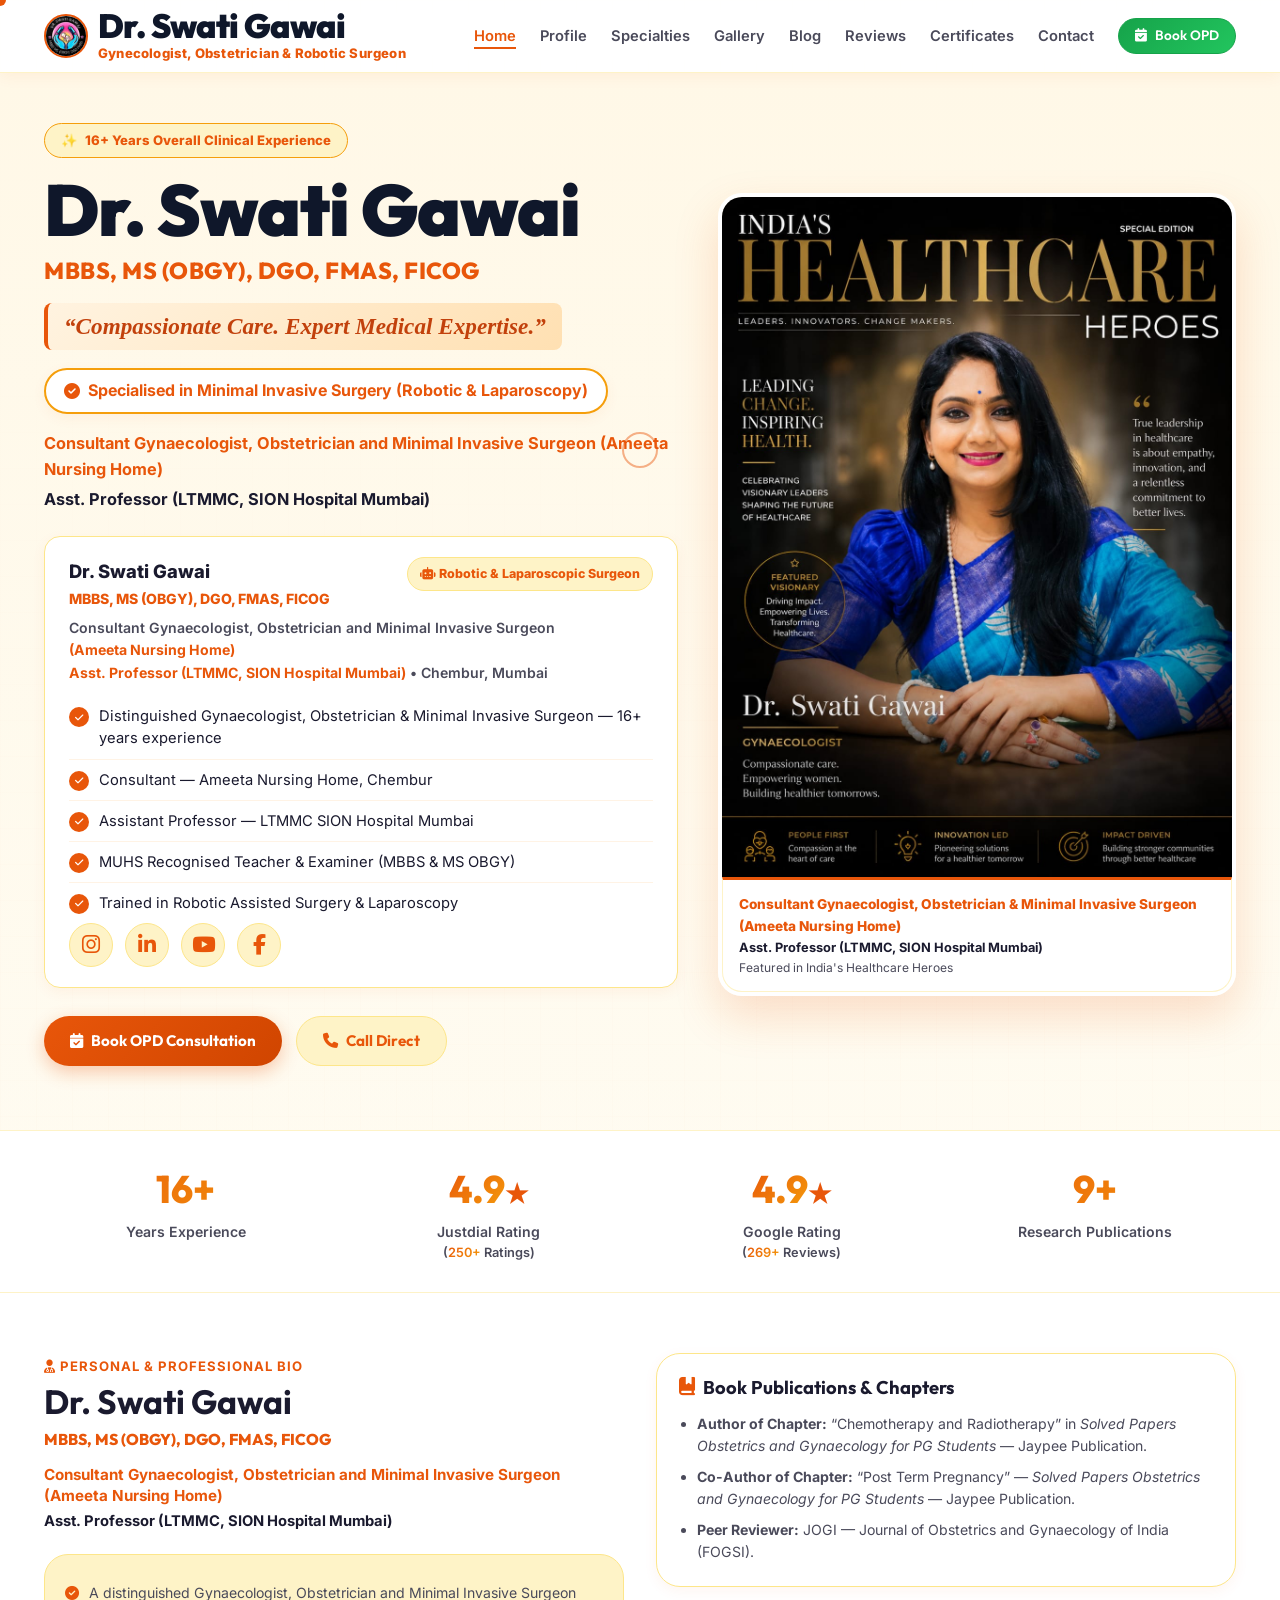
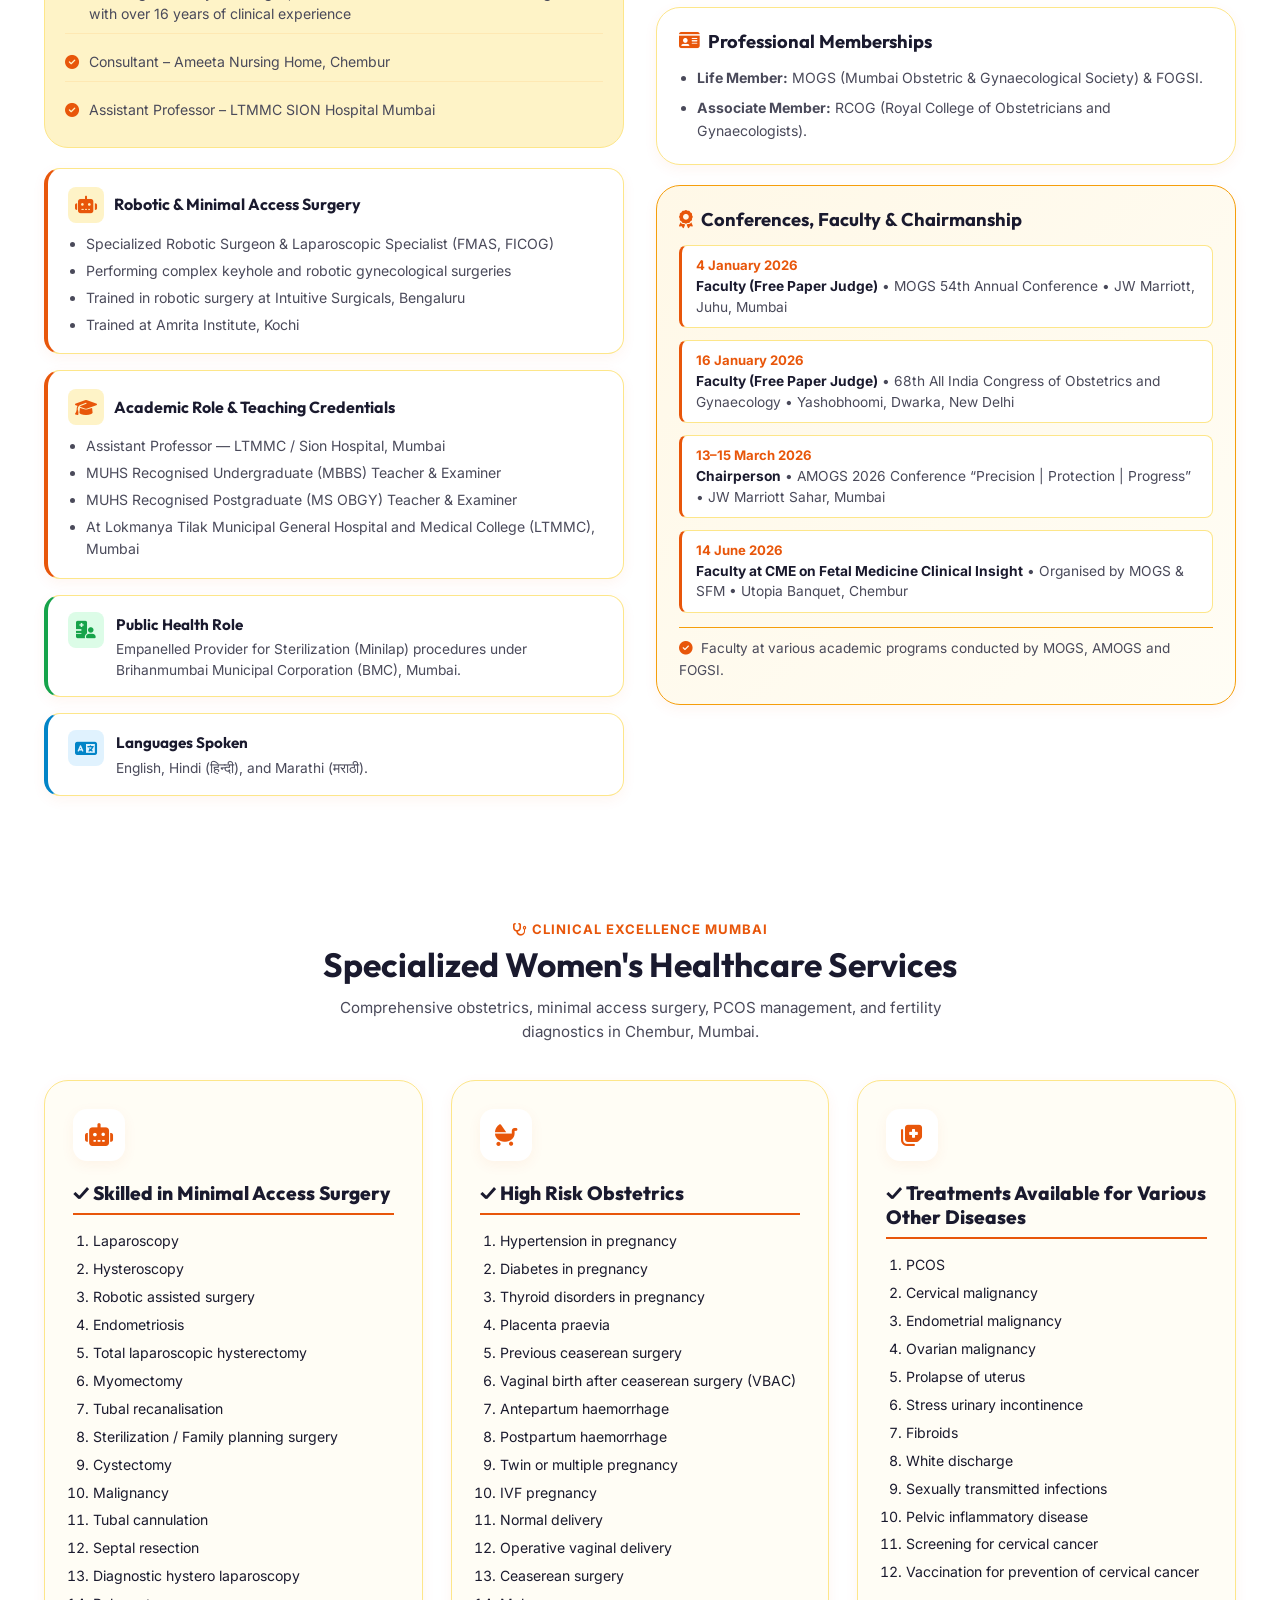
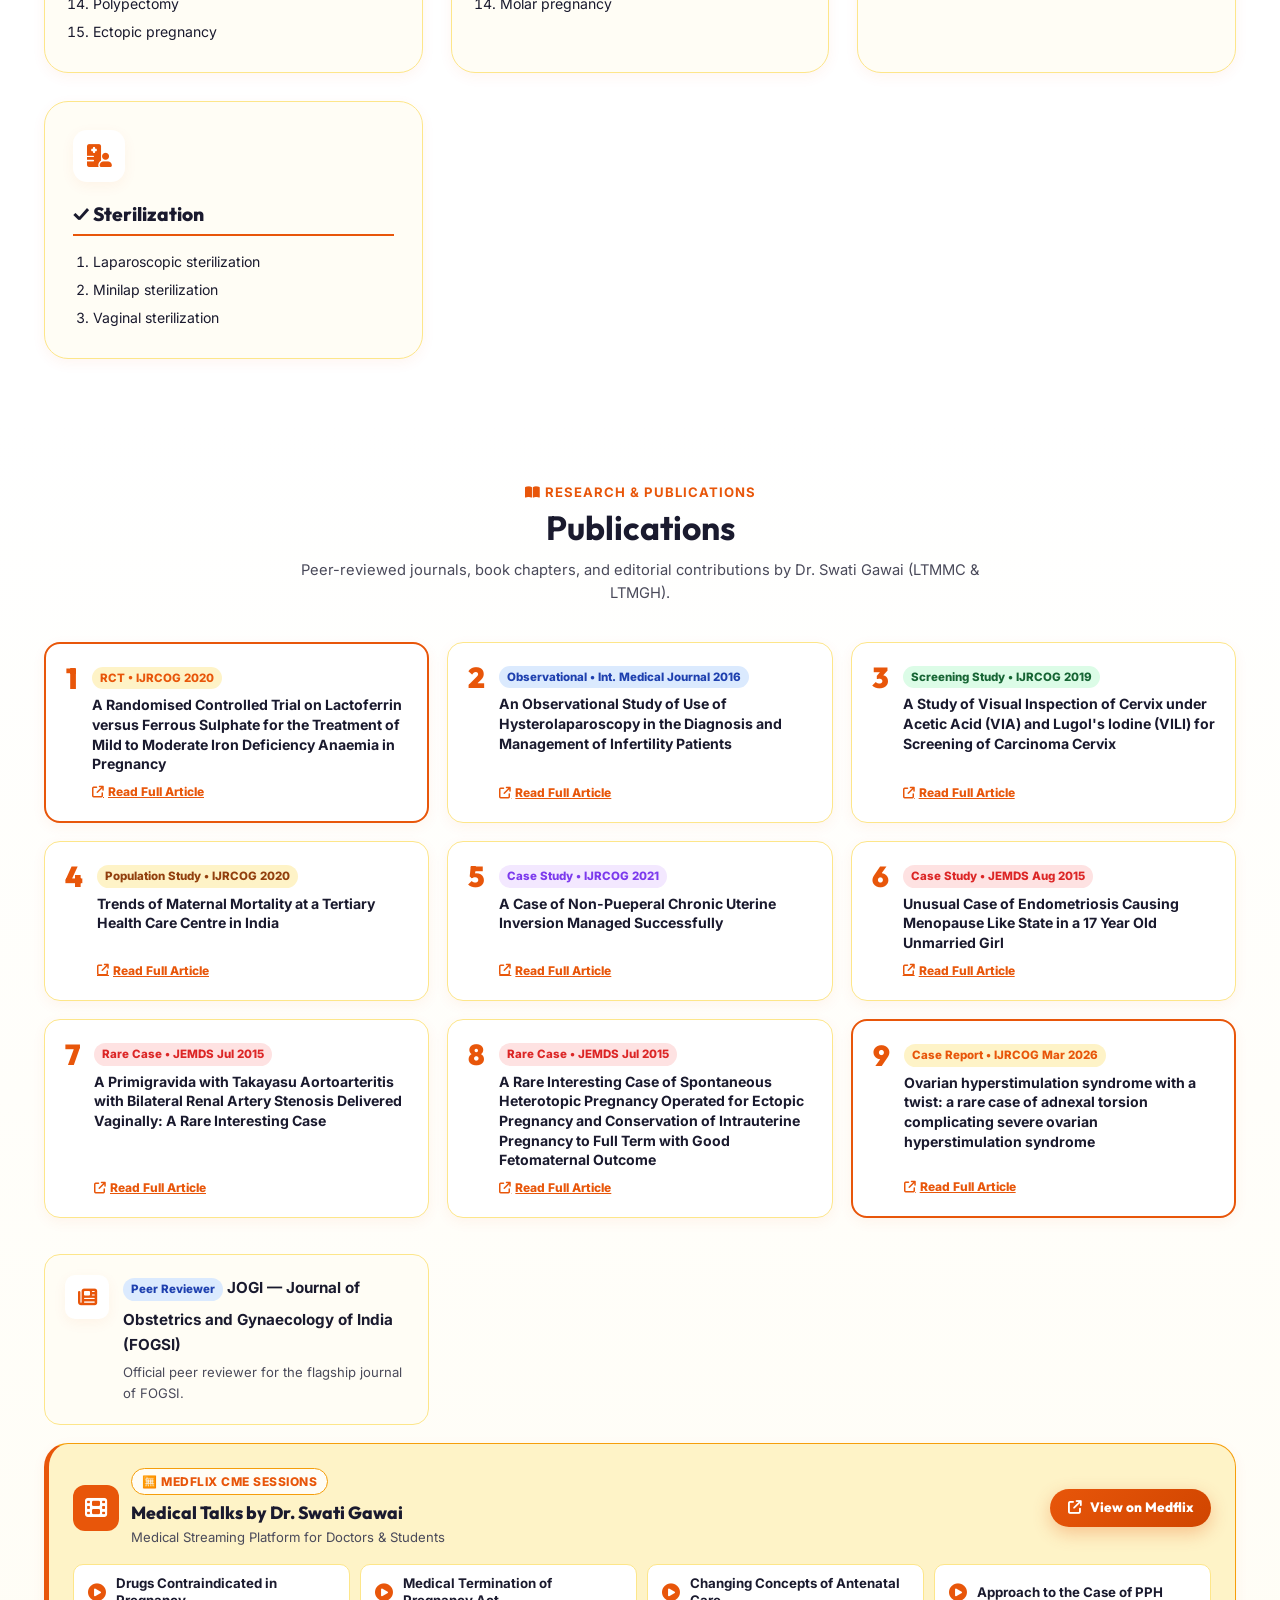
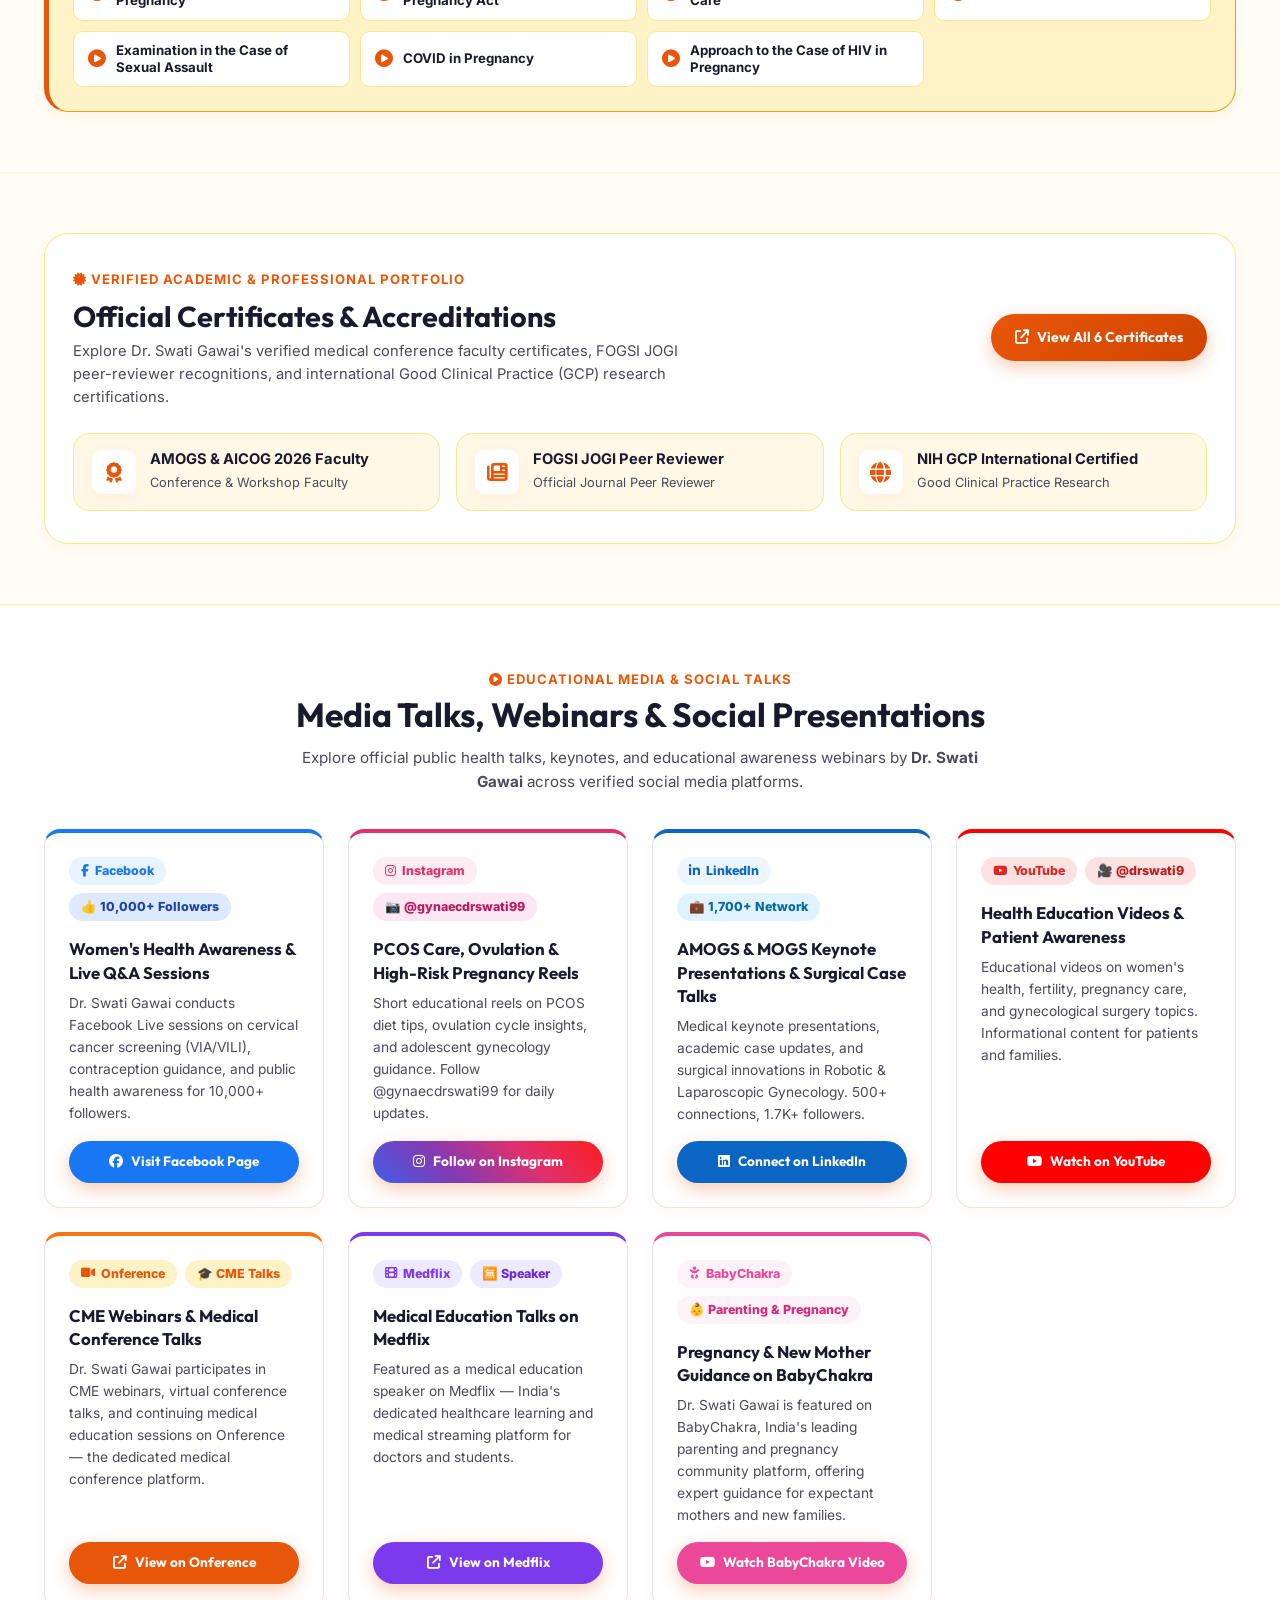
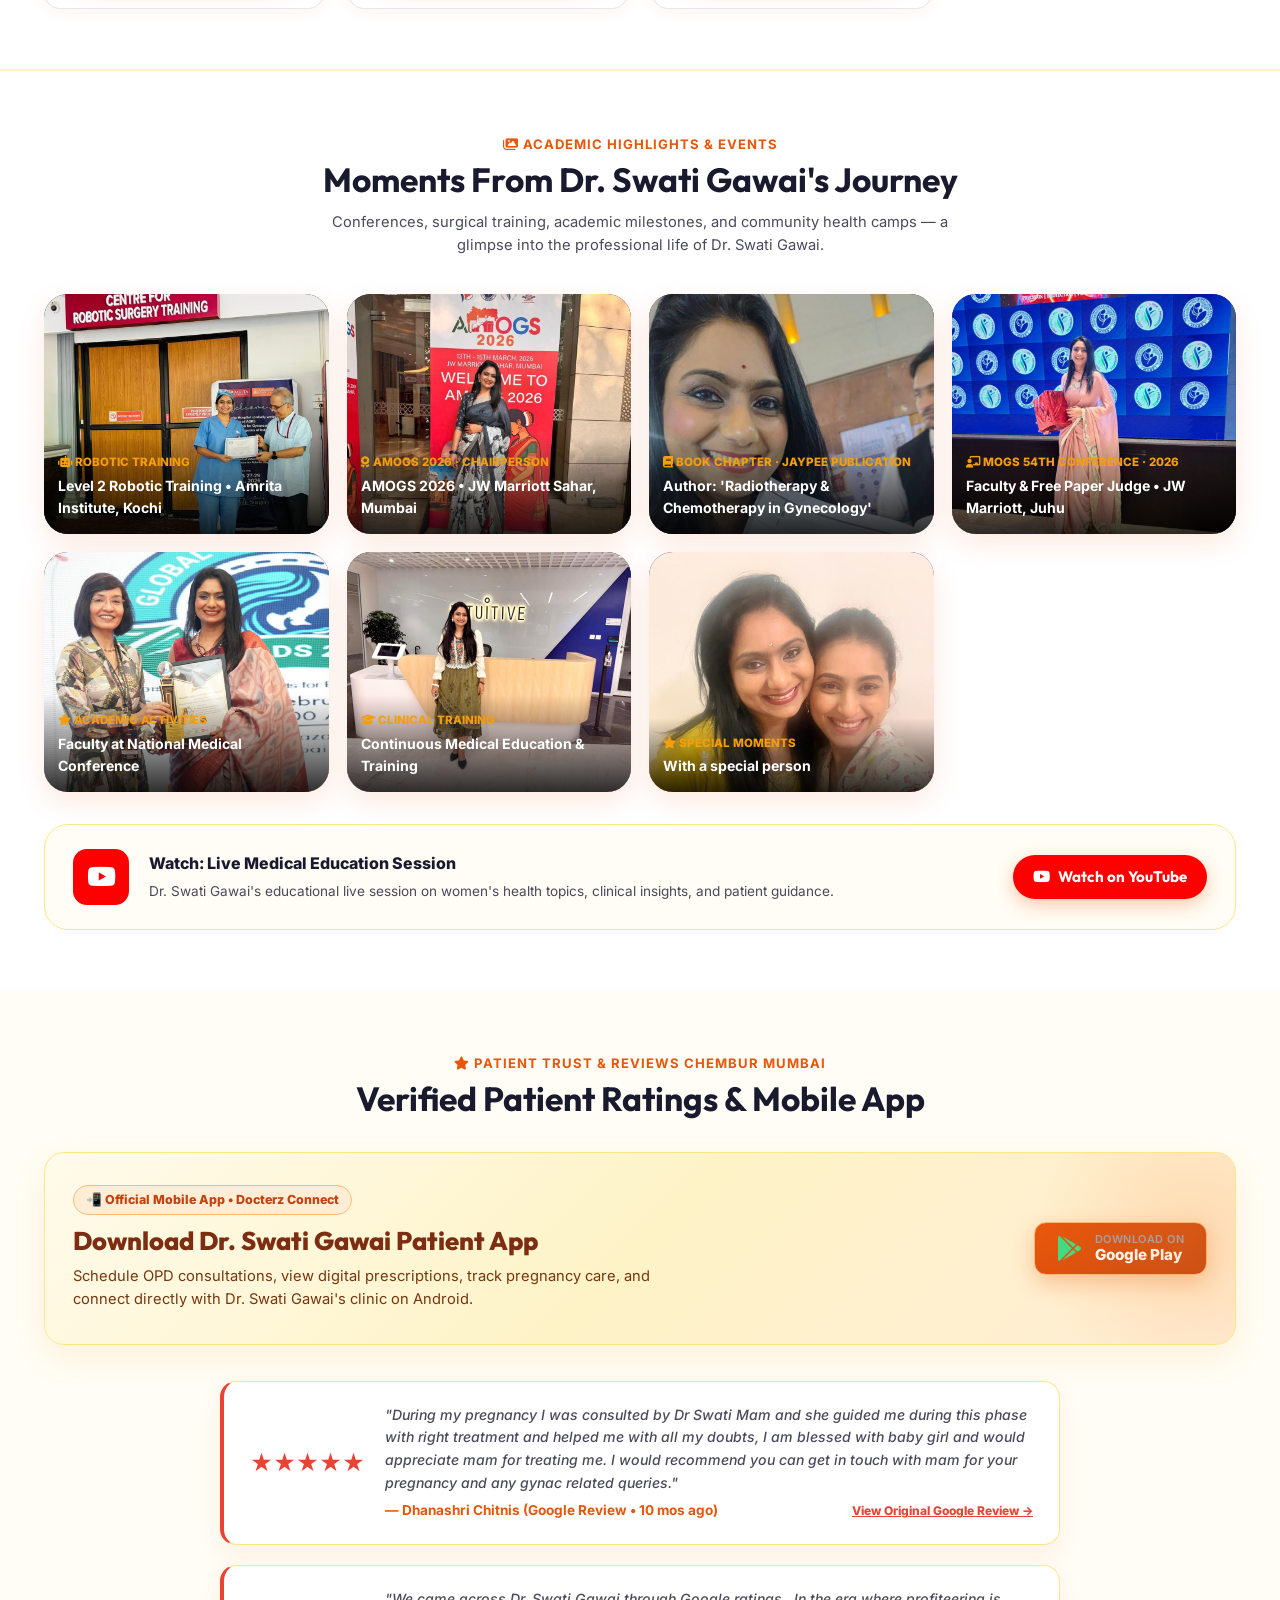
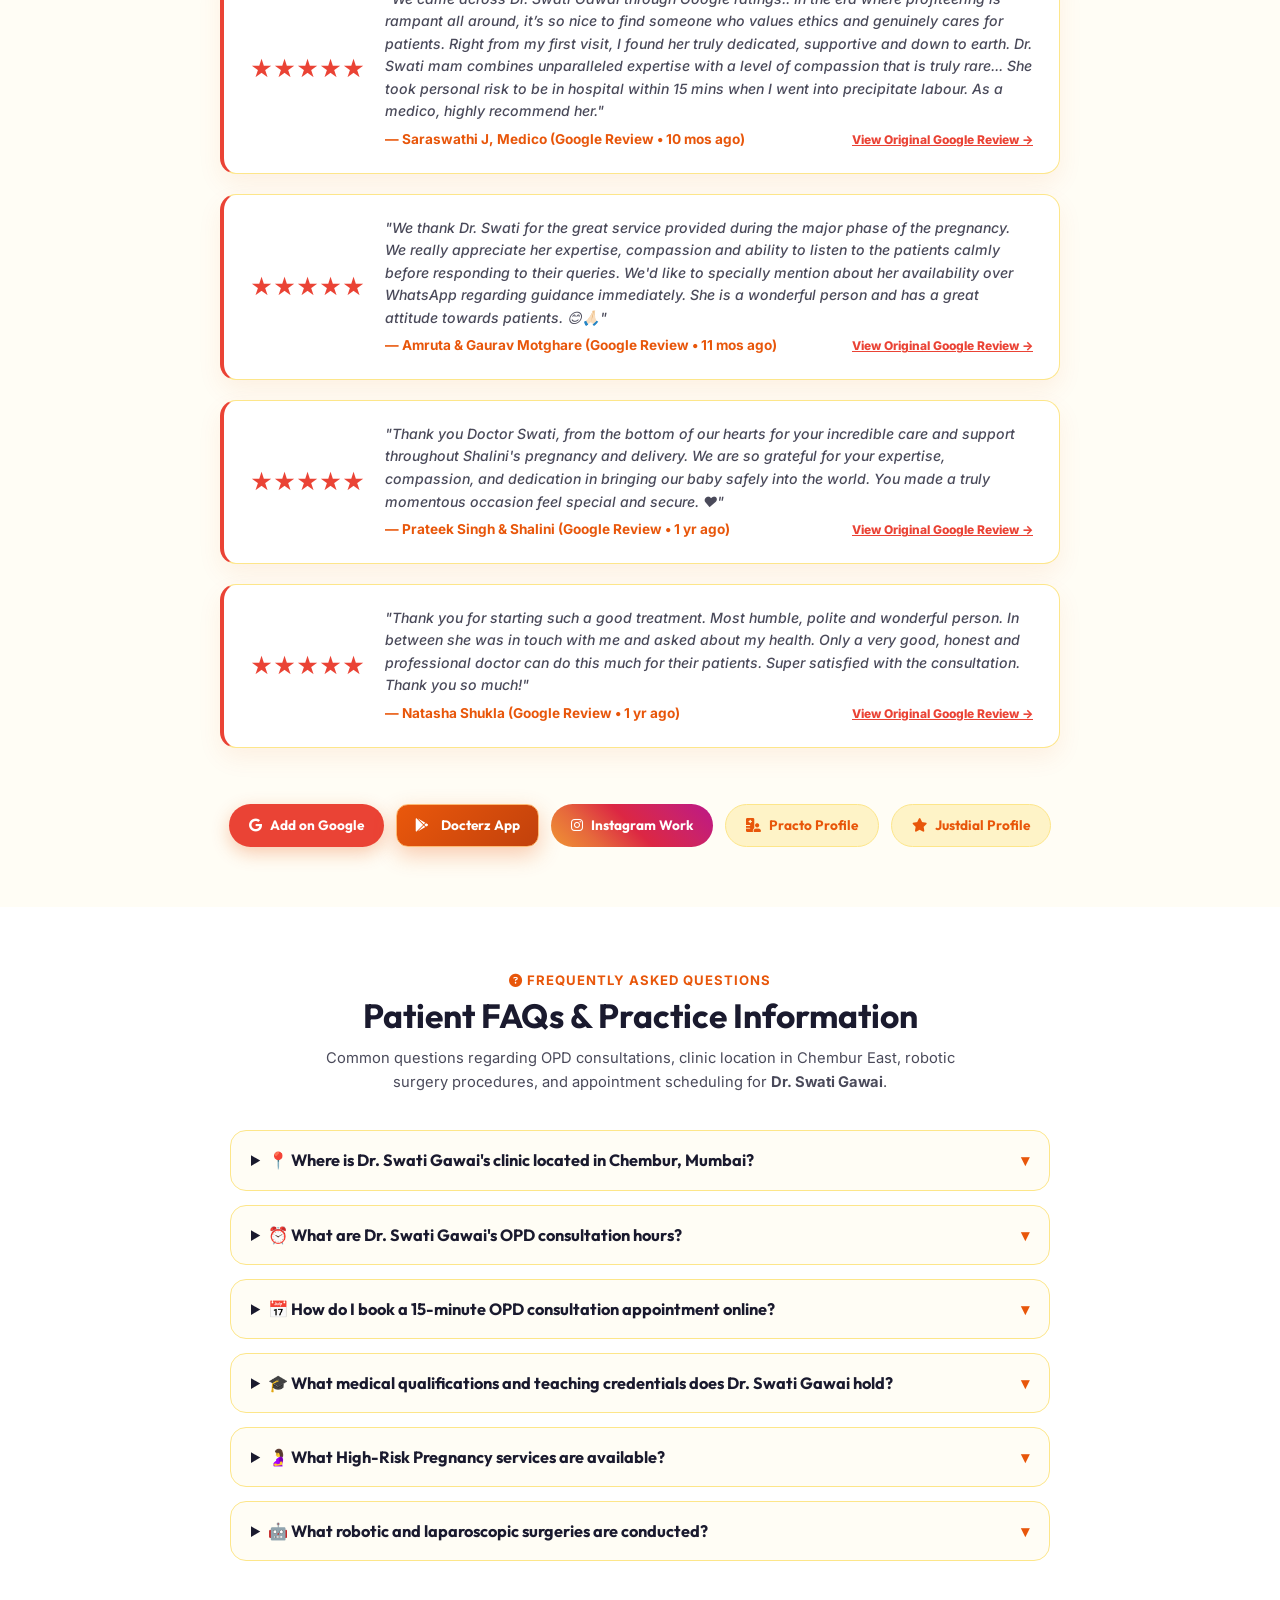
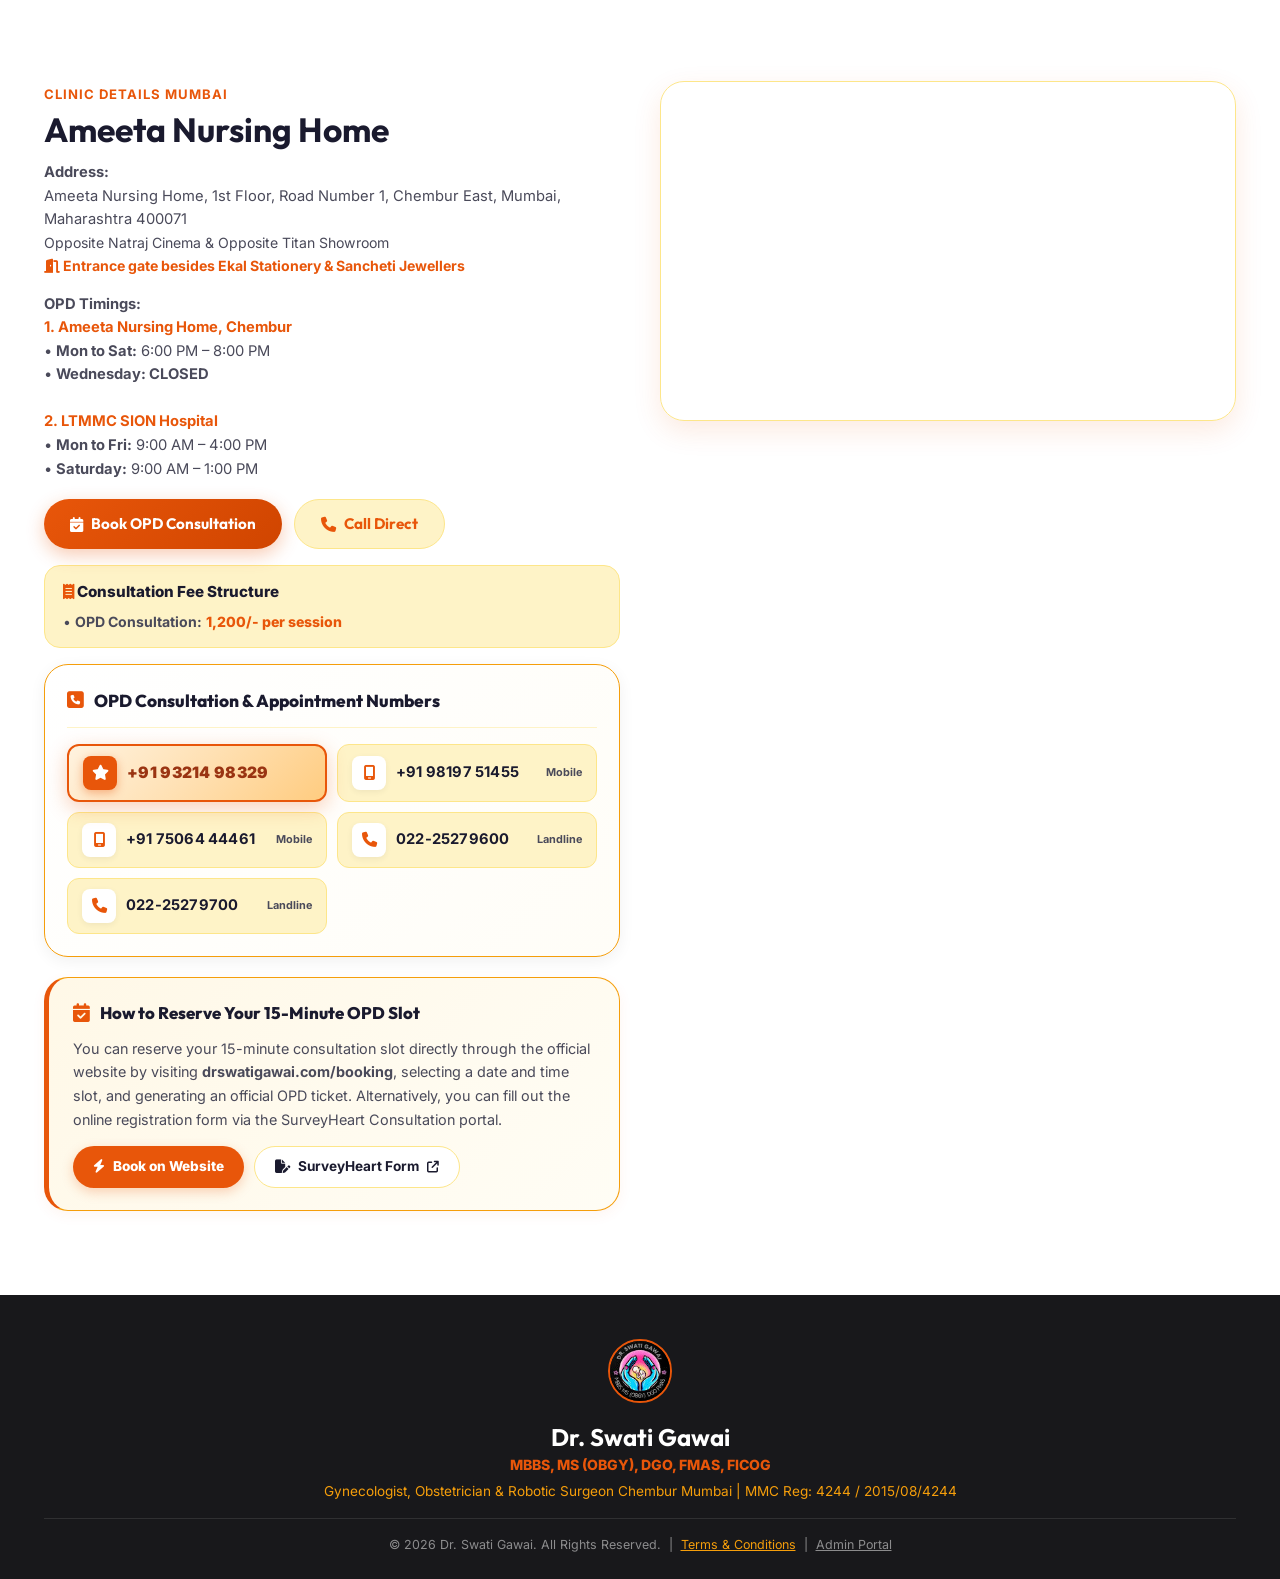
==== commit f1c91ad4: "Add files via upload" ====
--- a/index.html
+++ b/index.html
@@ -5,7 +5,7 @@
     <meta name="viewport" content="width=device-width, initial-scale=1.0">
     
     <!-- Primary SEO Meta Tags for drswatigawai.com ($1000 Premium Localized SEO) -->
-    <title>Dr. Swati Gawai | Best Gynecologist, Obstetrician & Robotic Surgeon Chembur Mumbai</title>
+    <title>Dr. Swati Gawai | Best Gynecologist, Obstetrician &amp; Robotic Surgeon Chembur Mumbai</title>
     <meta name="description" content="Dr. Swati Gawai - Senior Consultant Gynecologist, Obstetrician, Laparoscopic & Robotic Surgeon at Ameeta Nursing Home, Chembur, Mumbai. MBBS, MS OBGY, DGO, FMAS, FICOG. Assistant Professor (LTMMC Sion Hospital). High-Risk Pregnancy & PCOS Specialist in Chembur, Ghatkopar, Tilak Nagar, Kurla & Sion.">
     <meta name="keywords" content="Dr Swati Gawai Chembur Mumbai, Best Gynecologist Chembur East, Gynecologist Near Me Chembur, Obstetrician Chembur Mumbai, Robotic Gynecological Surgeon Chembur Mumbai, High Risk Pregnancy Specialist Chembur, PCOS Treatment Chembur East, Laparoscopic Hysterectomy Chembur, Ameeta Nursing Home Chembur, Gynecologist Ghatkopar, Gynecologist Tilak Nagar, Gynecologist Kurla, Gynecologist Sion Wadala, Minilap Sterilization Provider BMC Mumbai">
     <meta name="author" content="Dr. Swati Gawai">
@@ -15,8 +15,8 @@
     <!-- Open Graph / Facebook Meta Tags for drswatigawai.com -->
     <meta property="og:type" content="website">
     <meta property="og:url" content="https://drswatigawai.com/">
-    <meta property="og:title" content="Dr. Swati Gawai | Best Gynecologist, Obstetrician & Robotic Surgeon Chembur Mumbai">
-    <meta property="og:description" content="Senior Consultant Gynecologist, Obstetrician & Robotic Surgeon | MBBS, MS OBGY, DGO, FMAS, FICOG. Assistant Professor (Sion Hospital) offering high-risk pregnancy care, laparoscopic & robotic surgery at Ameeta Nursing Home, Chembur, Mumbai.">
+    <meta property="og:title" content="Dr. Swati Gawai | Best Gynecologist, Obstetrician &amp; Robotic Surgeon Chembur Mumbai">
+    <meta property="og:description" content="Senior Consultant Gynecologist, Obstetrician &amp; Robotic Surgeon | MBBS, MS OBGY, DGO, FMAS, FICOG. Assistant Professor (Sion Hospital) offering high-risk pregnancy care, laparoscopic & robotic surgery at Ameeta Nursing Home, Chembur, Mumbai.">
     <meta property="og:image" content="https://drswatigawai.com/images/profie%201.jpg">
     <meta property="og:image:secure_url" content="https://drswatigawai.com/images/profie%201.jpg">
     <meta property="og:image:type" content="image/jpeg">
@@ -30,11 +30,11 @@
     <meta name="twitter:site" content="@gynaecdrswati99">
     <meta name="twitter:creator" content="@gynaecdrswati99">
     <meta name="twitter:domain" content="drswatigawai.com">
-    <meta name="twitter:title" content="Dr. Swati Gawai | Gynecologist, Obstetrician & Robotic Surgeon Chembur Mumbai">
-    <meta name="twitter:description" content="MBBS, MS OBGY, DGO, FMAS, FICOG • Senior Consultant Gynecologist, Obstetrician & Robotic Surgeon. Assistant Professor (Sion Hospital). OPD consultations at Ameeta Nursing Home, Chembur, Mumbai.">
+    <meta name="twitter:title" content="Dr. Swati Gawai | Gynecologist, Obstetrician &amp; Robotic Surgeon Chembur Mumbai">
+    <meta name="twitter:description" content="MBBS, MS OBGY, DGO, FMAS, FICOG • Senior Consultant Gynecologist, Obstetrician &amp; Robotic Surgeon. Assistant Professor (Sion Hospital). OPD consultations at Ameeta Nursing Home, Chembur, Mumbai.">
     <meta name="twitter:image" content="https://drswatigawai.com/images/profie%201.jpg">
     <meta name="twitter:image:src" content="https://drswatigawai.com/images/profie%201.jpg">
-    <meta name="twitter:image:alt" content="Dr. Swati Gawai - Gynecologist, Obstetrician & Robotic Surgeon Mumbai">
+    <meta name="twitter:image:alt" content="Dr. Swati Gawai - Gynecologist, Obstetrician &amp; Robotic Surgeon Mumbai">
 
     <!-- JSON-LD Multi-Schema Structured Data (Physician, LocalBusiness, FAQPage, BreadcrumbList) -->
     <script type="application/ld+json">
@@ -44,7 +44,7 @@
         {
           "@type": ["Physician", "MedicalClinic", "LocalBusiness"],
           "@id": "https://drswatigawai.com/#clinic",
-          "name": "Dr. Swati Gawai - Gynecologist, Obstetrician & Robotic Surgeon Chembur Mumbai",
+          "name": "Dr. Swati Gawai - Gynecologist, Obstetrician &amp; Robotic Surgeon Chembur Mumbai",
           "description": "MBBS, MS OBGY, DGO, FMAS, FICOG - Consultant Gynecologist, Obstetrician, Laparoscopic & Robotic Surgeon at Ameeta Nursing Home, Chembur, Mumbai.",
           "image": "https://drswatigawai.com/images/profie%201.jpg",
           "logo": "https://drswatigawai.com/images/logo.jpg",
@@ -222,7 +222,7 @@
     <div id="site-loader">
         <img src="images/logo.jpg" alt="Dr. Swati Gawai Logo" class="loader-logo" onerror="this.src='https://via.placeholder.com/80';">
         <div class="loader-title">Dr. Swati Gawai</div>
-        <div class="loader-subtitle">Gynecologist, Obstetrician & Robotic Surgeon</div>
+        <div class="loader-subtitle">Gynecologist, Obstetrician &amp; Robotic Surgeon</div>
         <div class="loader-progress-track">
             <div class="loader-progress-bar" id="loaderProgressBar"></div>
         </div>
@@ -239,7 +239,7 @@
                 <img src="images/logo.jpg" alt="Dr. Swati Gawai Logo" class="brand-logo-img" onerror="this.src='https://via.placeholder.com/46';">
                 <div>
                     <div class="brand-name">Dr. Swati Gawai</div>
-                    <div class="brand-tag">Gynecologist, Obstetrician & Robotic Surgeon</div>
+                    <div class="brand-tag">Gynecologist, Obstetrician &amp; Robotic Surgeon</div>
                 </div>
             </a>
             
@@ -269,7 +269,7 @@
                 <img src="images/logo.jpg" alt="Logo" class="brand-logo-img">
                 <div>
                     <div class="brand-name">Dr. Swati Gawai</div>
-                    <div class="brand-tag">Gynecologist, Obstetrician & Robotic Surgeon</div>
+                    <div class="brand-tag">Gynecologist, Obstetrician &amp; Robotic Surgeon</div>
                 </div>
             </div>
             <ul class="drawer-nav-list">
@@ -1357,9 +1357,9 @@
 
                     <!-- Fee Structure -->
                     <div style="background:var(--yellow-soft); border:1px solid var(--light-border); border-radius:var(--radius-md); padding:14px 18px; margin-bottom:16px;">
-                        <div style="font-weight:800; color:var(--ink-dark); margin-bottom:6px; font-size:0.95rem;"><i class="fa-solid fa-indian-rupee-sign" style="color:var(--orange-primary);"></i> Consultation Fee Structure</div>
+                        <div style="font-weight:800; color:var(--ink-dark); margin-bottom:6px; font-size:0.95rem;"><i class="fa-solid fa-receipt" style="color:var(--orange-primary);"></i> Consultation Fee Structure</div>
                         <div style="font-size:0.88rem; color:var(--ink-soft); line-height:1.6;">
-                            &bull; <strong>OPD Consultation:</strong> <span style="color:var(--orange-primary); font-weight:800;">&#8377;1,200/- per session</span>
+                            &bull; <strong>OPD Consultation:</strong> <span style="color:var(--orange-primary); font-weight:800;">1,200/- per session</span>
                         </div>
                     </div>
 
@@ -1450,7 +1450,7 @@
             
             <h3 style="font-family:var(--font-heading); font-size:1.5rem; color:var(--white); margin-bottom:2px;">Dr. Swati Gawai</h3>
             <p style="font-size:0.88rem; color:var(--orange-primary); font-weight:800; margin-bottom:4px;">MBBS, MS (OBGY), DGO, FMAS, FICOG</p>
-            <p style="font-size:0.85rem; color:var(--amber-gold); margin-bottom:16px;">Gynecologist, Obstetrician & Robotic Surgeon Chembur Mumbai | MMC Reg: 4244 / 2015/08/4244</p>
+            <p style="font-size:0.85rem; color:var(--amber-gold); margin-bottom:16px;">Gynecologist, Obstetrician &amp; Robotic Surgeon Chembur Mumbai | MMC Reg: 4244 / 2015/08/4244</p>
             
             <div style="font-size:0.78rem; color:rgba(255,255,255,0.5); border-top:1px solid rgba(255,255,255,0.1); padding-top:16px;">
                 © 2026 Dr. Swati Gawai. All Rights Reserved. &nbsp;|&nbsp; 
@@ -1574,3 +1574,5 @@
     </script>
 </body>
 </html>
+
+
--- a/style.css
+++ b/style.css
@@ -318,11 +318,12 @@
 }
 
 .brand-name {
-    font-family: var(--font-heading);
-    font-size: 1.6rem;
+    font-family: 'Outfit', 'Inter', sans-serif;
+    font-size: 2.1rem;
     font-weight: 900;
-    color: var(--ink-dark);
-    line-height: 1.1;
+    color: #0F172A;
+    line-height: 1.05;
+    letter-spacing: -0.6px;
 }
 
 @keyframes bookOpdPulse {
@@ -339,11 +340,22 @@
 }
 
 .brand-tag {
-    font-size: 0.78rem;
+    font-size: 0.82rem;
     color: var(--orange-primary);
-    font-weight: 700;
+    font-weight: 800;
     display: block;
-    white-space: normal;
+    white-space: nowrap;
+    letter-spacing: 0.2px;
+}
+
+@media (max-width: 768px) {
+    .brand-name {
+        font-size: 1.65rem;
+    }
+    .brand-tag {
+        white-space: normal;
+        line-height: 1.2;
+    }
 }
 
 @media (max-width: 576px) {
@@ -354,12 +366,12 @@
     }
 
     .brand-logo-img {
-        width: 36px;
-        height: 36px;
+        width: 38px;
+        height: 38px;
     }
 
     .brand-name {
-        font-size: 1.25rem;
+        font-size: 1.45rem;
     }
 
     .brand-tag {
